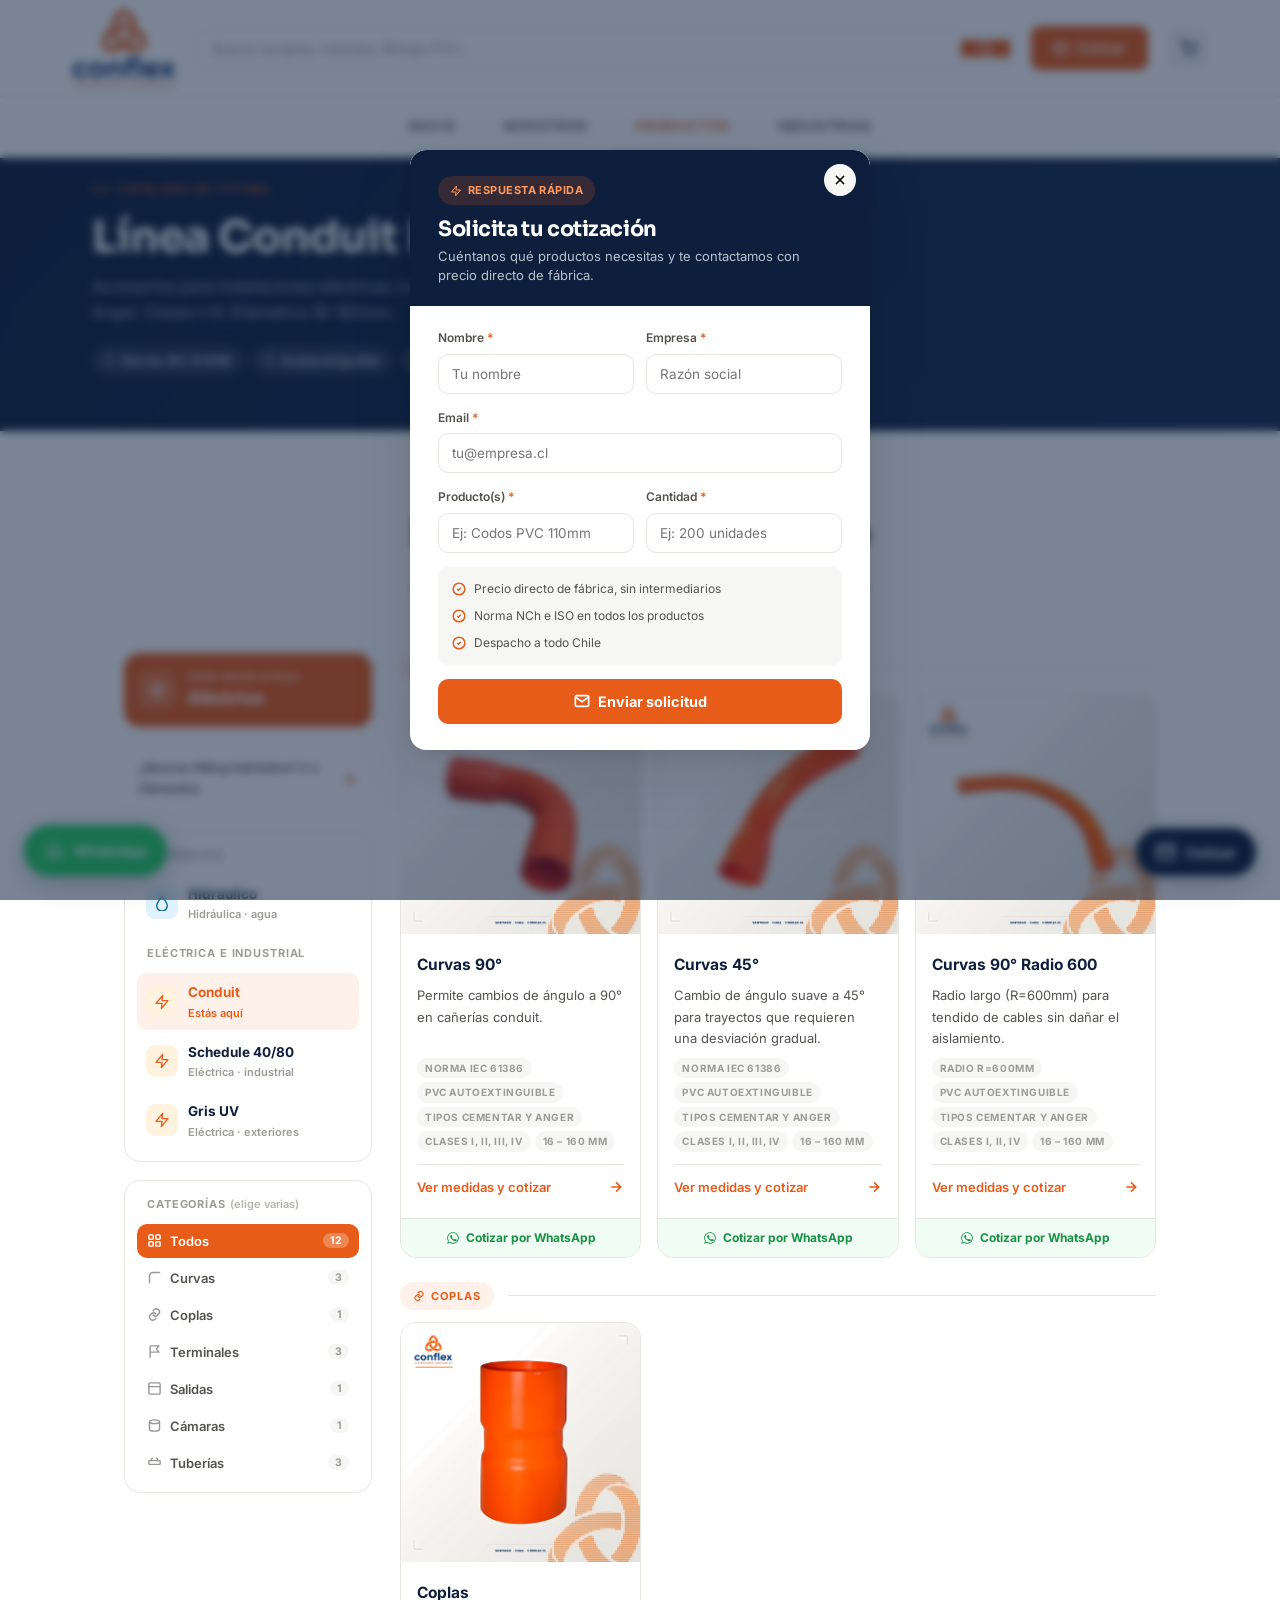
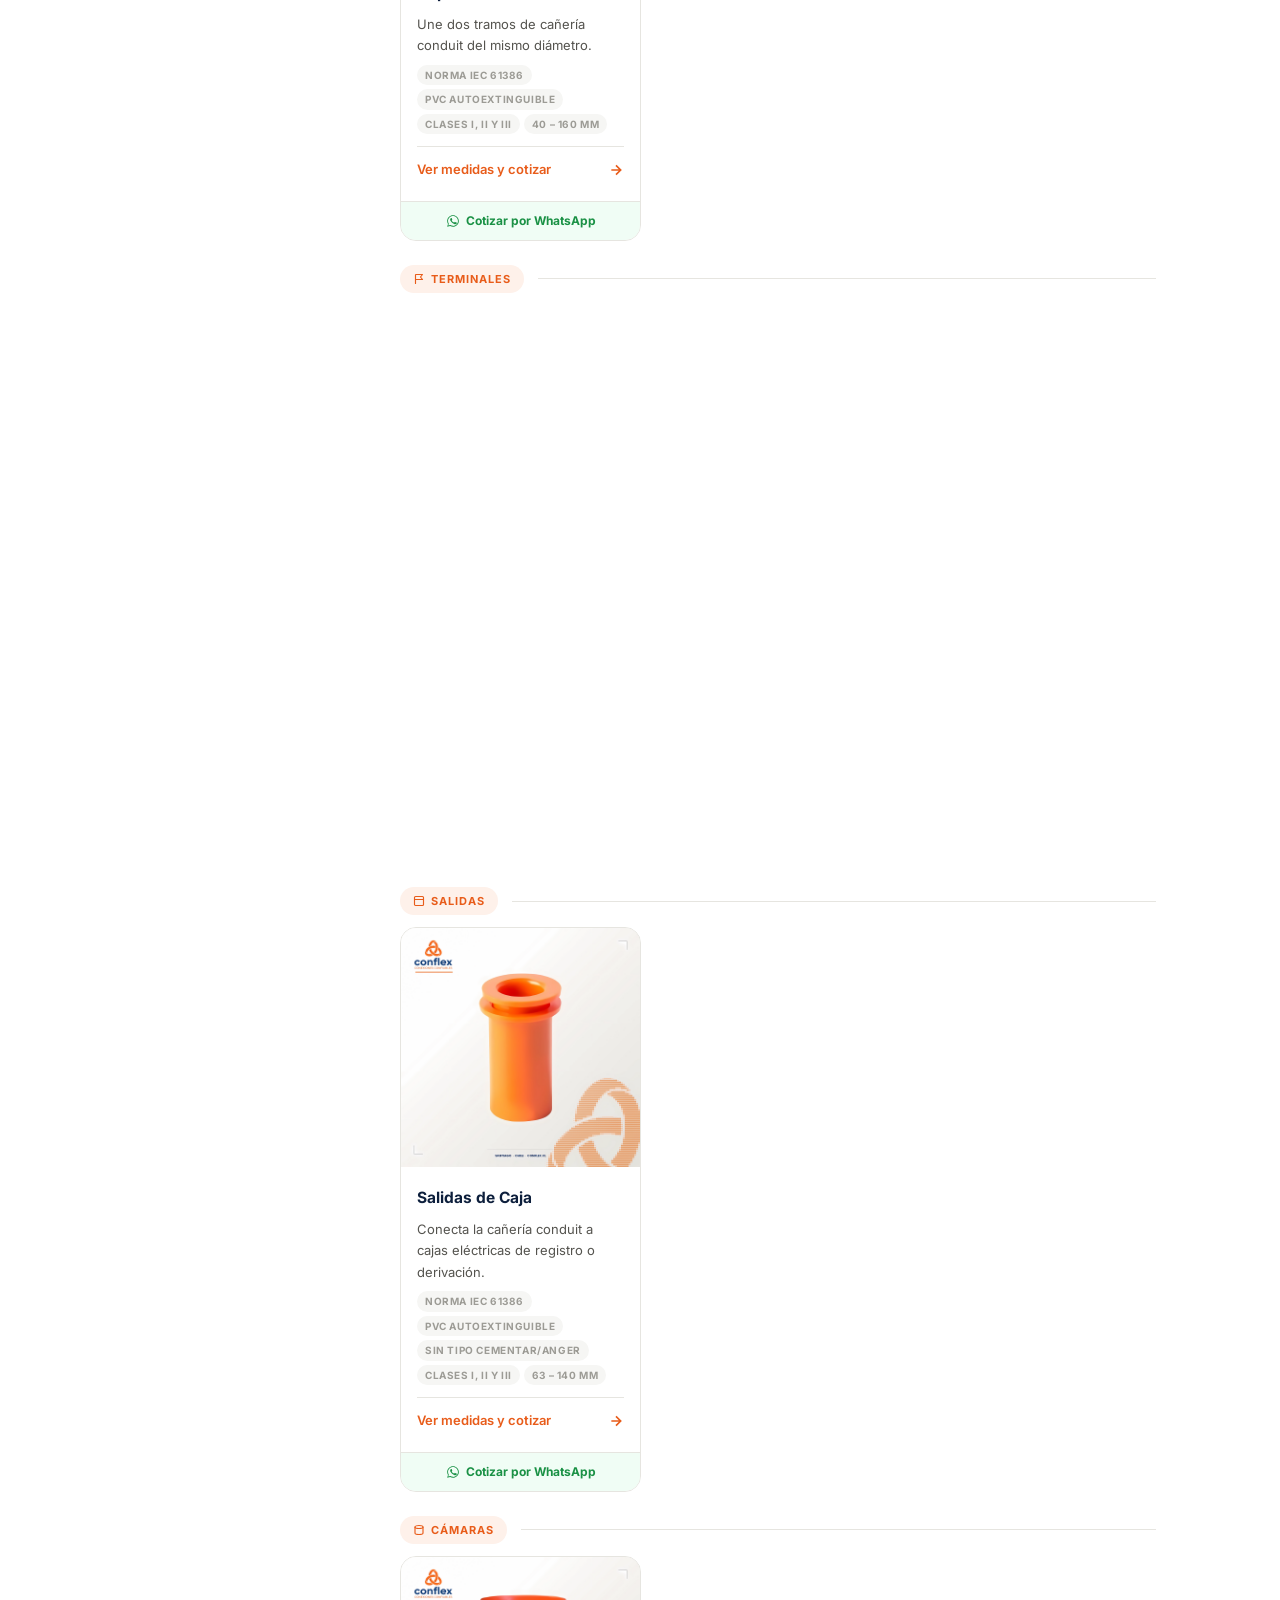
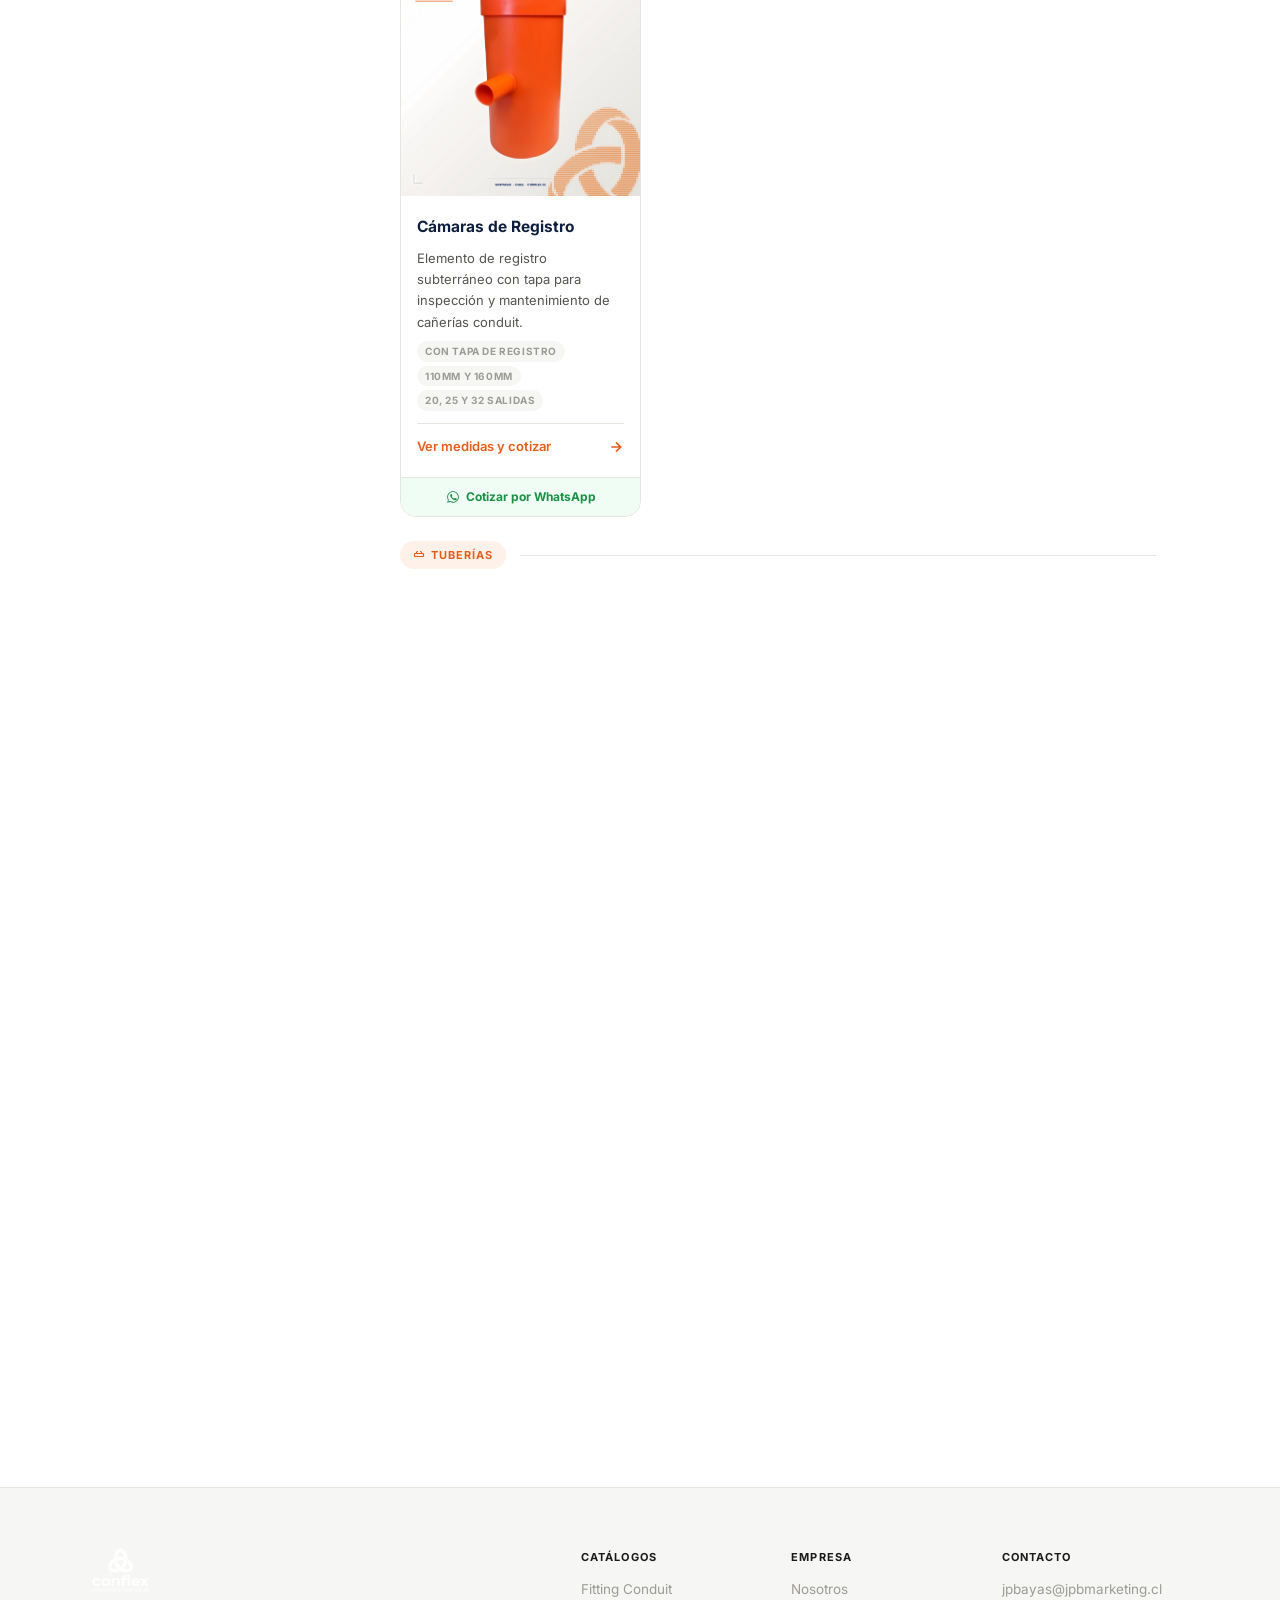
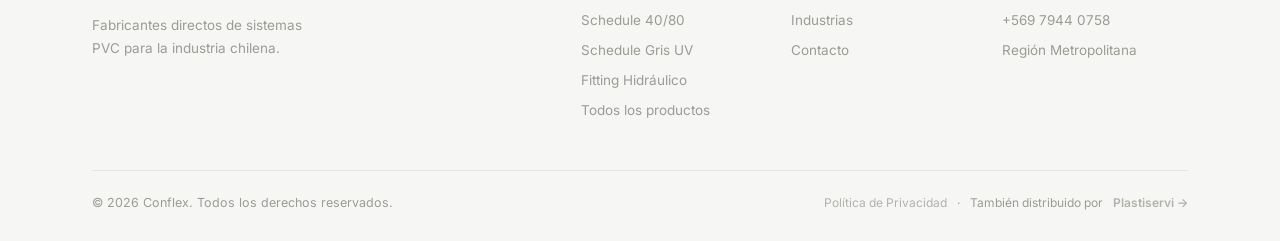
==== conduit.html @ 089de13a "Reordenar Productos: acoples primero, tuberías al final; foto real de tubos; agregar Tubería Sanitar" ====
<!DOCTYPE html>
<html lang="es">
<head>
  <meta charset="UTF-8" />
  <link rel="icon" type="image/png" sizes="32x32" href="img/favicon-32.png?v=2" />
  <link rel="icon" type="image/x-icon" href="favicon.ico?v=2" />
  <link rel="apple-touch-icon" href="img/favicon.png?v=2" />
  <meta name="viewport" content="width=device-width, initial-scale=1.0" />
  <title>Fitting PVC Conduit — Curvas, Coplas, Terminales | Conflex</title>
  <meta name="description" content="Catálogo fitting PVC Línea Conduit: curvas 90°, 45°, radio 600, coplas, salidas de caja y terminales. Clases I–IV, 16–160mm. Cotiza directo con selector de medidas." />
  <link rel="canonical" href="https://conflex.cl/conduit.html" />
  <link rel="preconnect" href="https://fonts.googleapis.com" />
  <link rel="preconnect" href="https://fonts.gstatic.com" crossorigin />
  <link href="https://fonts.googleapis.com/css2?family=Inter:wght@300;400;500;600&family=Sora:wght@400;600;700;800&display=swap" rel="stylesheet" />
  <link rel="stylesheet" href="css/style.css?v=21" />
  <!-- Google tag (Google Ads) — cuenta Conflex 135-925-0092 -->
  <script async src="https://www.googletagmanager.com/gtag/js?id=AW-18395458623"></script>
  <script>
    window.dataLayer = window.dataLayer || [];
    function gtag(){dataLayer.push(arguments);}
    gtag('js', new Date());
    gtag('config', 'AW-18395458623');
  </script>
  <style>
    .pl-grid { display: grid; grid-template-columns: repeat(auto-fill, minmax(240px,1fr)); gap: 20px; margin-top: 40px; }
    .pl-card { background: #fff; border: 1.5px solid var(--border); border-radius: var(--r-lg); overflow: hidden; text-decoration: none; display: flex; flex-direction: column; transition: border-color .2s, box-shadow .2s, transform .2s; }
    .pl-card:hover { border-color: rgba(232,92,26,.35); box-shadow: 0 8px 28px rgba(0,0,0,.09); transform: translateY(-3px); }
    .pl-photo { aspect-ratio: 1; width: 100%; position: relative; background: linear-gradient(135deg,#f4f2ee 0%,#eceae3 100%); overflow: hidden; }
    .pl-photo img { width: 100%; height: 100%; object-fit: contain; display: block; transition: transform .5s; }
    .pl-card:hover .pl-photo img { transform: scale(1.05); }
    .pl-photo-ph { position: absolute; inset: 0; display: none; flex-direction: column; align-items: center; justify-content: center; gap: 8px; }
    .pl-photo-ph svg { width: 40px; height: 40px; opacity: .18; }
    .pl-photo-ph span { font-size: 11px; color: var(--text-3); }

    .pl-body { padding: 18px 16px 20px; flex: 1; display: flex; flex-direction: column; gap: 8px; }
    .pl-name { font-size: 15.5px; font-weight: 700; color: var(--navy); }
    .pl-desc { font-size: 13px; color: var(--text-2); line-height: 1.65; flex: 1; }
    .pl-tags { display: flex; flex-wrap: wrap; gap: 4px; }
    .pl-tag { font-size: 10px; font-weight: 700; letter-spacing: .06em; text-transform: uppercase; background: var(--off); color: var(--text-3); padding: 2px 8px; border-radius: 100px; }
    .pl-cta { display: flex; align-items: center; justify-content: space-between; padding-top: 12px; border-top: 1px solid var(--border); margin-top: 4px; }
    .pl-cta span { font-size: 13px; font-weight: 600; color: var(--orange); }
    .pl-cta svg { width: 16px; height: 16px; color: var(--orange); transition: transform .2s; }
    .pl-card:hover .pl-cta svg { transform: translateX(4px); }
  </style>
</head>
<body>

  <header class="nav" id="nav">
    <div class="nav-top">
      <div class="nav-top-inner">
        <a href="index.html" class="logo"><img src="img/logo-conflex-transparent.png" alt="Conflex" class="logo-img" /></a>
        <form class="nav-search" onsubmit="handleSearch(event)">
          <input type="search" placeholder="Buscar acoples, tuberías, fittings PVC..." class="nav-search-input" />
          <button type="submit" class="nav-search-btn" aria-label="Buscar">
            <svg width="17" height="17" viewBox="0 0 24 24" fill="none" stroke="currentColor" stroke-width="2.3"><circle cx="11" cy="11" r="8"/><line x1="21" y1="21" x2="16.65" y2="16.65"/></svg>
          </button>
        </form>
        <a href="contacto.html" class="nav-cta">
          <svg width="15" height="15" viewBox="0 0 24 24" fill="none" stroke="currentColor" stroke-width="2.5"><path d="M4 4h16c1.1 0 2 .9 2 2v12c0 1.1-.9 2-2 2H4c-1.1 0-2-.9-2-2V6c0-1.1.9-2 2-2z"/><polyline points="22,6 12,13 2,6"/></svg>Cotizar
        </a>
        <a href="cotizacion.html" class="nav-cart-btn" id="nav-cart" aria-label="Ver cotización">
          <svg width="18" height="18" viewBox="0 0 24 24" fill="none" stroke="currentColor" stroke-width="2.2"><circle cx="9" cy="21" r="1"/><circle cx="20" cy="21" r="1"/><path d="M1 1h4l2.68 13.39a2 2 0 0 0 2 1.61h9.72a2 2 0 0 0 2-1.61L23 6H6"/></svg>
          <span class="nav-cart-count" id="cart-count" style="display:none">0</span>
        </a>
        <button class="burger" id="burger" aria-label="Menú"><span></span><span></span><span></span></button>
      </div>
    </div>
    <div class="nav-bottom">
      <div class="nav-bottom-inner">
        <nav class="nav-links">
          <a href="index.html" class="nav-link">Inicio</a>
          <a href="nosotros.html" class="nav-link">Nosotros</a>
          <a href="productos.html" class="nav-link active">Productos</a>
          <a href="industrias.html" class="nav-link">Industrias</a>
        </nav>
      </div>
    </div>
    <div class="nav-drawer" id="drawer">
      <a href="index.html">Inicio</a><a href="nosotros.html">Nosotros</a>
      <a href="productos.html">Productos</a><a href="industrias.html">Industrias</a>
      <a href="contacto.html">Cotizar</a>
    </div>
  </header>

  <main>
    <div class="catalog-hero">
      <div class="container">
        <p class="eyebrow">Catálogo de fitting</p>
        <h1>Línea Conduit PVC</h1>
        <p class="ch-desc">Accesorios para instalaciones eléctricas conduit. Tipos Cementar y Anger. Clases I–IV. Diámetros 16–160mm.</p>
        <div class="ch-tags">
          <span class="ch-tag"><svg viewBox="0 0 24 24" fill="none" stroke="currentColor" stroke-width="2"><path d="M9 12l2 2 4-4"/><circle cx="12" cy="12" r="10"/></svg>Norma IEC 61386</span>
          <span class="ch-tag"><svg viewBox="0 0 24 24" fill="none" stroke="currentColor" stroke-width="2"><path d="M9 12l2 2 4-4"/><circle cx="12" cy="12" r="10"/></svg>Autoextinguible</span>
          <span class="ch-tag"><svg viewBox="0 0 24 24" fill="none" stroke="currentColor" stroke-width="2"><path d="M9 12l2 2 4-4"/><circle cx="12" cy="12" r="10"/></svg>16 – 160 mm</span>
          <span class="ch-tag"><svg viewBox="0 0 24 24" fill="none" stroke="currentColor" stroke-width="2"><path d="M9 12l2 2 4-4"/><circle cx="12" cy="12" r="10"/></svg>Clases I–IV</span>
        </div>
      </div>
    </div>

    <section class="section" style="padding:48px 0 56px">
      <div class="container">
        <div class="sec-head fade-up" style="margin-bottom:0">
          <p class="eyebrow center">12 productos</p>
          <h2 class="center">Selecciona el producto</h2>
          <p style="text-align:center;color:var(--text-2);font-size:14.5px;max-width:480px;margin:10px auto 0">Haz clic en cualquier producto para ver las medidas disponibles y agregar a tu cotización.</p>
        </div>
      </div>

      <div class="container" style="margin-top:28px">
        <div class="pf-wrap">
          <div class="plf-tabbar" id="filters"></div>
          <main class="pf-main"><div id="product-grid"></div></main>
        </div>

        <div class="section-cta fade-up" style="margin-top:32px">
          <p>¿Necesitas asesoría técnica o cotización especial?</p>
          <a href="contacto.html" class="btn-primary">Hablar con un asesor</a>
        </div>
      </div>
    </section>
  </main>

  <footer class="footer">
    <div class="container">
      <div class="footer-top">
        <div>
          <a href="index.html" style="display:inline-flex;margin-bottom:14px;">
            <img src="img/logo-conflex-transparent.png" alt="Conflex" style="height:44px;filter:brightness(0) invert(1);" />
          </a>
          <p>Fabricantes directos de sistemas PVC para la industria chilena.</p>
        </div>
        <div class="footer-cols">
          <div><h4>Catálogos</h4>
            <a href="conduit.html">Fitting Conduit</a>
            <a href="schedule-40-80.html">Schedule 40/80</a>
            <a href="schedule-gris-uv.html">Schedule Gris UV</a>
            <a href="hidraulico.html">Fitting Hidráulico</a>
            <a href="productos.html">Todos los productos</a>
          </div>
          <div><h4>Empresa</h4>
            <a href="nosotros.html">Nosotros</a><a href="industrias.html">Industrias</a><a href="contacto.html">Contacto</a>
          </div>
          <div><h4>Contacto</h4>
            <a href="mailto:jpbayas@jpbmarketing.cl">jpbayas@jpbmarketing.cl</a>
            <a href="tel:+56979440758">+569 7944 0758</a>
            <span>Región Metropolitana</span>
          </div>
        </div>
      </div>
      <div class="footer-bottom">
        <p>&copy; 2026 Conflex. Todos los derechos reservados.</p>
        <div style="display:flex;align-items:center;gap:10px;font-size:12px;color:var(--text-3)">
          <a href="politica-privacidad.html" style="color:var(--text-3);text-decoration:none;opacity:.75">Política de Privacidad</a>
          <span>·</span>
          <span>También distribuido por</span>
          <a href="https://plastiservi.cl" target="_blank" rel="noopener" style="color:var(--text-3);font-weight:600;text-decoration:none;opacity:.75;transition:opacity .18s" onmouseover="this.style.opacity=1" onmouseout="this.style.opacity='.75'">Plastiservi →</a>
        </div>
      </div>
    </div>
  </footer>

  <script src="js/main.js?v=22"></script>
  <script src="js/products.js?v=18"></script>
  <script>
  document.addEventListener('DOMContentLoaded', () => {
    initCatalogFilters({
      lineSlug: 'conduit',
      accent: '#e85c1a', accentTint: '#fef1ea',
      gridEl: document.getElementById('product-grid'),
      filtersEl: document.getElementById('filters'),
      groups: [
        { id: 'curvas',      label: 'Curvas',      match: id => id.includes('curvas') },
        { id: 'coplas',      label: 'Coplas',       match: id => id === 'conduit-coplas' },
        { id: 'terminales',  label: 'Terminales',   match: id => id.includes('terminal-') },
        { id: 'salidas',     label: 'Salidas',      match: id => id.includes('salidas') },
        { id: 'camaras',     label: 'Cámaras',      match: id => id === 'conduit-camaras' },
        { id: 'tuberia',     label: 'Tuberías',    match: id => id.startsWith('conduit-tubo-') }
      ]
    });
  });
  </script>
</body>
</html>
---- css/style.css ----
/* ===========================
   CONFLEX — Corporate Clean
   =========================== */

*, *::before, *::after { box-sizing: border-box; margin: 0; padding: 0; }

:root {
  --white:    #ffffff;
  --off:      #f6f6f4;
  --border:   #e6e5e0;
  --text:     #1a1a18;
  --text-2:   #54534e;
  --text-3:   #9c9b95;
  --orange:   #e85c1a;
  --orange-2: #c44a10;
  --navy:     #0d1f3c;
  --r:        10px;
  --r-lg:     16px;
  --sh:       0 1px 3px rgba(0,0,0,.05), 0 8px 24px rgba(0,0,0,.06);
  --sh-lg:    0 4px 12px rgba(0,0,0,.07), 0 24px 64px rgba(0,0,0,.10);
  --ease:     cubic-bezier(.4,0,.2,1);
}

html { scroll-behavior: smooth; }
body {
  font-family: 'Inter', sans-serif;
  background: var(--white);
  color: var(--text);
  overflow-x: hidden;
  line-height: 1.65;
  -webkit-font-smoothing: antialiased;
}
h1, h2, h3 { font-family: 'Sora', sans-serif; line-height: 1.15; letter-spacing: -0.02em; }
a { text-decoration: none; color: inherit; }
ul { list-style: none; }

.container { max-width: 1160px; margin: 0 auto; padding: 0 32px; }
.section    { padding: 96px 0; }
.bg-off     { background: var(--off); }

/* ===========================
   REVEAL
   =========================== */
.fade-up {
  opacity: 0; transform: translateY(28px);
  transition: opacity .65s var(--ease), transform .65s var(--ease);
  transition-delay: var(--d, 0s);
}
.fade-left {
  opacity: 0; transform: translateX(-32px);
  transition: opacity .75s var(--ease), transform .75s var(--ease);
}
.fade-right {
  opacity: 0; transform: translateX(32px);
  transition: opacity .75s var(--ease), transform .75s var(--ease);
}
.fade-3d {
  opacity: 0;
  transform: perspective(700px) rotateX(14deg) translateY(24px);
  transition: opacity .6s var(--ease), transform .7s cubic-bezier(.16,1,.3,1);
  transition-delay: var(--d, 0s);
}
.in { opacity: 1 !important; transform: none !important; }

/* ===========================
   TYPOGRAPHY
   =========================== */
.eyebrow {
  font-size: 11px; font-weight: 600; letter-spacing: .14em;
  text-transform: uppercase; color: var(--orange); margin-bottom: 14px;
  display: flex; align-items: center; gap: 8px;
}
.eyebrow::before { content: ''; display: block; width: 18px; height: 1.5px; background: var(--orange); flex-shrink: 0; }
.eyebrow.center { justify-content: center; }
.eyebrow.center::before { display: none; }
.eyebrow.center::after  { content: ''; display: block; width: 18px; height: 1.5px; background: var(--orange); flex-shrink: 0; }

h2       { font-size: clamp(26px, 3.2vw, 40px); color: var(--text); margin-bottom: 20px; }
h2.center { text-align: center; }
.body    { font-size: 15.5px; color: var(--text-2); line-height: 1.75; margin-bottom: 14px; max-width: 500px; }
.sec-head { text-align: center; margin-bottom: 52px; }

/* ===========================
   BUTTONS
   =========================== */
.btn-primary, .btn-secondary {
  display: inline-flex; align-items: center; gap: 8px;
  padding: 12px 26px; border-radius: var(--r);
  font-size: 14px; font-weight: 600; cursor: pointer; border: none;
  font-family: 'Inter', sans-serif; transition: all .22s var(--ease);
  white-space: nowrap;
}
.btn-primary  { background: var(--orange); color: #fff; }
.btn-primary:hover  { background: var(--orange-2); transform: translateY(-1px); box-shadow: 0 6px 20px rgba(232,92,26,.3); }
.btn-secondary { background: transparent; color: var(--text); border: 1.5px solid var(--border); }
.btn-secondary:hover { border-color: var(--text); }
.full { width: 100%; justify-content: center; }

/* ===========================
   NAV — two-row, always white
   =========================== */
.nav {
  position: fixed; top: 0; left: 0; right: 0; z-index: 100;
  background: #fff;
  box-shadow: 0 1px 0 var(--border);
}
.nav.scrolled { box-shadow: 0 2px 12px rgba(0,0,0,.08); }

/* Row 1 */
.nav-top { border-bottom: 1px solid var(--border); }
.nav-top-inner {
  max-width: 1200px; margin: 0 auto; padding: 0 32px;
  display: flex; align-items: center; gap: 20px; height: 96px;
  width: 100%;
}
.logo { display: flex; align-items: center; flex-shrink: 0; }
.logo-img { height: 80px; width: auto; object-fit: contain; }

.nav-search {
  flex: 1;
  display: flex; align-items: center;
  border: 1.5px solid var(--border); border-radius: 9px; overflow: hidden;
  transition: border-color .2s;
}
.nav-search:focus-within { border-color: var(--orange); }
.nav-search-input {
  flex: 1; padding: 10px 16px; border: none; outline: none;
  font-size: 14px; color: var(--text); font-family: 'Inter', sans-serif;
  background: transparent;
}
.nav-search-input::placeholder { color: var(--text-3); }
.nav-search-btn {
  padding: 0 16px; height: 100%; border: none; cursor: pointer;
  background: var(--orange); color: #fff; display: flex; align-items: center;
  transition: background .2s;
}
.nav-search-btn:hover { background: var(--orange-2); }

.nav-cta {
  display: flex; align-items: center; gap: 8px;
  padding: 10px 22px; background: var(--orange); color: #fff !important;
  border-radius: 9px; font-size: 14px; font-weight: 600;
  white-space: nowrap; transition: background .2s, transform .15s;
  flex-shrink: 0;
}
.nav-cta:hover { background: var(--orange-2); transform: translateY(-1px); }

.nav-cart-btn {
  position: relative; display: flex; align-items: center; justify-content: center;
  width: 40px; height: 40px; border-radius: 10px; color: var(--navy);
  background: var(--off); border: 1.5px solid var(--border);
  text-decoration: none; flex-shrink: 0;
  transition: background .18s, border-color .18s;
}
.nav-cart-btn:hover { background: #ece9e2; border-color: var(--orange); }
.nav-cart-count {
  position: absolute; top: -6px; right: -6px;
  background: var(--orange); color: #fff;
  font-size: 10px; font-weight: 700; line-height: 1;
  padding: 2px 5px; border-radius: 100px; min-width: 18px; text-align: center;
  border: 1.5px solid #fff;
}

.burger {
  display: none; flex-direction: column; gap: 5px;
  background: none; border: none; cursor: pointer; padding: 6px; margin-left: auto; flex-shrink: 0;
}
.burger span { display: block; width: 21px; height: 1.8px; background: var(--text); border-radius: 2px; }

/* Row 2 */
.nav-bottom { background: #fff; }
.nav-bottom-inner {
  max-width: 1200px; margin: 0 auto; padding: 0 32px;
  display: flex; align-items: center; justify-content: center;
}
.nav-links { display: flex; align-items: center; }
.nav-link {
  font-size: 13.5px; font-weight: 600; color: var(--text-2);
  padding: 18px 24px; display: block;
  border-bottom: 2.5px solid transparent;
  text-transform: uppercase; letter-spacing: .07em;
  transition: color .15s, border-color .15s;
}
.nav-link:hover { color: var(--text); }
.nav-link.active { color: var(--orange); border-bottom-color: var(--orange); }

.partner-logo-img {
  max-width: 140px; height: auto; object-fit: contain;
  filter: brightness(0) invert(1); opacity: .85;
}

/* Mobile drawer */
.nav-drawer {
  display: none; flex-direction: column; gap: 2px;
  background: #fff; border-bottom: 1px solid var(--border); padding: 12px 32px 18px;
}
.nav-drawer a { padding: 10px 12px; font-size: 15px; color: var(--text-2); border-radius: 8px; transition: .2s; }
.nav-drawer a:hover { color: var(--text); background: var(--off); }
.nav-drawer.open { display: flex; }

/* ===========================
   HERO — navy + animación SVG
   =========================== */
.hero {
  background: var(--navy);
  display: flex;
  align-items: center;
  padding: 180px 0 80px;
}
.hero-inner {
  max-width: 1160px; margin: 0 auto; padding: 0 32px;
  width: 100%;
  display: grid; grid-template-columns: 1fr 1fr;
  align-items: center; gap: 60px;
}

.hero-label {
  font-size: 11px; font-weight: 600; letter-spacing: .12em; text-transform: uppercase;
  color: rgba(255,255,255,.4); margin-bottom: 24px;
  display: flex; align-items: center; gap: 8px;
}
.hero-label::before { content: ''; display: block; width: 16px; height: 1px; background: rgba(255,255,255,.25); }

.hero h1 { font-size: clamp(34px, 5vw, 62px); color: #fff; margin-bottom: 22px; font-weight: 700; }
.hero h1 span {
  background: linear-gradient(135deg, #ffb08a, #e85c1a);
  -webkit-background-clip: text; -webkit-text-fill-color: transparent; background-clip: text;
}
.hero-desc { font-size: 16px; color: rgba(255,255,255,.5); line-height: 1.8; margin-bottom: 36px; max-width: 440px; }
.hero-btns { display: flex; gap: 12px; flex-wrap: wrap; }
.hero-btns .btn-secondary { color: rgba(255,255,255,.65); border-color: rgba(255,255,255,.2); }
.hero-btns .btn-secondary:hover { color: #fff; border-color: rgba(255,255,255,.5); background: rgba(255,255,255,.05); }

/* ===========================
   HERO VISUAL — SVG animation
   =========================== */
.hero-visual {
  position: relative;
  height: 100%;
  min-height: 420px;
  align-self: stretch;
}
.hero-img-wrap {
  position: relative;
  height: 100%;
  min-height: 420px;
  border-radius: 20px;
  overflow: hidden;
  background: rgba(255,255,255,.03);
  border: 1px solid rgba(255,255,255,.06);
}
.pv-svg {
  position: absolute; inset: 0;
  width: 100%; height: 100%;
  pointer-events: none;
}
.pv-caption {
  position: absolute; bottom: 12px; left: 0; right: 0;
  text-align: center; font-size: 10px; font-family: 'Inter', sans-serif;
  color: rgba(255,255,255,.2); letter-spacing: .03em; pointer-events: none;
  padding: 0 16px;
}

/* ===========================
   HERO SLIDER
   =========================== */
.hero-slider { position: relative; width: 100%; height: 100%; }
.hero-slide {
  position: absolute; inset: 0;
  opacity: 0;
  transition: opacity .9s ease;
}
.hero-slide.hs-active { opacity: 1; z-index: 1; }
.hero-slide img { width: 100%; height: 100%; object-fit: cover; display: block; }
.hs-overlay {
  position: absolute; inset: 0;
  background: linear-gradient(160deg, rgba(8,18,44,.75) 0%, rgba(8,18,44,.45) 60%, rgba(8,18,44,.18) 100%);
}
.hs-caption {
  position: absolute; bottom: 30px; left: 24px; right: 60px; z-index: 2;
}
.hs-eyebrow {
  display: block; font-size: 10px; font-weight: 700; letter-spacing: .12em;
  text-transform: uppercase; color: var(--orange); margin-bottom: 6px;
}
.hs-title {
  font-size: 17px; font-weight: 700; color: #fff;
  font-family: 'Sora', sans-serif; line-height: 1.4; margin: 0;
}
/* Progress bar al fondo de la slide activa */
.hero-slide::after {
  content: ''; position: absolute; bottom: 0; left: 0;
  width: 0; height: 3px; background: var(--orange); z-index: 3;
}
.hero-slide.hs-active::after { animation: hs-progress 3s linear forwards; }
@keyframes hs-progress { from { width: 0; } to { width: 100%; } }

/* Dots de navegación */
.hero-dots {
  position: absolute; bottom: 16px; left: 50%; transform: translateX(-50%);
  display: flex; gap: 7px; z-index: 10;
}
.hd {
  width: 8px; height: 8px; border-radius: 50%;
  background: rgba(255,255,255,.28); border: none; cursor: pointer; padding: 0;
  transition: background .3s, transform .3s;
}
.hd.hs-active { background: var(--orange); transform: scale(1.3); }

/* Cards flotantes */
.hcard {
  position: absolute;
  display: flex; align-items: center; gap: 12px;
  background: rgba(255,255,255,.1);
  backdrop-filter: blur(16px); -webkit-backdrop-filter: blur(16px);
  border: 1px solid rgba(255,255,255,.18);
  border-radius: 12px; padding: 12px 16px;
  animation: hcard-enter .7s var(--ease) both; z-index: 3;
}
.hcard-1 { top: 24px; right: 24px; animation-delay: 1.9s; }
.hcard-2 { bottom: 24px; left: 24px; animation-delay: 2.1s; }
@keyframes hcard-enter {
  from { opacity: 0; transform: translateY(12px); }
  to   { opacity: 1; transform: translateY(0); }
}
.hcard:hover { background: rgba(255,255,255,.15); transform: translateY(-2px); transition: all .2s; }
.hcard-icon {
  width: 36px; height: 36px; flex-shrink: 0;
  background: rgba(255,255,255,.15); border-radius: 8px;
  display: flex; align-items: center; justify-content: center; color: #fff;
}
.hcard-icon svg { width: 18px; height: 18px; }
.hcard-icon-orange { background: var(--orange); }
.hcard strong { font-size: 13px; font-weight: 700; color: #fff; display: block; }
.hcard span   { font-size: 11px; color: rgba(255,255,255,.55); display: block; margin-top: 1px; }

/* ===========================
   STATS BAR
   =========================== */
.stats-bar {
  padding: 48px 0;
  border-bottom: 1px solid var(--border);
  background: var(--white);
}
.stats-row {
  display: grid;
  grid-template-columns: 1fr auto 1fr auto 1fr auto 1fr;
  align-items: center;
}
.stat { text-align: center; padding: 8px 16px; }
.stat strong { font-family: 'Sora', sans-serif; font-size: 36px; font-weight: 700; color: var(--text); }
.count-sfx   { font-family: 'Sora', sans-serif; font-size: 20px; font-weight: 600; color: var(--orange); }
.stat p      { font-size: 13px; color: var(--text-3); margin-top: 4px; }
.stat-div    { width: 1px; height: 40px; background: var(--border); }

/* ===========================
   NOSOTROS
   =========================== */
.two-col { display: grid; grid-template-columns: 1fr 1fr; gap: 72px; align-items: start; }
.check-list { display: flex; flex-direction: column; gap: 11px; margin-top: 24px; }
.check-list li { font-size: 14.5px; color: var(--text-2); display: flex; align-items: center; gap: 10px; }
.check {
  display: inline-flex; align-items: center; justify-content: center;
  width: 20px; height: 20px; background: #fdf0e8;
  border-radius: 50%; color: var(--orange); font-size: 11px; font-weight: 700; flex-shrink: 0;
}

.nos-cards { display: flex; flex-direction: column; gap: 14px; padding-top: 8px; }
.nos-card {
  background: var(--white); border: 1px solid var(--border);
  border-radius: var(--r-lg); padding: 24px 22px;
  transition: box-shadow .25s var(--ease), transform .25s var(--ease);
}
.nos-card:hover { box-shadow: var(--sh-lg); transform: translateY(-3px); border-color: transparent; }
.nos-card-alt { background: var(--off); }
.nos-num { font-size: 11px; font-weight: 700; letter-spacing: .1em; color: var(--text-3); margin-bottom: 10px; }
.nos-card h3 { font-size: 15px; font-weight: 700; margin-bottom: 6px; font-family: 'Inter', sans-serif; }
.nos-card p  { font-size: 13.5px; color: var(--text-3); line-height: 1.6; }

/* fotos en nosotros */
.nos-photos { display: flex; flex-direction: column; gap: 12px; }
.nos-photo-wrap { border-radius: var(--r-lg); overflow: hidden; flex: 1; }
.nos-photo-wrap img { width: 100%; height: 100%; object-fit: cover; display: block; }
.nos-photo-wrap:first-child { flex: 1.4; min-height: 260px; }
.nos-photo-sm { min-height: 160px; }

/* ===========================
   PRODUCTOS
   =========================== */
.prod-grid { display: grid; grid-template-columns: repeat(2, 1fr); gap: 18px; }
.prod {
  background: var(--white); border: 1px solid var(--border);
  border-radius: var(--r-lg); padding: 26px 22px;
  display: flex; flex-direction: column; gap: 12px;
  transition: box-shadow .25s var(--ease), transform .3s cubic-bezier(.16,1,.3,1), border-color .25s;
  position: relative; overflow: hidden;
  text-decoration: none; color: inherit;
  min-width: 0;
}
.prod h3, .prod p { overflow-wrap: break-word; }
.prod:hover { box-shadow: var(--sh-lg); transform: translateY(-5px); border-color: transparent; }
.prod-hl { background: var(--text); border-color: var(--text); }
.prod-hl:hover { background: #2d2d29; }

.prod-tag {
  position: absolute; top: 14px; right: 14px;
  font-size: 10px; font-weight: 700; letter-spacing: .07em; text-transform: uppercase;
  color: #fff; background: var(--orange); padding: 3px 10px; border-radius: 100px;
}
.prod-ico {
  width: 44px; height: 44px; background: var(--off); border-radius: var(--r);
  display: flex; align-items: center; justify-content: center; color: var(--orange);
}
.prod-hl .prod-ico { background: rgba(255,255,255,.08); color: #ffb08a; }
.prod-ico svg { width: 22px; height: 22px; }
.prod h3 { font-size: 16px; font-weight: 700; font-family: 'Sora', sans-serif; }
.prod-hl h3 { color: #fff; }
.prod p { font-size: 13.5px; color: var(--text-2); line-height: 1.65; }
.prod-hl p { color: rgba(255,255,255,.45); }
.prod ul { display: flex; flex-direction: column; gap: 5px; border-top: 1px solid var(--border); padding-top: 12px; margin-top: 2px; }
.prod-hl ul { border-color: rgba(255,255,255,.1); }
.prod li { font-size: 12.5px; color: var(--text-3); padding-left: 12px; position: relative; }
.prod li::before { content: ''; position: absolute; left: 0; top: 6px; width: 4px; height: 4px; border-radius: 50%; background: var(--orange); }
.prod-hl li { color: rgba(255,255,255,.35); }
.prod-hl li::before { background: #ffb08a; }
.prod > span { font-size: 13px; font-weight: 600; color: var(--orange); margin-top: auto; transition: letter-spacing .2s; }
.prod-hl > span { color: #ffb08a; }
.prod:hover > span { letter-spacing: .03em; }

/* ===========================
   INDUSTRIAS
   =========================== */
.ind-grid { display: grid; grid-template-columns: repeat(3, 1fr); gap: 18px; }
.ind {
  border: 1px solid var(--border); border-radius: var(--r-lg); padding: 28px 22px;
  transition: box-shadow .25s var(--ease), transform .3s cubic-bezier(.16,1,.3,1), border-color .25s;
  position: relative; overflow: hidden;
}
.ind::after {
  content: ''; position: absolute; left: 0; bottom: 0; right: 0; height: 2px;
  background: var(--orange); transform: scaleX(0); transform-origin: left;
  transition: transform .35s var(--ease);
}
.ind:hover { box-shadow: var(--sh); transform: translateY(-3px); border-color: transparent; }
.ind:hover::after { transform: scaleX(1); }
.ind-n  { font-size: 11px; font-weight: 600; letter-spacing: .1em; color: var(--text-3); margin-bottom: 12px; display: block; }
.ind h3 { font-size: 16px; font-weight: 700; margin-bottom: 8px; font-family: 'Sora', sans-serif; }
.ind p  { font-size: 13.5px; color: var(--text-2); line-height: 1.65; }

/* ===========================
   PARTNER
   =========================== */
.partner-section { background: var(--white); }
.partner-wrap {
  display: grid; grid-template-columns: 1fr 1fr; gap: 72px; align-items: center;
  background: var(--navy); border-radius: 24px; padding: 64px 60px;
}
.partner-left .eyebrow { color: rgba(255,255,255,.4); }
.partner-left .eyebrow::before { background: rgba(255,255,255,.25); }
.partner-left h2 { color: #fff; }
.partner-left h2 strong { color: #ffb08a; font-weight: 700; }
.partner-left .body { color: rgba(255,255,255,.5); max-width: 100%; }
.partner-items { display: flex; flex-direction: column; gap: 10px; margin: 22px 0 32px; }
.pi { display: flex; align-items: center; gap: 10px; font-size: 14.5px; color: rgba(255,255,255,.7); }
.pi-dot { width: 5px; height: 5px; border-radius: 50%; background: var(--orange); flex-shrink: 0; }
.partner-left .btn-primary { background: #fff; color: var(--text); }
.partner-left .btn-primary:hover { background: var(--off); box-shadow: 0 6px 20px rgba(0,0,0,.18); }

.partner-right { display: flex; justify-content: center; }
.partner-badge {
  position: relative; width: 200px; height: 200px;
  display: flex; align-items: center; justify-content: center;
}
.pb-ring {
  position: absolute; inset: 0; border-radius: 50%;
  border: 1px solid rgba(255,255,255,.1);
  animation: pb-spin 20s linear infinite;
}
.pb-ring::before {
  content: '';
  position: absolute; width: 10px; height: 10px; border-radius: 50%;
  background: var(--orange); top: -5px; left: 50%; margin-left: -5px;
  box-shadow: 0 0 10px rgba(232,92,26,.8);
}
@keyframes pb-spin { from { transform: rotate(0deg); } to { transform: rotate(360deg); } }
.pb-inner { text-align: center; z-index: 1; }
.pb-small { font-size: 11px; letter-spacing: .1em; text-transform: uppercase; color: rgba(255,255,255,.35); margin-bottom: 6px; }
.pb-brand { font-family: 'Sora', sans-serif; font-size: 24px; font-weight: 700; color: #fff; }
.pb-sub   { font-size: 13px; color: rgba(255,255,255,.3); margin-top: 4px; }

/* ===========================
   CONTACTO
   =========================== */
.contacto-wrap { display: grid; grid-template-columns: 1fr 1.4fr; gap: 72px; align-items: start; }
.c-info .body { margin-bottom: 28px; }
.c-links { display: flex; flex-direction: column; gap: 12px; }
.c-link {
  display: flex; align-items: center; gap: 12px;
  font-size: 14.5px; color: var(--text-2);
  padding: 12px 14px; border: 1px solid var(--border); border-radius: var(--r); transition: .2s;
}
.c-link svg { width: 18px; height: 18px; color: var(--orange); flex-shrink: 0; }
.c-link:hover { border-color: var(--text); color: var(--text); background: var(--off); }

.c-form {
  background: var(--white); border: 1px solid var(--border);
  border-radius: var(--r-lg); padding: 32px;
  box-shadow: var(--sh);
  display: flex; flex-direction: column; gap: 16px;
}
.cf-row { display: grid; grid-template-columns: 1fr 1fr; gap: 14px; }
.cf-f { display: flex; flex-direction: column; gap: 6px; }
.cf-f label { font-size: 13px; font-weight: 600; color: var(--text-2); }
.cf-f input, .cf-f textarea {
  background: var(--off); border: 1.5px solid var(--border);
  border-radius: var(--r); padding: 10px 14px;
  font-size: 14px; color: var(--text); font-family: 'Inter', sans-serif;
  transition: .2s; resize: vertical; outline: none;
}
.cf-f input::placeholder, .cf-f textarea::placeholder { color: var(--text-3); }
.cf-f input:focus, .cf-f textarea:focus {
  border-color: var(--orange);
  background: #fff;
  box-shadow: 0 0 0 3px rgba(232,92,26,.07);
}
.form-ok {
  text-align: center; padding: 13px;
  background: #edf7f2; border: 1px solid #bce0cf;
  border-radius: var(--r); font-size: 14px; color: #1a6640; font-weight: 500;
}

/* ===========================
   EQUIPO / FOTOS
   =========================== */
.team-photos {
  display: grid; grid-template-columns: 1fr 1fr; gap: 20px; margin-top: 12px;
}
.team-photo-wrap {
  border-radius: var(--r-lg); overflow: hidden; position: relative; background: var(--border);
}
.team-photo-wrap img {
  width: 100%; height: 340px; object-fit: cover; display: block;
  transition: transform .5s var(--ease);
}
.team-photo-wrap:hover img { transform: scale(1.03); }
.photo-caption {
  position: absolute; bottom: 0; left: 0; right: 0; padding: 14px 18px;
  background: linear-gradient(to top, rgba(0,0,0,.55), transparent);
  color: rgba(255,255,255,.85); font-size: 13px; font-weight: 500;
}

/* ===========================
   VIDEO
   =========================== */
.video-section { background: var(--navy); }
.video-section .eyebrow { color: rgba(255,255,255,.4); }
.video-section .eyebrow::before { background: rgba(255,255,255,.3); }
.video-section h2 { color: #fff; }
.video-section .body { color: rgba(255,255,255,.5); }

.video-wrap {
  display: grid; grid-template-columns: 1fr 1.6fr; gap: 64px; align-items: center;
}
/* video player */
.video-player {
  position: relative; border-radius: var(--r-lg); overflow: hidden;
  box-shadow: 0 24px 80px rgba(0,0,0,.45); aspect-ratio: 16/9;
}
.vp-thumb {
  position: absolute; inset: 0; cursor: pointer;
}
.vp-thumb img {
  width: 100%; height: 100%; object-fit: cover; display: block;
  transition: transform .4s var(--ease), filter .4s; filter: brightness(.82);
}
.vp-thumb:hover img { transform: scale(1.03); filter: brightness(.65); }
.vp-play {
  position: absolute; top: 50%; left: 50%;
  transform: translate(-50%, -50%);
  transition: transform .25s var(--ease);
  pointer-events: none;
}
.vp-play svg { width: 80px; height: 80px; }
.vp-thumb:hover .vp-play { transform: translate(-50%, -50%) scale(1.08); }
.vp-label {
  position: absolute; bottom: 16px; right: 16px;
  background: rgba(0,0,0,.55); color: #fff;
  font-size: 12px; font-weight: 600; padding: 5px 14px; border-radius: 100px;
  backdrop-filter: blur(4px); pointer-events: none;
}
.vp-iframe {
  position: absolute; inset: 0;
}
.vp-iframe iframe {
  width: 100%; height: 100%; border: none; display: block;
}

/* ===========================
   CLIENTES
   =========================== */
.clientes-section {
  position: relative;
  background:
    radial-gradient(circle at 16px 16px, rgba(232,92,26,.07) 1.5px, transparent 1.5px),
    linear-gradient(180deg, var(--off) 0%, #fff 100%);
  background-size: 32px 32px, 100% 100%;
}
.marquee-wrap { display: flex; flex-direction: column; gap: 14px; margin-top: 28px; }
.marquee-row { overflow: hidden; position: relative; }
.marquee-track {
  display: flex; align-items: center; gap: 16px; width: max-content;
  animation: marquee-left var(--dur, 14s) linear infinite;
  animation-play-state: paused;
  -webkit-backface-visibility: hidden; backface-visibility: hidden;
  -webkit-transform: translate3d(0,0,0); transform: translate3d(0,0,0);
}
.marquee-wrap.in .marquee-track { animation-play-state: running; }
@keyframes marquee-left {
  from { -webkit-transform: translate3d(0,0,0);    transform: translate3d(0,0,0); }
  to   { -webkit-transform: translate3d(-50%,0,0); transform: translate3d(-50%,0,0); }
}
.logo-item {
  display: flex; align-items: center; justify-content: center;
  padding: 18px 30px;
  flex: 0 0 168px;
  background: #fff;
  border: 1px solid var(--border);
  border-radius: 14px;
}
.logo-item img {
  max-height: 56px; max-width: 130px; width: auto; height: auto;
  object-fit: contain;
}

/* ===========================
   CERTIFICACIONES
   =========================== */
.certs-wrap {
  display: grid; grid-template-columns: 1fr 1fr; gap: 80px; align-items: center;
}
.certs-logos { display: flex; gap: 24px; }
.cert-item {
  flex: 1; background: var(--off); border: 1px solid var(--border);
  border-radius: var(--r-lg); padding: 32px 24px; text-align: center;
  display: flex; flex-direction: column; gap: 14px; align-items: center;
  transition: box-shadow .25s var(--ease), transform .25s var(--ease), border-color .25s;
}
.cert-item:hover { box-shadow: var(--sh-lg); transform: translateY(-4px); border-color: transparent; }
.cert-ico { width: 140px; height: 64px; display: flex; align-items: center; justify-content: center; }
.cert-ico img { max-width: 140px; max-height: 64px; width: auto; height: auto; object-fit: contain; }
.cert-item strong { font-size: 18px; font-family: 'Sora', sans-serif; font-weight: 700; color: #1e40af; }
.cert-item p { font-size: 13px; color: var(--text-3); font-weight: 500; }

/* ===========================
   FOOTER
   =========================== */
.footer { background: var(--off); border-top: 1px solid var(--border); padding: 60px 0 28px; }
.footer-top { display: grid; grid-template-columns: 1.4fr 2fr; gap: 64px; margin-bottom: 48px; }
.footer-top > div:first-child .logo { margin-bottom: 14px; pointer-events: none; }
.footer-top > div:first-child p { font-size: 13.5px; color: var(--text-3); line-height: 1.7; max-width: 240px; margin-top: 8px; }
.footer-cols { display: grid; grid-template-columns: repeat(3, 1fr); gap: 24px; }
.footer-cols > div { display: flex; flex-direction: column; gap: 8px; }
.footer-cols h4 { font-size: 11px; font-weight: 700; letter-spacing: .1em; text-transform: uppercase; color: var(--text); margin-bottom: 4px; }
.footer-cols a, .footer-cols span { font-size: 13.5px; color: var(--text-3); transition: .15s; }
.footer-cols a:hover { color: var(--text); }
.footer-bottom {
  border-top: 1px solid var(--border); padding-top: 22px;
  display: flex; align-items: center; justify-content: space-between; flex-wrap: wrap; gap: 6px;
}
.footer-bottom p { font-size: 12.5px; color: var(--text-3); }
.footer-bottom strong { color: var(--orange); font-weight: 600; }

/* ===========================
   RESPONSIVE
   =========================== */
@media (max-width: 1024px) {
  .hero-inner { grid-template-columns: 1fr; }
  .hero-visual { min-height: 280px; margin-top: 32px; }
  .hero-img-wrap { min-height: 280px; }
  .video-wrap { grid-template-columns: 1fr; gap: 36px; }
  .certs-wrap { grid-template-columns: 1fr; gap: 40px; }
  .prod-grid { grid-template-columns: repeat(2, 1fr); }
  .ind-grid { grid-template-columns: repeat(2, 1fr); }
  .partner-wrap { grid-template-columns: 1fr; padding: 44px 36px; gap: 40px; }
  .partner-right { display: none; }
  .footer-top { grid-template-columns: 1fr; gap: 36px; }
}

@media (max-width: 768px) {
  .hero { padding: 124px 0 36px; }
  .hero-label { margin-bottom: 16px; }
  .hero h1 { margin-bottom: 14px; }
  .hero-desc { margin-bottom: 22px; }
  .hero-visual { min-height: 200px; margin-top: 20px; }
  .hero-img-wrap { min-height: 200px; }
  .two-col { grid-template-columns: 1fr; gap: 48px; }
  .nos-cards { display: none; }
  .contacto-wrap { grid-template-columns: 1fr; gap: 40px; }
  .stats-row { grid-template-columns: 1fr 1fr; gap: 0; }
  .stat-div { display: none; }
  .stat { border-bottom: 1px solid var(--border); padding: 16px 8px; display: flex; flex-direction: column; align-items: center; justify-content: center; min-height: 96px; }
  .stat strong { font-size: 26px; line-height: 1.1; }
  .count-sfx { font-size: 15px; }
  .stat p { font-size: 11.5px; margin-top: 6px; }
  .nav-bottom { display: none; }
  .nav-search { display: none; }
  .nav-cta { display: none; }
  .burger { display: flex; }
}

@media (max-width: 600px) {
  .section { padding: 64px 0; }
  .team-photos { grid-template-columns: 1fr; }
  .logo-item { flex: 0 0 124px; padding: 14px 16px; border-radius: 12px; }
  .logo-item img { max-height: 42px; max-width: 96px; }
  .marquee-track { gap: 10px; }
  .marquee-wrap { gap: 10px; }
  .certs-logos { flex-direction: column; }
  .video-wrap { gap: 28px; }
  .prod-grid { grid-template-columns: repeat(2, 1fr); gap: 10px; }
  .prod { padding: 16px 14px; gap: 8px; }
  .prod-ico { width: 34px; height: 34px; }
  .prod-ico svg { width: 17px; height: 17px; }
  .prod h3 { font-size: 13.5px; }
  .prod p { font-size: 11.5px; line-height: 1.5; }
  .prod ul { display: none; }
  .prod > span { font-size: 11.5px; }
  .ind-grid { grid-template-columns: 1fr; }
  .footer-cols { grid-template-columns: 1fr 1fr; }
  .c-form { padding: 22px 16px; }
  .cf-row { grid-template-columns: 1fr; }
}

/* ===========================
   PAGE HEADER (subpáginas)
   =========================== */
.page-header {
  background: var(--navy);
  padding: 180px 0 60px;
  text-align: center;
}
.page-header .eyebrow {
  color: rgba(255,255,255,.5);
  justify-content: center;
}
.page-header .eyebrow::before { display: none; }
.page-header .eyebrow::after { content: ''; display: block; width: 18px; height: 1.5px; background: var(--orange); flex-shrink: 0; }
.page-header h1 { color: #fff; font-size: clamp(30px, 4.5vw, 52px); margin-bottom: 0; }

/* CTA section */
.section-cta { text-align: center; padding: 56px 0; border-top: 1px solid var(--border); margin-top: 48px; }
.section-cta p { font-size: 18px; color: var(--text-2); margin-bottom: 24px; }

/* ===========================
   EXPLORE GRID (home)
   =========================== */
.explore-grid {
  display: grid;
  grid-template-columns: repeat(5, 1fr);
  gap: 16px;
}
.explore-card {
  display: flex; flex-direction: column;
  padding: 28px 22px; border-radius: var(--r-lg);
  border: 1.5px solid var(--border);
  background: var(--white);
  transition: border-color .2s, box-shadow .2s, transform .2s;
  color: inherit;
}
.explore-card:hover {
  border-color: var(--orange);
  box-shadow: var(--sh-lg);
  transform: translateY(-4px);
}
.explore-card-cta { background: var(--navy); border-color: var(--navy); }
.explore-card-cta h3, .explore-card-cta p, .explore-card-cta .explore-link { color: #fff; }
.explore-card-cta .explore-ico { color: rgba(255,255,255,.7); }
.explore-card-cta:hover { border-color: var(--orange); background: var(--navy); }

.explore-ico {
  width: 44px; height: 44px; margin-bottom: 16px;
  color: var(--orange);
}
.explore-ico svg { width: 100%; height: 100%; }
.explore-card h3 { font-size: 15px; font-weight: 700; margin-bottom: 8px; font-family: 'Inter', sans-serif; }
.explore-card p  { font-size: 13px; color: var(--text-3); line-height: 1.6; flex: 1; margin-bottom: 16px; }
.explore-link { font-size: 12.5px; font-weight: 600; color: var(--orange); letter-spacing: .03em; }
.explore-card-cta .explore-link { color: rgba(255,255,255,.8); }

@media (max-width: 900px) {
  .explore-grid { grid-template-columns: repeat(3, 1fr); }
}
@media (max-width: 600px) {
  .explore-grid { grid-template-columns: repeat(2, 1fr); }
}

/* ===========================
   HOME — secciones de contenido
   =========================== */
.home-cta { text-align: center; padding: 88px 0; }
.home-cta .eyebrow { justify-content: center; }
.home-cta .eyebrow::before { display: none; }
.home-cta .eyebrow::after { content: ''; display: block; width: 18px; height: 1.5px; background: var(--orange); flex-shrink: 0; }
.home-cta h2 { color: #fff; margin-bottom: 16px; }
.home-cta p  { font-size: 17px; color: rgba(255,255,255,.55); margin-bottom: 36px; max-width: 460px; margin-left: auto; margin-right: auto; }
.btn-white { background: #fff; color: var(--navy); font-size: 15px; padding: 14px 32px; }
.btn-white:hover { background: rgba(255,255,255,.9); transform: translateY(-1px); }
.prod-cta-row { text-align: center; margin-top: 36px; }
.ind-cta-row  { text-align: center; margin-top: 36px; }
.home-fab-right { display: flex; flex-direction: column; justify-content: center; }

/* ===========================
   MODAL FICHA DE PRODUCTO
   =========================== */
.modal-overlay {
  position: fixed; inset: 0; background: rgba(10,18,40,.55);
  backdrop-filter: blur(4px); -webkit-backdrop-filter: blur(4px);
  z-index: 200; opacity: 0; pointer-events: none;
  transition: opacity .3s;
}
.modal-overlay.open { opacity: 1; pointer-events: all; }
.modal-panel {
  position: fixed; right: 0; top: 0; bottom: 0; width: min(520px, 100vw);
  background: #fff; z-index: 201;
  transform: translateX(100%);
  transition: transform .38s cubic-bezier(.16,1,.3,1);
  display: flex; flex-direction: column;
  box-shadow: -12px 0 48px rgba(0,0,0,.18);
}
.modal-overlay.open .modal-panel { transform: translateX(0); }
.modal-head {
  padding: 28px 32px 22px; border-bottom: 1px solid var(--border);
  display: flex; align-items: flex-start; justify-content: space-between; gap: 16px;
  flex-shrink: 0;
}
.modal-head h2 { font-size: 22px; margin-bottom: 0; }
.modal-close {
  width: 36px; height: 36px; border-radius: 50%; background: var(--off);
  border: none; cursor: pointer; display: flex; align-items: center; justify-content: center;
  flex-shrink: 0; transition: background .2s; margin-top: 2px;
}
.modal-close:hover { background: var(--border); }
.modal-close svg { width: 16px; height: 16px; }
.modal-body { flex: 1; overflow-y: auto; padding: 28px 32px; }
.modal-badge {
  display: inline-block; font-size: 10.5px; font-weight: 700; letter-spacing: .1em;
  text-transform: uppercase; padding: 4px 14px; border-radius: 100px; margin-bottom: 20px;
}
.modal-section { margin-bottom: 26px; }
.modal-section h4 {
  font-size: 11px; font-weight: 700; letter-spacing: .12em; text-transform: uppercase;
  color: var(--text-3); margin-bottom: 10px; font-family: 'Inter', sans-serif;
}
.modal-section p { font-size: 14.5px; color: var(--text-2); line-height: 1.75; }
.modal-section ul { display: flex; flex-direction: column; gap: 8px; }
.modal-section li {
  font-size: 14px; color: var(--text-2); padding-left: 18px;
  position: relative; line-height: 1.6;
}
.modal-section li::before {
  content: ''; position: absolute; left: 0; top: 7px;
  width: 5px; height: 5px; border-radius: 50%; background: var(--orange);
}
.modal-foot { padding: 20px 32px; border-top: 1px solid var(--border); flex-shrink: 0; }

/* Imagen en tarjeta de producto */
.prod-img {
  margin: -26px -22px 4px -22px;
  height: 185px;
  overflow: hidden;
  border-radius: var(--r-lg) var(--r-lg) 0 0;
  flex-shrink: 0;
  position: relative;
}
.prod-img img {
  width: 100%; height: 100%;
  object-fit: cover;
  transition: transform .55s cubic-bezier(.16,1,.3,1);
  display: block;
}
.prod:hover .prod-img img { transform: scale(1.07); }
.prod-img::after {
  content: '';
  position: absolute; bottom: 0; left: 0; right: 0;
  height: 4px;
  background: var(--sc, transparent);
}
.prod-hl .prod-img::before {
  content: '';
  position: absolute; inset: 0;
  background: rgba(10,10,5,.38);
}

/* Color strip en tarjeta de producto (legacy) */
.prod-strip { height: 3px; border-radius: 2px; margin-bottom: 16px; margin-left: -22px; margin-right: -22px; margin-top: -26px; border-radius: var(--r-lg) var(--r-lg) 0 0; }
.prod-detail-btn {
  display: inline-flex; align-items: center; gap: 6px;
  font-size: 13px; font-weight: 600; color: var(--orange);
  background: none; border: none; cursor: pointer; padding: 0; margin-top: auto;
  font-family: 'Inter', sans-serif; transition: gap .2s;
}
.prod-detail-btn:hover { gap: 10px; }

/* ===========================
   CATALOG — Selector de medidas
   =========================== */
.catalog-hero {
  background: linear-gradient(135deg, var(--navy) 0%, #162d52 100%);
  padding: 180px 0 56px;
}
.catalog-hero .eyebrow { color: var(--orange); }
.catalog-hero h1 { color: #fff; margin-bottom: 10px; font-size: clamp(28px,4vw,44px); }
.catalog-hero .ch-desc { color: rgba(255,255,255,.6); max-width: 540px; font-size: 16px; margin-top: 0; }
.catalog-hero .ch-tags { display: flex; flex-wrap: wrap; gap: 8px; margin-top: 20px; }
.ch-tag {
  display: inline-flex; align-items: center; gap: 6px;
  font-size: 12px; font-weight: 600; letter-spacing: .05em;
  background: rgba(255,255,255,.1); color: rgba(255,255,255,.8);
  padding: 5px 12px; border-radius: 100px;
}
.ch-tag svg { width: 12px; height: 12px; opacity: .8; }

.catalog-wrap {
  display: grid;
  grid-template-columns: 210px 1fr;
  align-items: start;
  max-width: 1200px;
  margin: 0 auto;
  padding: 0 24px;
}
.catalog-sidebar {
  position: sticky;
  top: 72px;
  padding: 36px 20px 36px 0;
  border-right: 1px solid var(--border);
}
.catalog-sidebar h4 {
  font-size: 10px; font-weight: 700; letter-spacing: .12em;
  text-transform: uppercase; color: var(--text-3); margin-bottom: 10px;
}
.cat-nav-link {
  display: block; padding: 8px 16px 8px 0;
  font-size: 13px; color: var(--text-2);
  text-decoration: none; border-right: 2px solid transparent;
  margin-right: -1px; transition: color .18s, border-color .18s;
}
.cat-nav-link:hover { color: var(--navy); }
.cat-nav-link.cat-active { color: var(--orange); border-right-color: var(--orange); font-weight: 600; }
.catalog-main { padding: 40px 0 80px 44px; min-width: 0; }
.cat-section { margin-bottom: 60px; scroll-margin-top: 88px; }
.cat-section-head { margin-bottom: 24px; padding-bottom: 20px; border-bottom: 1px solid var(--border); }
.cat-section-head h2 { font-size: 22px; margin-bottom: 6px; }
.cat-section-head p  { font-size: 14px; color: var(--text-2); max-width: 580px; line-height: 1.7; }
.cat-cards { display: grid; grid-template-columns: repeat(auto-fill, minmax(268px,1fr)); gap: 18px; }

/* Product card */
.cp-card {
  background: #fff; border: 1.5px solid var(--border);
  border-radius: var(--r-lg); padding: 22px;
  display: flex; flex-direction: column; gap: 18px;
  transition: border-color .2s, box-shadow .2s;
}
.cp-card:hover { border-color: rgba(232,92,26,.25); box-shadow: 0 4px 24px rgba(0,0,0,.07); }
.cp-card-name {
  font-size: 13.5px; font-weight: 700; color: var(--navy);
  display: flex; align-items: center; gap: 8px;
}
.cp-card-badge {
  font-size: 9.5px; font-weight: 700; letter-spacing: .08em;
  text-transform: uppercase; background: var(--off);
  color: var(--text-3); padding: 2px 8px; border-radius: 100px;
}

/* Steps inside card */
.cp-step { display: flex; flex-direction: column; gap: 8px; }
.cp-step-lbl {
  font-size: 9.5px; font-weight: 700; letter-spacing: .1em;
  text-transform: uppercase; color: var(--text-3);
}

/* Type tabs */
.cp-type-tabs { display: flex; border: 1.5px solid var(--border); border-radius: var(--r); overflow: hidden; }
.cp-type-btn {
  flex: 1; padding: 8px 4px; font-size: 12.5px; font-weight: 600;
  background: #fff; border: none; cursor: pointer; color: var(--text-2);
  transition: background .18s, color .18s; font-family: 'Inter', sans-serif;
  border-right: 1.5px solid var(--border);
}
.cp-type-btn:last-child { border-right: none; }
.cp-type-btn:hover { background: var(--off); }
.cp-type-btn.active { background: var(--navy); color: #fff; }

/* Class pills */
.cp-class-pills { display: flex; flex-wrap: wrap; gap: 6px; }
.cp-class-pill {
  padding: 5px 13px; font-size: 12px; font-weight: 700;
  border: 1.5px solid var(--border); border-radius: 100px;
  background: #fff; color: var(--text-2); cursor: pointer;
  transition: all .15s; font-family: 'Inter', sans-serif;
}
.cp-class-pill:hover { border-color: var(--orange); color: var(--orange); }
.cp-class-pill.active { background: var(--orange); border-color: var(--orange); color: #fff; }
.cp-class-pill.hidden { display: none; }

/* Size chips */
.cp-sizes { display: flex; flex-wrap: wrap; gap: 6px; min-height: 30px; }
.cp-size {
  padding: 5px 12px; font-size: 12.5px; font-weight: 500;
  border: 1.5px solid var(--border); border-radius: var(--r);
  background: #fff; color: var(--text-1); cursor: pointer;
  transition: all .15s; font-family: 'Inter', sans-serif;
}
.cp-size:hover { border-color: var(--navy); background: var(--off); color: var(--navy); }
.cp-size.sel { background: var(--navy); border-color: var(--navy); color: #fff; }
.cp-no-sizes { font-size: 12px; color: var(--text-3); font-style: italic; padding: 4px 0; }

/* Summary + action */
.cp-action { margin-top: auto; display: flex; flex-direction: column; gap: 8px; }
.cp-summary {
  font-size: 11.5px; background: var(--off); padding: 8px 11px;
  border-radius: var(--r); color: var(--text-2); display: none;
  line-height: 1.5; border-left: 3px solid var(--orange);
}
.cp-summary.show { display: block; }
.cp-summary strong { color: var(--navy); }
.cp-add-btn {
  width: 100%; padding: 10px; font-size: 13px; font-weight: 600;
  background: var(--orange); color: #fff; border: none; border-radius: var(--r);
  cursor: pointer; transition: background .18s, opacity .18s;
  font-family: 'Inter', sans-serif;
}
.cp-add-btn:disabled { background: var(--border); color: var(--text-3); cursor: not-allowed; }
.cp-add-btn:not(:disabled):hover { background: var(--orange-2); }
.cp-added-msg { font-size: 12px; font-weight: 600; color: #1a9145; text-align: center; display: none; }
.cp-added-msg.show { display: block; }

/* Floating quote bar */
.quote-float {
  position: fixed; bottom: 24px; right: 24px; z-index: 120; display: none;
  animation: qf-in .3s var(--ease) forwards;
}
@keyframes qf-in { from { opacity:0; transform: scale(.8) translateY(10px); } to { opacity:1; transform: none; } }
.quote-float.show { display: block; }
.quote-float-btn {
  display: flex; align-items: center; gap: 10px;
  background: var(--navy); color: #fff; border: none;
  border-radius: 100px; padding: 13px 22px;
  font-size: 14px; font-weight: 600; cursor: pointer;
  font-family: 'Inter', sans-serif;
  box-shadow: 0 6px 28px rgba(13,31,60,.4);
  transition: background .2s, transform .2s;
}
.quote-float-btn:hover { background: var(--orange); transform: translateY(-2px); }
.quote-float-btn svg { width: 17px; height: 17px; }
.qf-count {
  background: var(--orange); border-radius: 100px;
  padding: 2px 8px; font-size: 11.5px; min-width: 22px; text-align: center;
}

/* Quote panel */
.quote-overlay {
  position: fixed; inset: 0; background: rgba(13,31,60,.4);
  backdrop-filter: blur(3px); -webkit-backdrop-filter: blur(3px);
  z-index: 130; opacity: 0; pointer-events: none; transition: opacity .3s;
}
.quote-overlay.open { opacity: 1; pointer-events: all; }
.quote-panel {
  position: fixed; right: 0; top: 0; bottom: 0; width: min(460px,100vw);
  background: #fff; z-index: 131; overflow: hidden;
  transform: translateX(100%); transition: transform .38s cubic-bezier(.16,1,.3,1);
  display: flex; flex-direction: column;
  box-shadow: -12px 0 48px rgba(0,0,0,.18);
}
.quote-overlay.open .quote-panel { transform: translateX(0); }
.qp-head {
  padding: 22px 26px 18px; border-bottom: 1px solid var(--border);
  display: flex; align-items: center; justify-content: space-between; flex-shrink: 0;
}
.qp-head h3 { font-size: 17px; margin: 0; }
.qp-head-meta { font-size: 12px; color: var(--text-3); margin-top: 2px; }
.qp-close {
  width: 32px; height: 32px; border-radius: 50%;
  background: var(--off); border: none; cursor: pointer;
  display: flex; align-items: center; justify-content: center;
  transition: background .2s; flex-shrink: 0;
}
.qp-close:hover { background: var(--border); }
.qp-body { flex: 1; overflow-y: auto; padding: 16px 26px; display: flex; flex-direction: column; gap: 10px; }
.quote-empty { text-align: center; padding: 48px 0; color: var(--text-3); font-size: 13px; line-height: 1.8; }
.qi {
  border: 1px solid var(--border); border-radius: var(--r); padding: 13px 14px;
  display: flex; align-items: center; gap: 10px;
  animation: qi-in .25s var(--ease) forwards;
}
@keyframes qi-in { from { opacity:0; transform: translateX(12px); } to { opacity:1; transform: none; } }
.qi-info { flex: 1; min-width: 0; }
.qi-name { font-size: 12.5px; font-weight: 700; color: var(--navy); margin-bottom: 2px; }
.qi-meta { font-size: 11px; color: var(--text-3); white-space: nowrap; overflow: hidden; text-overflow: ellipsis; }
.qi-controls { display: flex; align-items: center; gap: 5px; flex-shrink: 0; }
.qi-qty-btn {
  width: 25px; height: 25px; border: 1.5px solid var(--border); border-radius: 6px;
  background: #fff; cursor: pointer; font-size: 14px; line-height: 1;
  display: flex; align-items: center; justify-content: center;
  transition: border-color .15s; font-family: 'Inter', sans-serif;
}
.qi-qty-btn:hover { border-color: var(--navy); }
.qi-qty-num { font-size: 13px; font-weight: 700; min-width: 20px; text-align: center; }
.qi-remove { background: none; border: none; cursor: pointer; color: var(--text-3); padding: 2px; margin-left: 2px; transition: color .15s; }
.qi-remove:hover { color: #cc0000; }
.qp-foot {
  padding: 16px 26px 20px; border-top: 1px solid var(--border); flex-shrink: 0;
  display: flex; flex-direction: column; gap: 10px;
}
.qp-total-row { display: flex; justify-content: space-between; align-items: center; font-size: 12.5px; color: var(--text-2); }
.qp-total-row strong { color: var(--navy); font-size: 14px; }
.qp-send-btn {
  width: 100%; padding: 13px; background: var(--orange); color: #fff; border: none;
  border-radius: var(--r); font-size: 14.5px; font-weight: 600; cursor: pointer;
  font-family: 'Inter', sans-serif; transition: background .18s;
  display: flex; align-items: center; justify-content: center; gap: 8px;
}
.qp-send-btn svg { width: 16px; height: 16px; }
.qp-send-btn:hover { background: var(--orange-2); }
.qp-clear-btn {
  background: none; border: none; font-size: 12px; color: var(--text-3);
  cursor: pointer; font-family: 'Inter', sans-serif; text-decoration: underline;
  text-align: center;
}
.qp-clear-btn:hover { color: var(--text-2); }

/* Mobile catalog */
@media (max-width: 900px) {
  .catalog-wrap { grid-template-columns: 1fr; padding: 0 16px; }
  .catalog-sidebar { position: static; border-right: none; padding: 16px 0; display: flex; flex-wrap: wrap; gap: 8px; align-items: center; border-bottom: 1px solid var(--border); }
  .catalog-sidebar h4 { width: 100%; margin-bottom: 2px; }
  .cat-nav-link { padding: 5px 12px; border: 1.5px solid var(--border); border-radius: 100px; font-size: 12px; border-right: 1.5px solid var(--border); margin-right: 0; }
  .cat-nav-link.cat-active { background: var(--navy); color: #fff; border-color: var(--navy); border-right-color: var(--navy); }
  .catalog-main { padding: 24px 0 60px; }
  .cp-card { padding: 18px; }
  .quote-float { bottom: 16px; right: 16px; }
  .quote-float-btn { padding: 12px 18px; font-size: 13px; }
}
@media (max-width: 480px) {
  .cat-cards { grid-template-columns: 1fr; }
}

/* ===========================
   CATALOG FILTER TABS (conduit / schedule / hidraulico)
   barra de pestañas fija + franja de contexto (línea › categoría)
   =========================== */
:root { --plf-accent: var(--orange); --plf-accent-tint: #fef1ea; }
.pf-wrap {
  max-width: 1160px; margin: 0 auto; padding: 0 32px;
  display: grid; grid-template-columns: 248px 1fr; gap: 28px; align-items: start;
}
.pf-main { min-width: 0; }

.pf-side {
  position: sticky; top: 157px; z-index: 20;
  display: flex; flex-direction: column; gap: 18px;
}

.plf-side-title {
  font-size: 11px; font-weight: 700; letter-spacing: .08em; text-transform: uppercase;
  color: var(--text-3); padding: 2px 10px 8px;
}
.plf-side-hint { text-transform: none; font-weight: 600; letter-spacing: normal; color: var(--text-3); opacity: .75; }

.plf-current {
  display: flex; align-items: center; gap: 12px;
  border-radius: var(--r-lg); padding: 14px;
}
.plf-current--hidraulica { background: #0369a1; }
.plf-current--electrica { background: #e85c1a; }
.plf-current-icon {
  width: 38px; height: 38px; border-radius: 10px; flex-shrink: 0; color: #fff;
  background: rgba(255,255,255,.18); display: flex; align-items: center; justify-content: center;
}
.plf-current-icon svg { width: 19px; height: 19px; }
.plf-current-text { display: flex; flex-direction: column; color: #fff; }
.plf-current-label { font-size: 11px; opacity: .85; font-weight: 600; }
.plf-current-name { font-family: 'Sora', sans-serif; font-size: 17px; font-weight: 700; }

.plf-switch {
  display: flex; align-items: center; justify-content: space-between; gap: 10px;
  background: #fff; border: 1.5px dashed var(--border); border-radius: var(--r-lg);
  padding: 12px 14px; text-decoration: none;
  font-size: 12.5px; font-weight: 600; color: var(--text-2);
  transition: background .15s, border-color .15s;
}
.plf-switch:hover { background: var(--off); border-color: var(--plf-accent); }
.plf-switch svg { width: 15px; height: 15px; flex-shrink: 0; color: var(--plf-accent); }

.plf-lineswitch, .plf-tabbar {
  display: flex; flex-direction: column; gap: 3px;
  background: #fff; border: 1.5px solid var(--border); border-radius: var(--r-lg);
  padding: 12px;
}

.plf-line-btn {
  display: flex; align-items: center; gap: 10px;
  padding: 8px 9px; border-radius: 10px; text-decoration: none;
  transition: background .15s;
}
.plf-line-btn:hover { background: var(--off); }
.plf-line-btn.active { background: var(--plf-accent-tint); }
.plf-line-icon {
  width: 32px; height: 32px; border-radius: 9px; flex-shrink: 0;
  display: flex; align-items: center; justify-content: center;
}
.plf-line-icon svg { width: 16px; height: 16px; }
.plf-line-btn--hidraulica .plf-line-icon { background: #e0f2fe; color: #0369a1; }
.plf-line-btn--electrica .plf-line-icon { background: #fff3e0; color: #e85c1a; }
.plf-line-text { display: flex; flex-direction: column; min-width: 0; }
.plf-line-name {
  font-family: 'Inter', sans-serif; font-size: 13.5px; font-weight: 700; color: var(--navy);
  white-space: nowrap; overflow: hidden; text-overflow: ellipsis;
}
.plf-line-type { font-size: 11px; font-weight: 600; color: var(--text-3); }
.plf-line-btn.active .plf-line-name { color: var(--plf-accent); }
.plf-line-btn.active .plf-line-type { color: var(--plf-accent); }

.plf-tab {
  display: flex; align-items: center; gap: 8px; width: 100%;
  font-family: 'Inter', sans-serif; font-size: 13px; font-weight: 600; color: var(--text-2);
  background: none; border: none; border-radius: 10px; cursor: pointer;
  padding: 9px 10px; white-space: nowrap; text-align: left; transition: background .15s, color .15s;
}
.plf-tab:hover { background: var(--off); }
.plf-tab svg { width: 15px; height: 15px; opacity: .6; flex-shrink: 0; }
.plf-tab .plf-tab-count {
  margin-left: auto;
  font-size: 10.5px; font-weight: 700; color: var(--text-3); background: var(--off);
  padding: 1px 7px; border-radius: 100px;
}
.plf-tab.active { background: var(--plf-accent); color: #fff; }
.plf-tab.active svg { opacity: 1; filter: brightness(0) invert(1); }
.plf-tab.active .plf-tab-count { background: rgba(255,255,255,.25); color: #fff; }

.plf-context {
  display: flex; align-items: center; gap: 10px; flex-wrap: wrap;
  background: var(--plf-accent-tint); border-radius: var(--r-lg);
  padding: 14px 20px; margin-bottom: 24px;
}
.plf-context-icon {
  display: inline-flex; align-items: center; justify-content: center;
  width: 30px; height: 30px; border-radius: 50%; background: #fff; color: var(--plf-accent);
  flex-shrink: 0;
}
.plf-context-icon svg { width: 16px; height: 16px; }
.plf-context-text { font-size: 14px; color: var(--text-2); }
.plf-context-text strong { color: var(--navy); font-weight: 700; }
.plf-context-sep { color: var(--plf-accent); font-weight: 700; }
.plf-context-count {
  margin-left: auto; font-size: 12px; font-weight: 700; color: var(--plf-accent);
  background: #fff; padding: 4px 12px; border-radius: 100px; flex-shrink: 0;
}

.plf-group-head { display: flex; align-items: center; gap: 14px; margin-top: 24px; margin-bottom: 12px; }
.plf-group-head:first-child { margin-top: 0; }
.plf-group-tag {
  display: inline-flex; align-items: center; gap: 6px; flex-shrink: 0;
  font-size: 11px; font-weight: 700; letter-spacing: .09em; text-transform: uppercase;
  color: var(--plf-accent); background: var(--plf-accent-tint);
  padding: 5px 13px; border-radius: 100px; white-space: nowrap;
}
.plf-group-line { flex: 1; height: 1px; background: var(--border); }
.plf-group-grid { display: grid; grid-template-columns: repeat(auto-fill, minmax(190px,1fr)); gap: 16px; }

@media (max-width: 900px) {
  .pf-wrap { display: block; padding: 0 16px; }
  .pf-side {
    position: static;
    display: flex; flex-direction: column; gap: 10px;
    margin-bottom: 20px;
  }
  .plf-side-title { display: none; }
  .plf-current { padding: 12px; }
  .plf-switch { font-size: 12px; }
  .plf-lineswitch, .plf-tabbar {
    position: sticky; top: 97px; z-index: 20;
    flex-direction: row; align-items: center; border-radius: 100px;
    overflow-x: auto; -webkit-overflow-scrolling: touch; scrollbar-width: none;
  }
  .plf-lineswitch::-webkit-scrollbar, .plf-tabbar::-webkit-scrollbar { display: none; }
  .plf-line-btn, .plf-tab { flex-shrink: 0; width: auto; }
  .plf-line-type { display: none; }
  .plf-side-hint { display: none; }
  .plf-context { padding: 12px 16px; }
  .plf-context-count { margin-left: 0; }
  .plf-group-grid { grid-template-columns: repeat(auto-fill, minmax(150px,1fr)); gap: 12px; }
}

/* ===========================
   Botones flotantes sitewide (WhatsApp + Cotizar)
   =========================== */
.cfx-fab {
  position: fixed; bottom: 24px; z-index: 118;
  display: flex; align-items: center; gap: 10px;
  border: none; border-radius: 100px; cursor: pointer;
  font-family: 'Inter', sans-serif; font-size: 14px; font-weight: 700;
  padding: 14px 20px; color: #fff;
  box-shadow: 0 8px 28px rgba(0,0,0,.22);
  transition: transform .2s, box-shadow .2s;
  animation: cfx-fab-in .4s var(--ease) forwards;
  text-decoration: none;
}
.cfx-fab:hover { transform: translateY(-3px); box-shadow: 0 12px 32px rgba(0,0,0,.28); }
@keyframes cfx-fab-in { from { opacity: 0; transform: translateY(16px) scale(.9); } to { opacity: 1; transform: none; } }
.cfx-fab svg { width: 20px; height: 20px; flex-shrink: 0; }
.cfx-fab-wa { left: 24px; background: #25d366; }
.cfx-fab-wa-pulse {
  position: absolute; inset: 0; border-radius: 100px; background: #25d366;
  animation: cfx-pulse 2.2s ease-out infinite; z-index: -1;
}
@keyframes cfx-pulse { 0% { opacity: .55; transform: scale(1); } 100% { opacity: 0; transform: scale(1.5); } }
.cfx-fab-wa { position: fixed; }
.cfx-fab-quote { right: 24px; background: var(--navy); }
.cfx-fab-quote:hover { background: var(--orange); }
.cfx-fab-label-full { display: inline; }
.cfx-fab-label-short { display: none; }
@media (max-width: 640px) {
  .cfx-fab { padding: 13px 16px; font-size: 0; gap: 0; }
  .cfx-fab svg { width: 22px; height: 22px; }
  .cfx-fab-label-full, .cfx-fab-label-short { display: none; }
  .cfx-fab-wa, .cfx-fab-quote { bottom: 16px; }
  .cfx-fab-wa { left: 16px; }
  .cfx-fab-quote { right: 16px; }
}

/* Popup de captura de cotización */
.cfx-popup-overlay {
  position: fixed; inset: 0; background: rgba(13,31,60,.55);
  backdrop-filter: blur(4px); -webkit-backdrop-filter: blur(4px);
  z-index: 200; display: flex; align-items: center; justify-content: center;
  padding: 20px; opacity: 0; pointer-events: none; transition: opacity .3s;
}
.cfx-popup-overlay.open { opacity: 1; pointer-events: all; }
.cfx-popup {
  background: #fff; border-radius: var(--r-lg); width: 100%; max-width: 460px;
  max-height: 92vh; overflow-y: auto; position: relative;
  box-shadow: var(--sh-lg);
  transform: scale(.92) translateY(10px); transition: transform .35s var(--ease);
}
.cfx-popup-overlay.open .cfx-popup { transform: none; }
.cfx-popup-close {
  position: absolute; top: 14px; right: 14px; width: 32px; height: 32px;
  border-radius: 50%; background: var(--off); border: none; cursor: pointer;
  display: flex; align-items: center; justify-content: center; z-index: 2;
  transition: background .2s;
}
.cfx-popup-close:hover { background: var(--border); }
.cfx-popup-head {
  background: var(--navy); color: #fff; padding: 26px 28px 20px; border-radius: var(--r-lg) var(--r-lg) 0 0;
}
.cfx-popup-badge {
  display: inline-flex; align-items: center; gap: 6px; background: rgba(232,92,26,.18);
  color: #ff9a5c; font-size: 11px; font-weight: 700; letter-spacing: .04em; text-transform: uppercase;
  padding: 5px 12px; border-radius: 100px; margin-bottom: 12px;
}
.cfx-popup-badge svg { width: 12px; height: 12px; }
.cfx-popup-head h3 { font-size: 21px; margin-bottom: 6px; }
.cfx-popup-head p { font-size: 13px; color: rgba(255,255,255,.72); line-height: 1.5; }
.cfx-popup-body { padding: 22px 28px 26px; display: flex; flex-direction: column; gap: 14px; }
.cfx-popup-row { display: grid; grid-template-columns: 1fr 1fr; gap: 12px; }
.cfx-f { display: flex; flex-direction: column; gap: 6px; }
.cfx-f label { font-size: 12px; font-weight: 600; color: var(--text-2); }
.cfx-f label .req { color: var(--orange); }
.cfx-f input, .cfx-f textarea {
  border: 1.5px solid var(--border); border-radius: var(--r); padding: 11px 13px;
  font-size: 13.5px; font-family: 'Inter', sans-serif; color: var(--text); outline: none;
  transition: border-color .18s; width: 100%;
}
.cfx-f input:focus, .cfx-f textarea:focus { border-color: var(--orange); }
.cfx-trust-mini { display: flex; flex-direction: column; gap: 7px; padding: 12px 14px; background: var(--off); border-radius: var(--r); }
.cfx-trust-mini-item { display: flex; align-items: center; gap: 8px; font-size: 12px; color: var(--text-2); }
.cfx-trust-mini-item svg { width: 14px; height: 14px; color: var(--orange); flex-shrink: 0; }
.cfx-popup-submit {
  width: 100%; padding: 14px; background: var(--orange); color: #fff; border: none;
  border-radius: var(--r); font-size: 14.5px; font-weight: 700; cursor: pointer;
  font-family: 'Inter', sans-serif; transition: background .18s;
  display: flex; align-items: center; justify-content: center; gap: 8px;
}
.cfx-popup-submit svg { width: 16px; height: 16px; flex-shrink: 0; }
.cfx-popup-submit:hover { background: var(--orange-2); }
.cfx-popup-submit:disabled { background: var(--text-3); cursor: not-allowed; }
.cfx-popup-error { font-size: 12px; color: #cc0000; display: none; }
.cfx-popup-error.show { display: block; }
.cfx-popup-ok { padding: 44px 28px 40px; text-align: center; display: none; }
.cfx-popup-ok.show { display: block; }
.cfx-popup-ok-icon {
  width: 56px; height: 56px; border-radius: 50%; background: #e6f7ec; color: #1a9145;
  display: flex; align-items: center; justify-content: center; margin: 0 auto 18px;
}
.cfx-popup-ok-icon svg { width: 26px; height: 26px; }
.cfx-popup-ok h3 { font-size: 18px; color: var(--navy); margin-bottom: 8px; }
.cfx-popup-ok p { font-size: 13px; color: var(--text-2); line-height: 1.6; }
@media (max-width: 480px) {
  .cfx-popup-row { grid-template-columns: 1fr; }
  .cfx-popup-head { padding: 22px 20px 18px; }
  .cfx-popup-body { padding: 20px 20px 22px; }
}

/* Botón rápido WhatsApp en ficha de producto */
.cfx-wa-quick {
  display: flex; align-items: center; justify-content: center; gap: 9px;
  width: 100%; padding: 13px; background: #25d366; color: #fff;
  border-radius: var(--r); font-size: 14px; font-weight: 700;
  text-decoration: none; transition: background .18s, transform .18s;
  font-family: 'Inter', sans-serif;
}
.cfx-wa-quick:hover { background: #1eb955; transform: translateY(-1px); }
.cfx-wa-quick svg { width: 18px; height: 18px; }
.cfx-wa-quick-note { font-size: 11.5px; color: var(--text-3); text-align: center; margin-top: 8px; }

/* Botón rápido WhatsApp en cards de catálogo */
.pl-wa-quick {
  display: flex; align-items: center; justify-content: center; gap: 6px;
  padding: 9px; background: #f0fdf5; color: #1a9145; border-top: 1px solid var(--border);
  font-size: 12px; font-weight: 700; text-decoration: none; transition: background .15s;
}
.pl-wa-quick:hover { background: #dcfce7; }
.pl-wa-quick svg { width: 14px; height: 14px; }
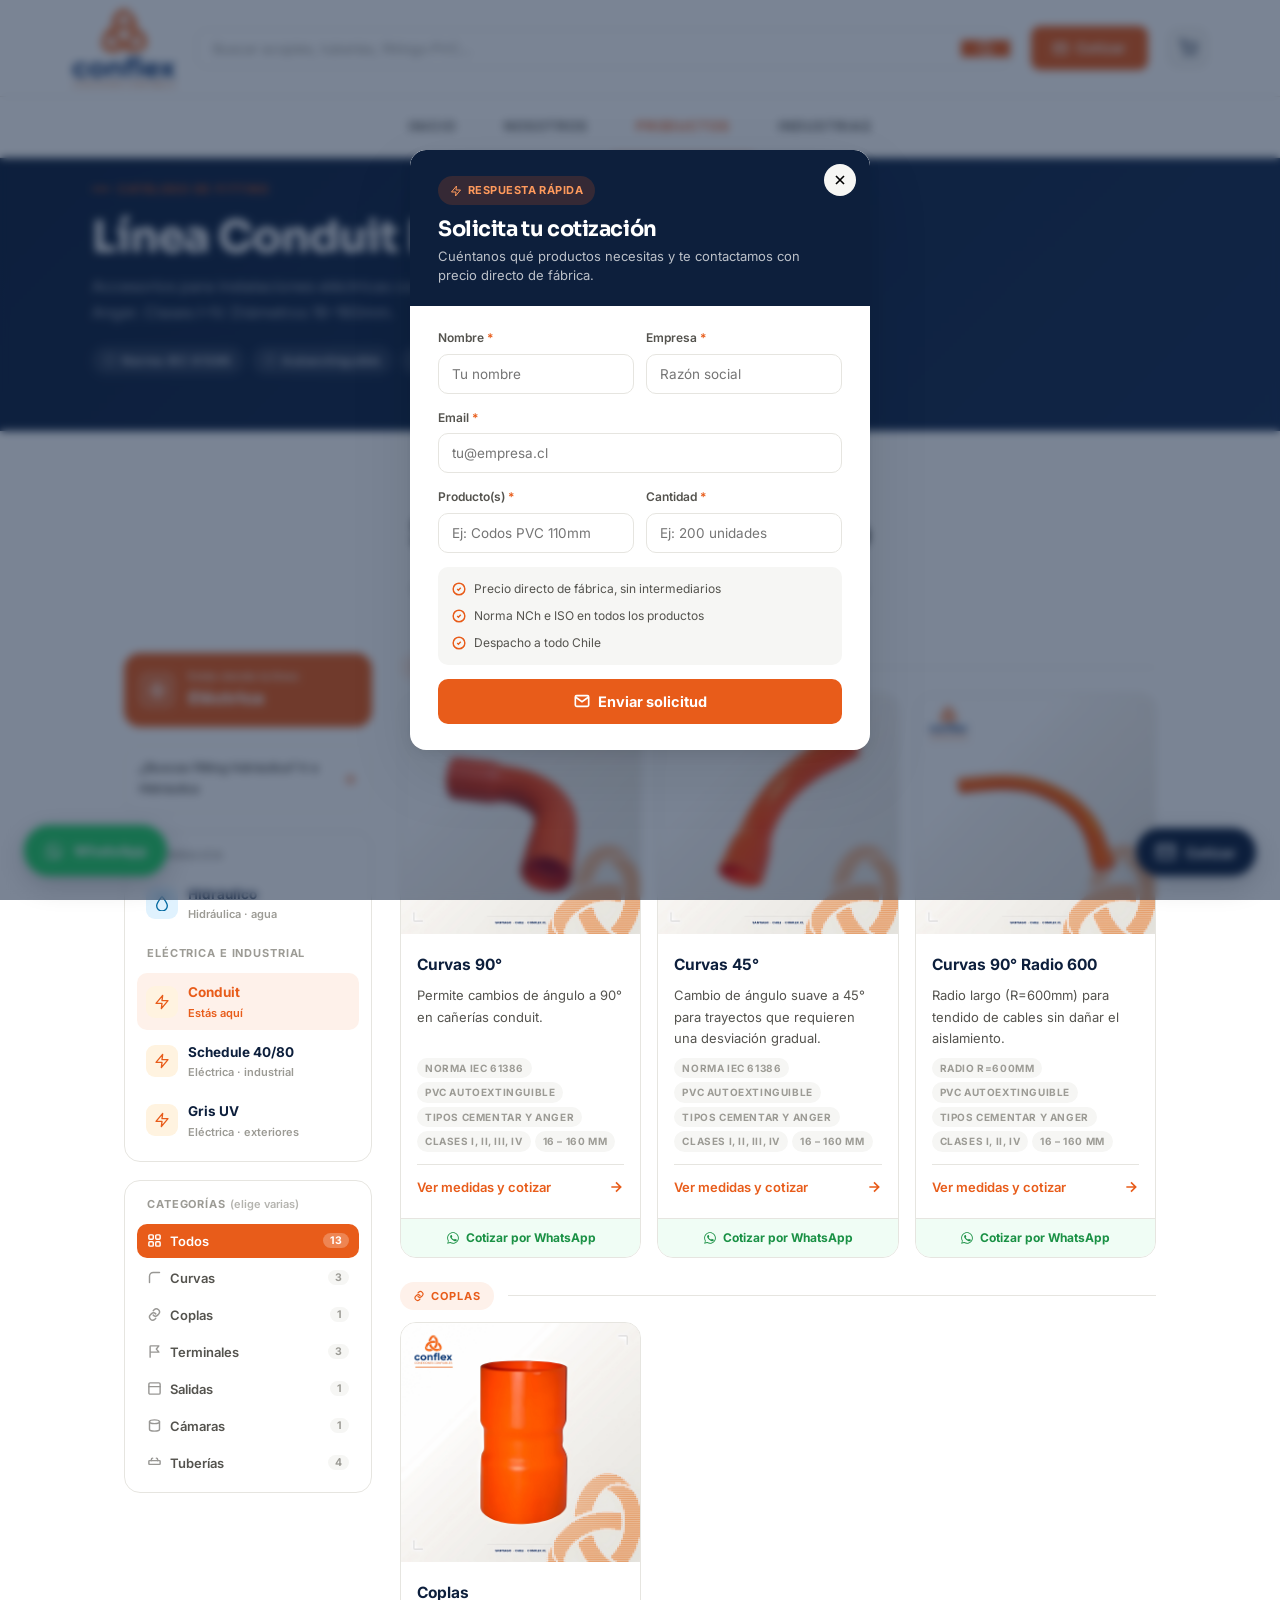
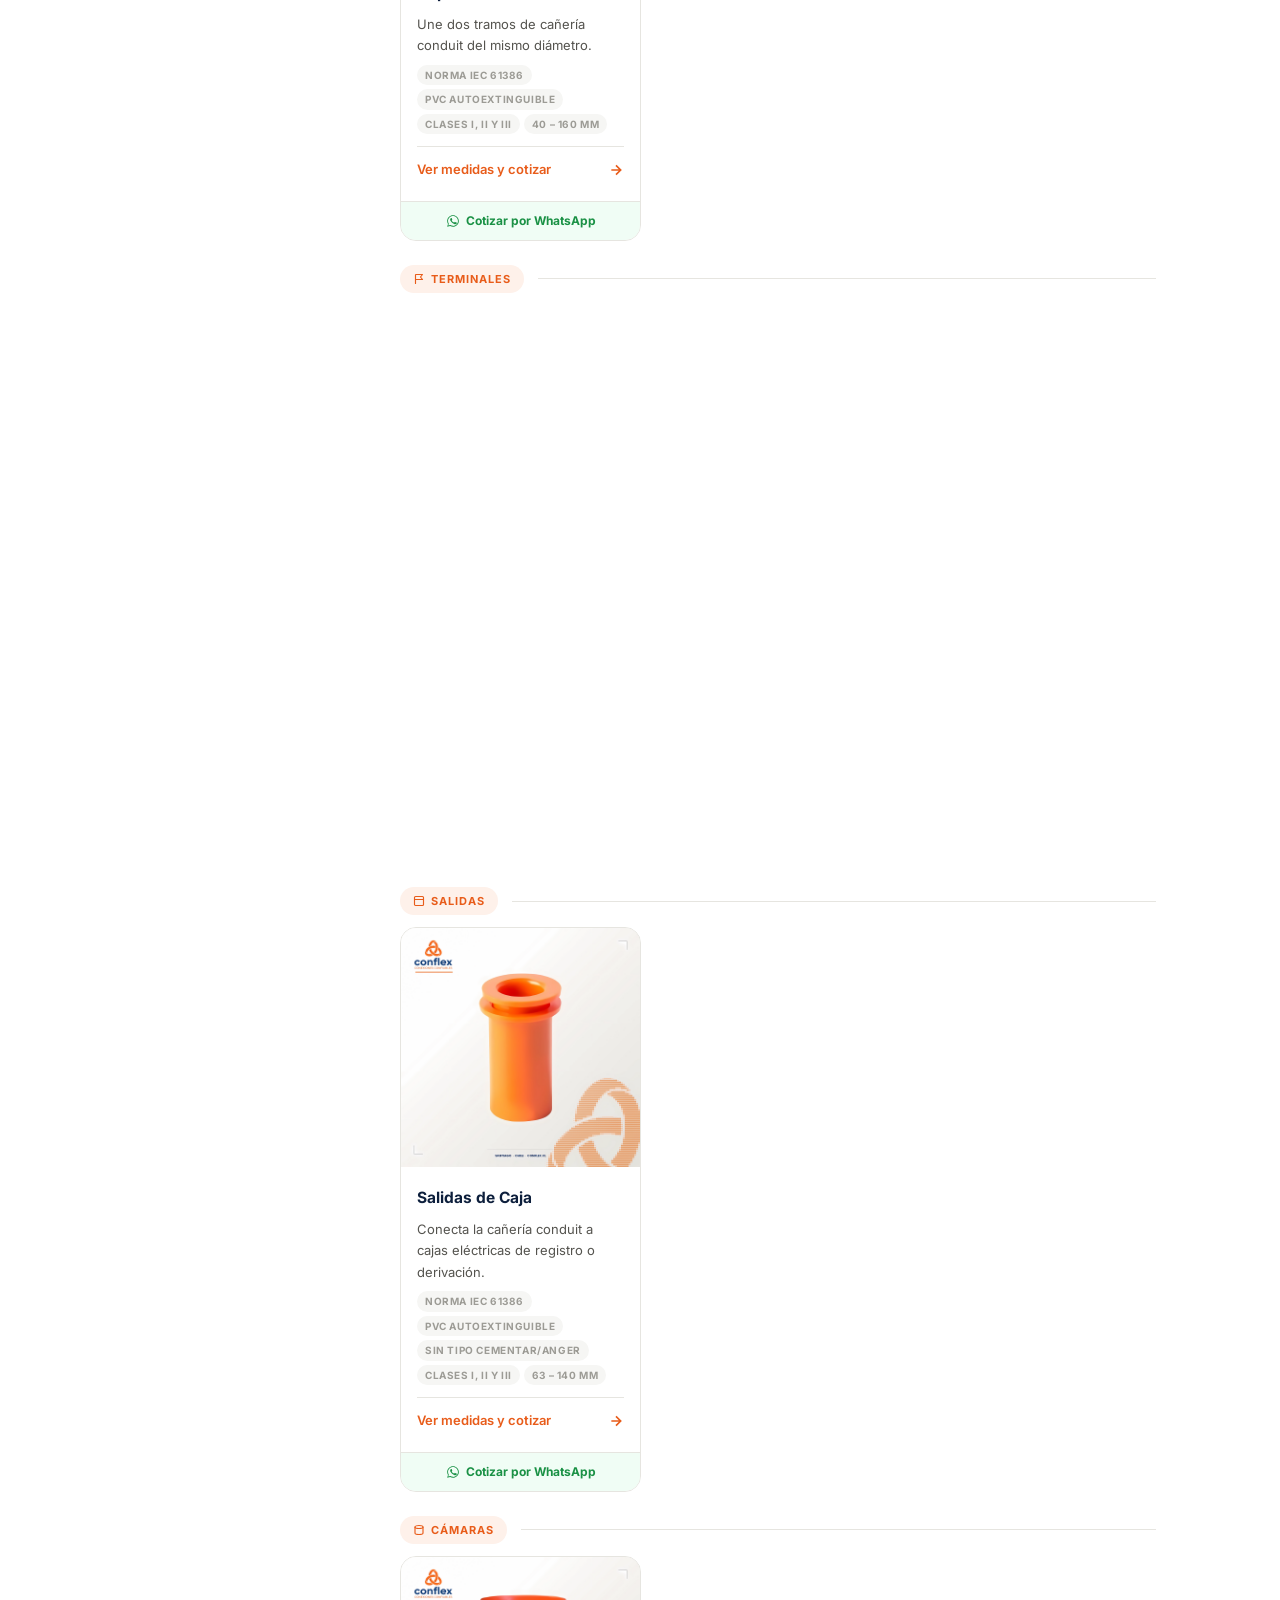
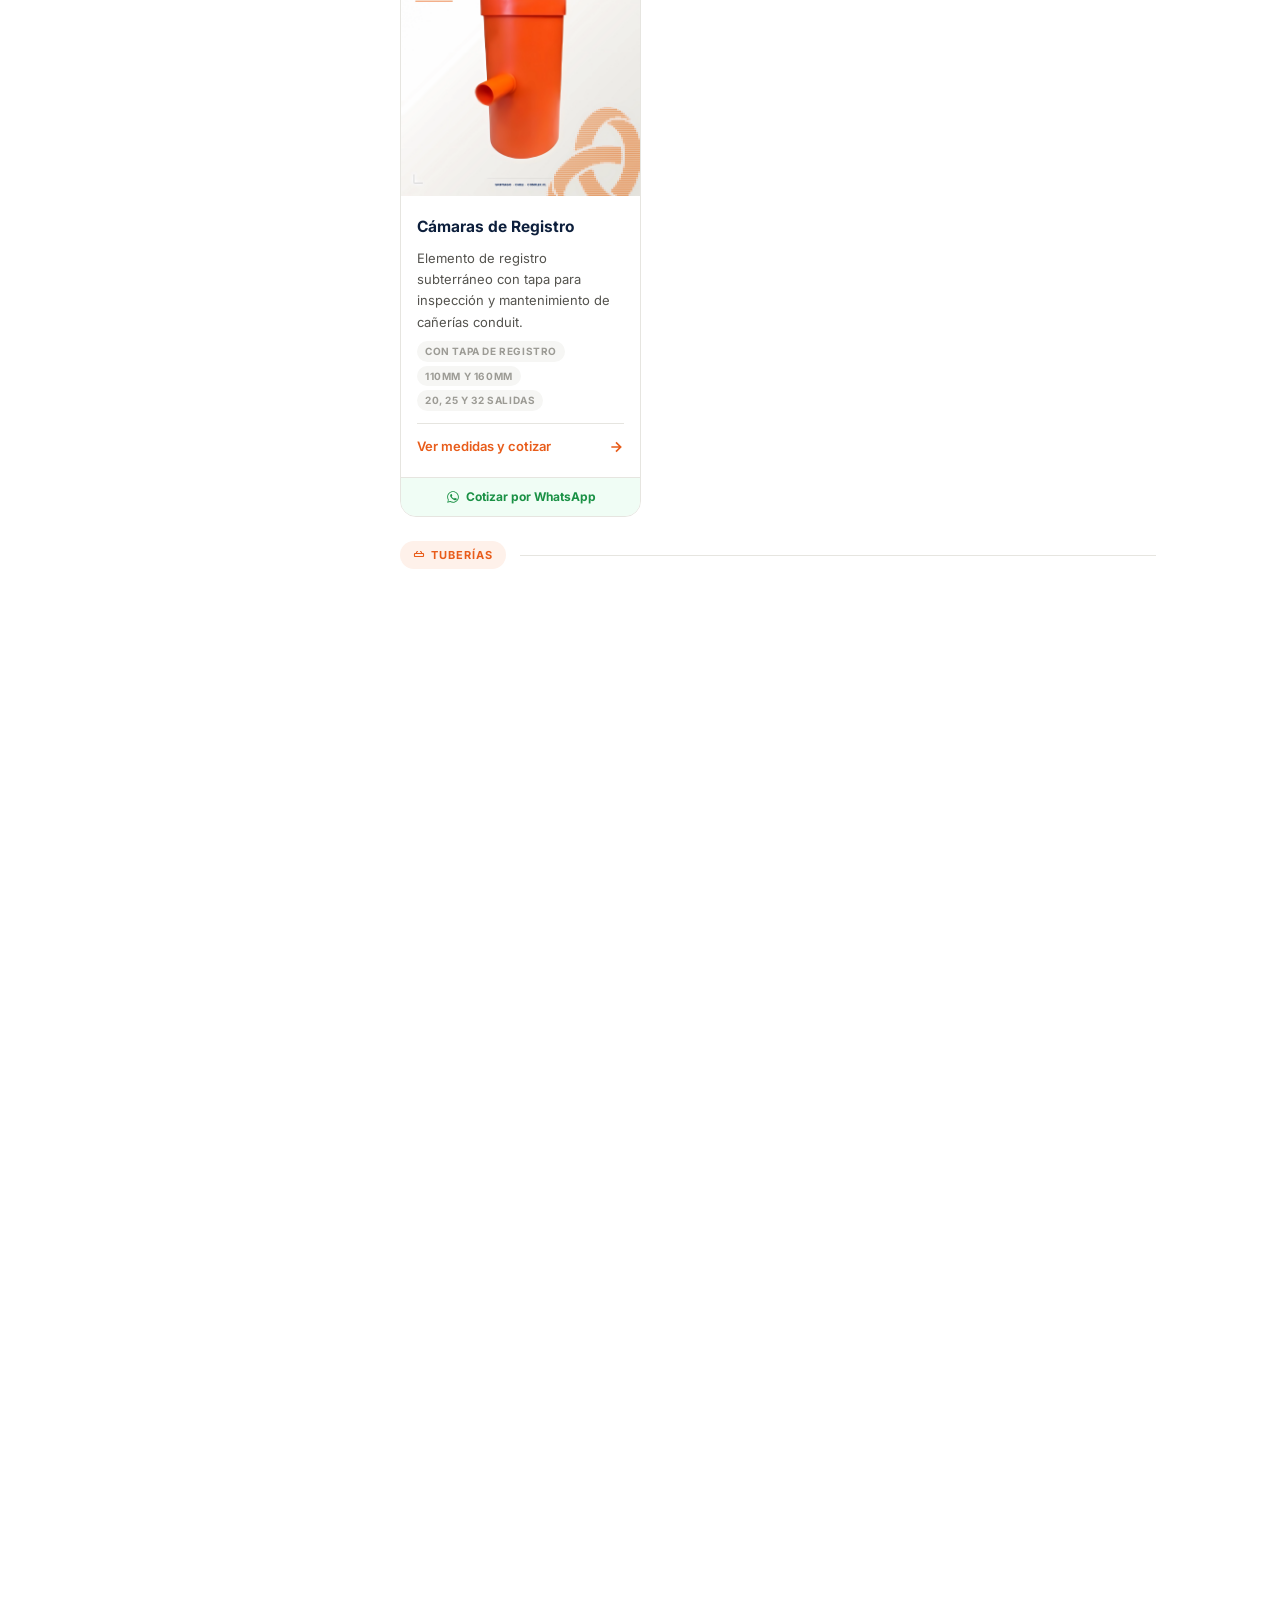
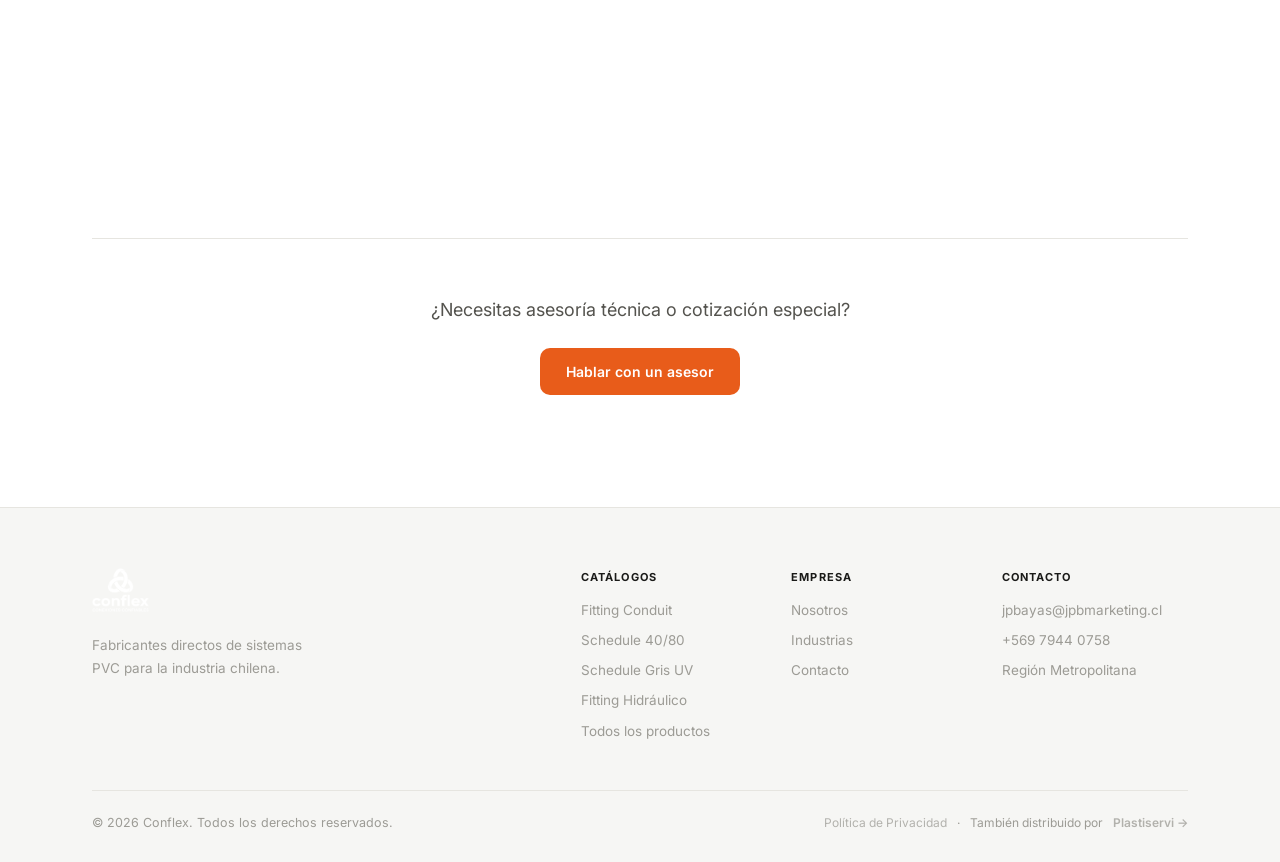
==== commit c66b4f8c: "Agregar tubería Conduit Clase IV y diámetros chicos faltantes (16-50mm) El Excel actualizado (Precio" ====
--- a/conduit.html
+++ b/conduit.html
@@ -100,7 +100,7 @@
     <section class="section" style="padding:48px 0 56px">
       <div class="container">
         <div class="sec-head fade-up" style="margin-bottom:0">
-          <p class="eyebrow center">12 productos</p>
+          <p class="eyebrow center">13 productos</p>
           <h2 class="center">Selecciona el producto</h2>
           <p style="text-align:center;color:var(--text-2);font-size:14.5px;max-width:480px;margin:10px auto 0">Haz clic en cualquier producto para ver las medidas disponibles y agregar a tu cotización.</p>
         </div>
@@ -160,7 +160,7 @@
   </footer>
 
   <script src="js/main.js?v=22"></script>
-  <script src="js/products.js?v=18"></script>
+  <script src="js/products.js?v=19"></script>
   <script>
   document.addEventListener('DOMContentLoaded', () => {
     initCatalogFilters({
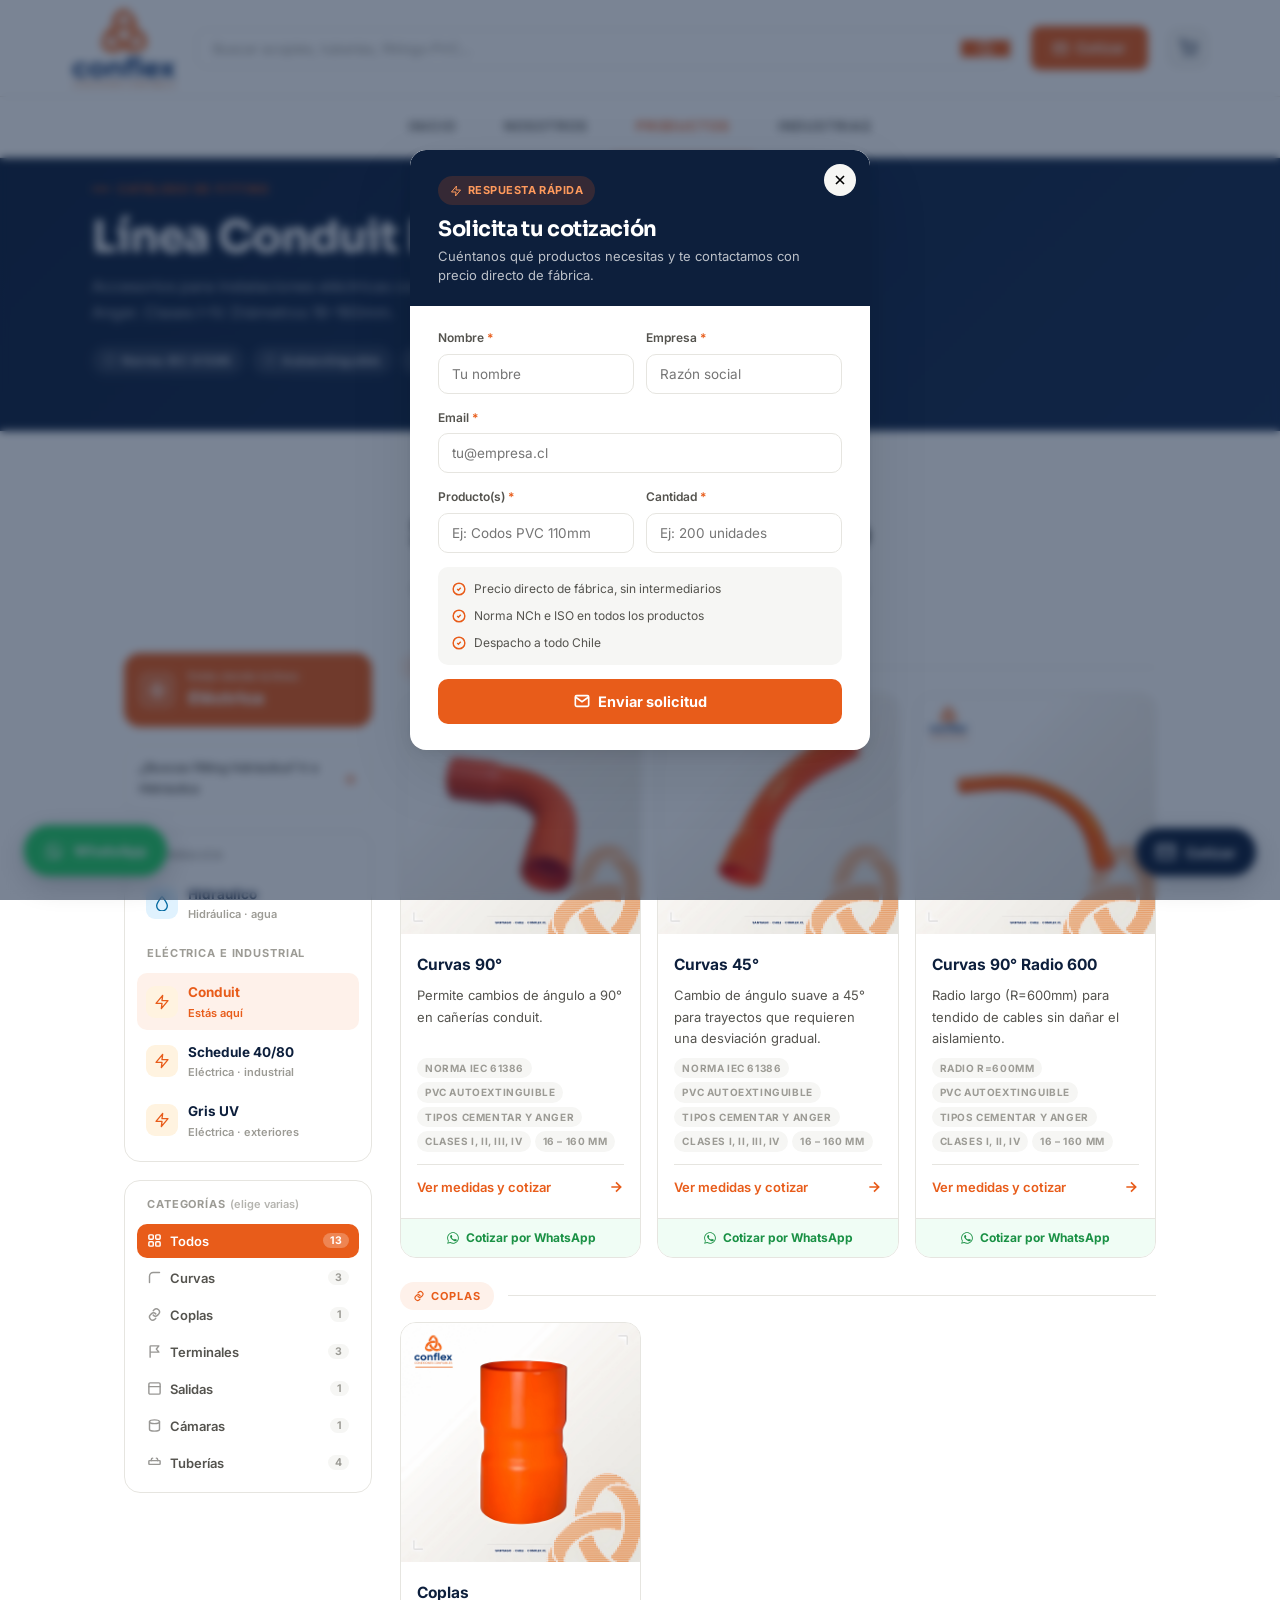
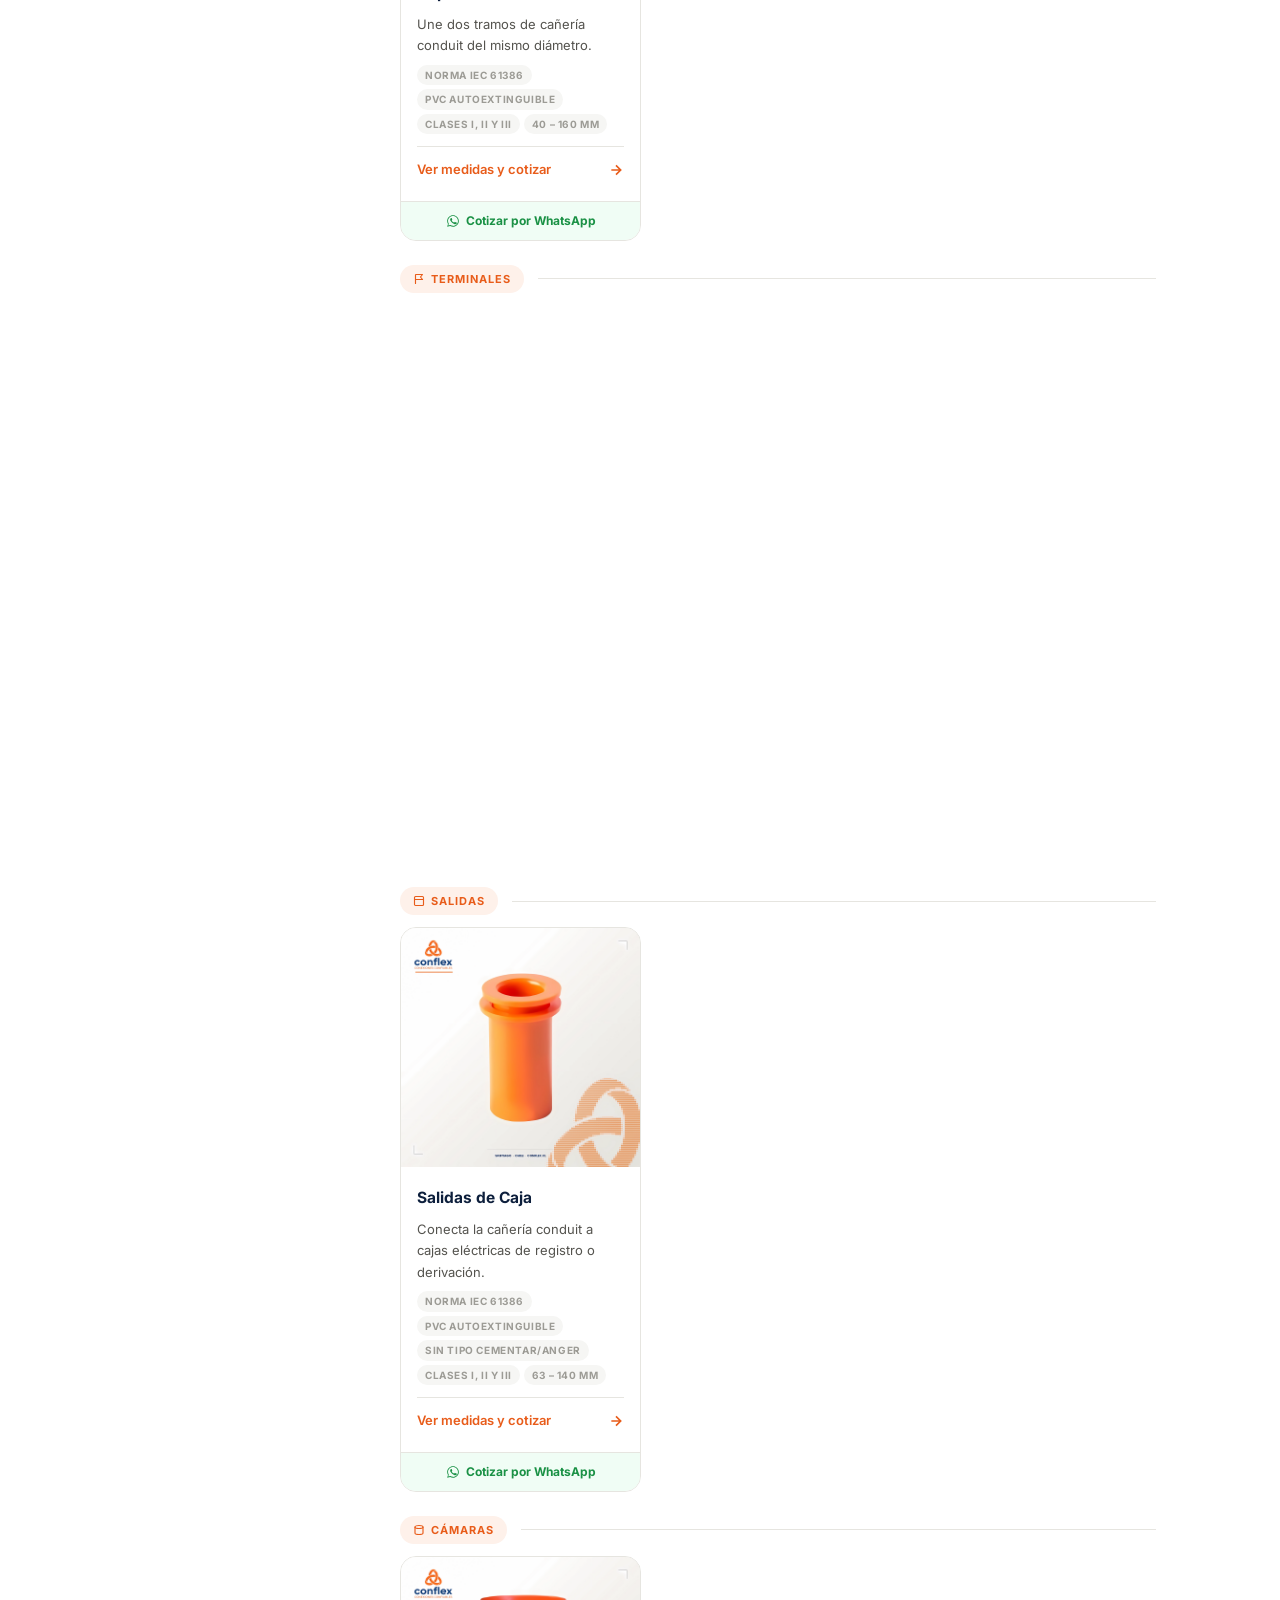
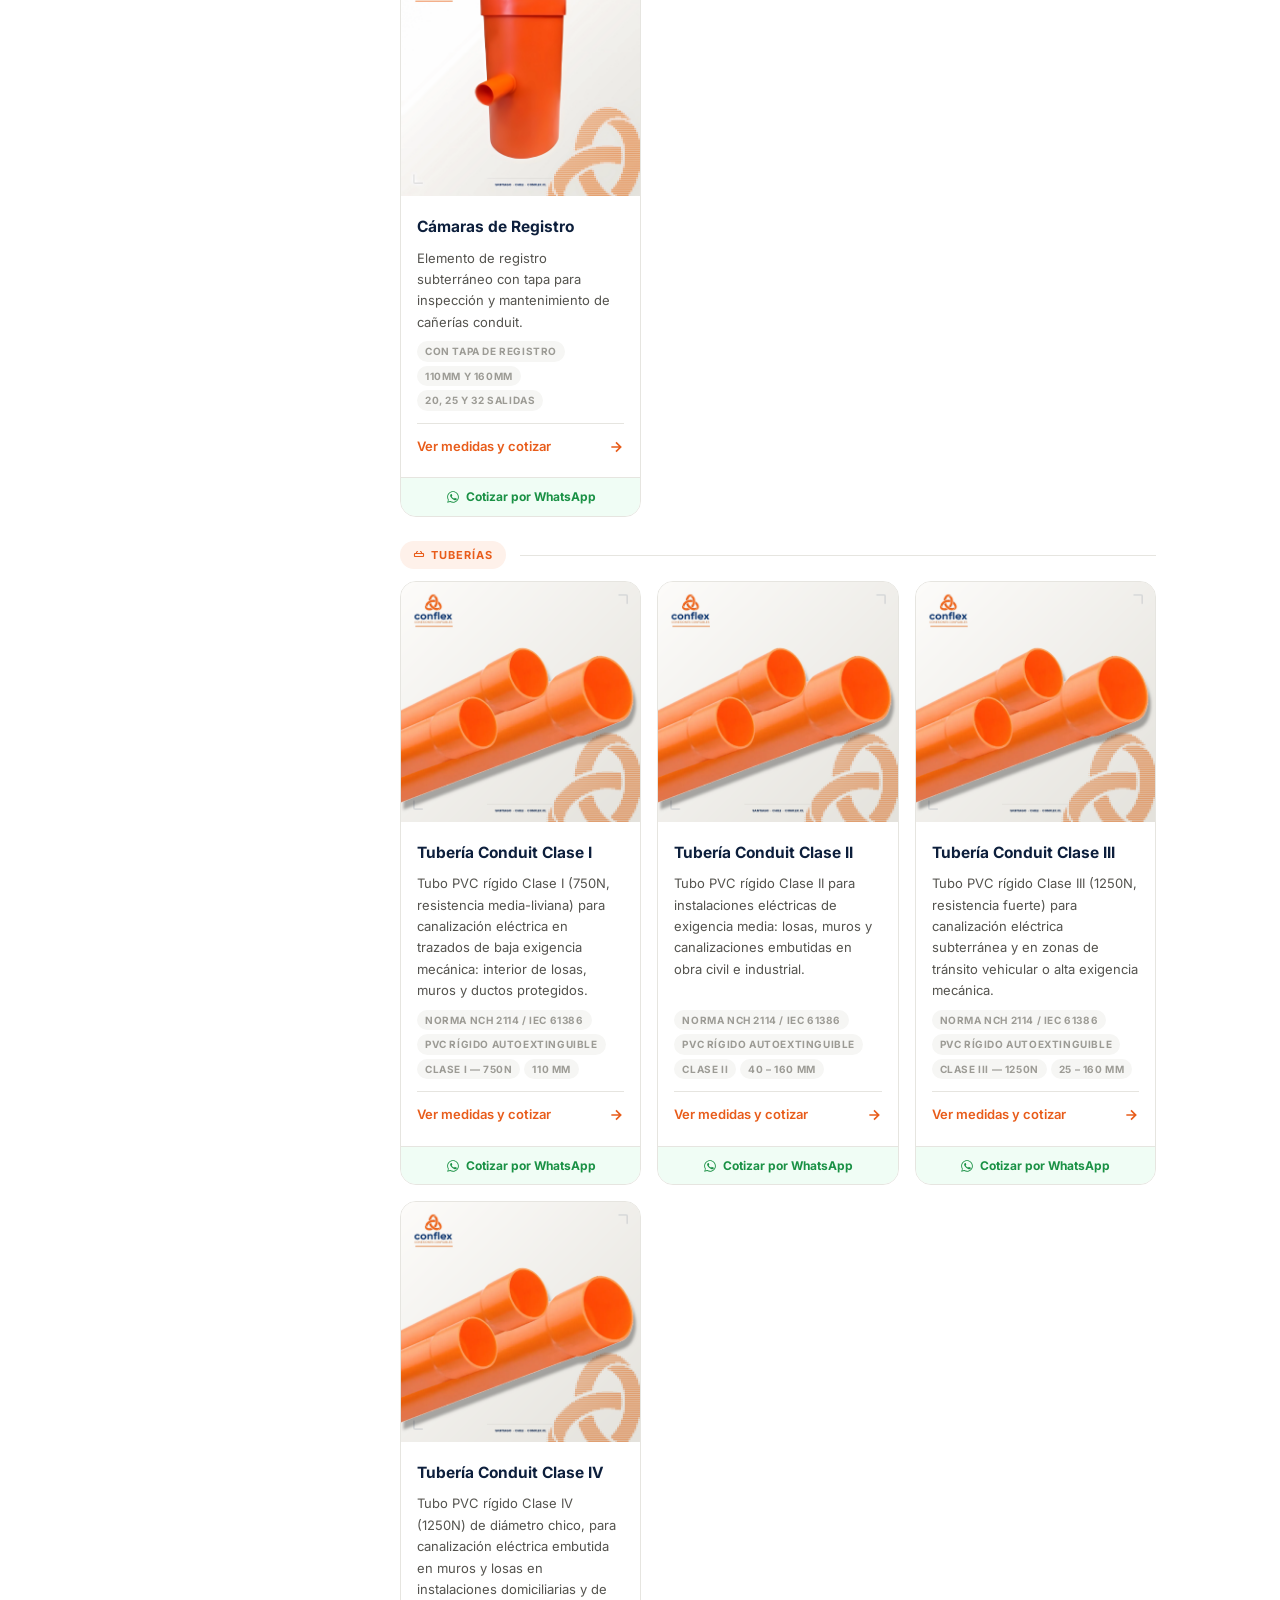
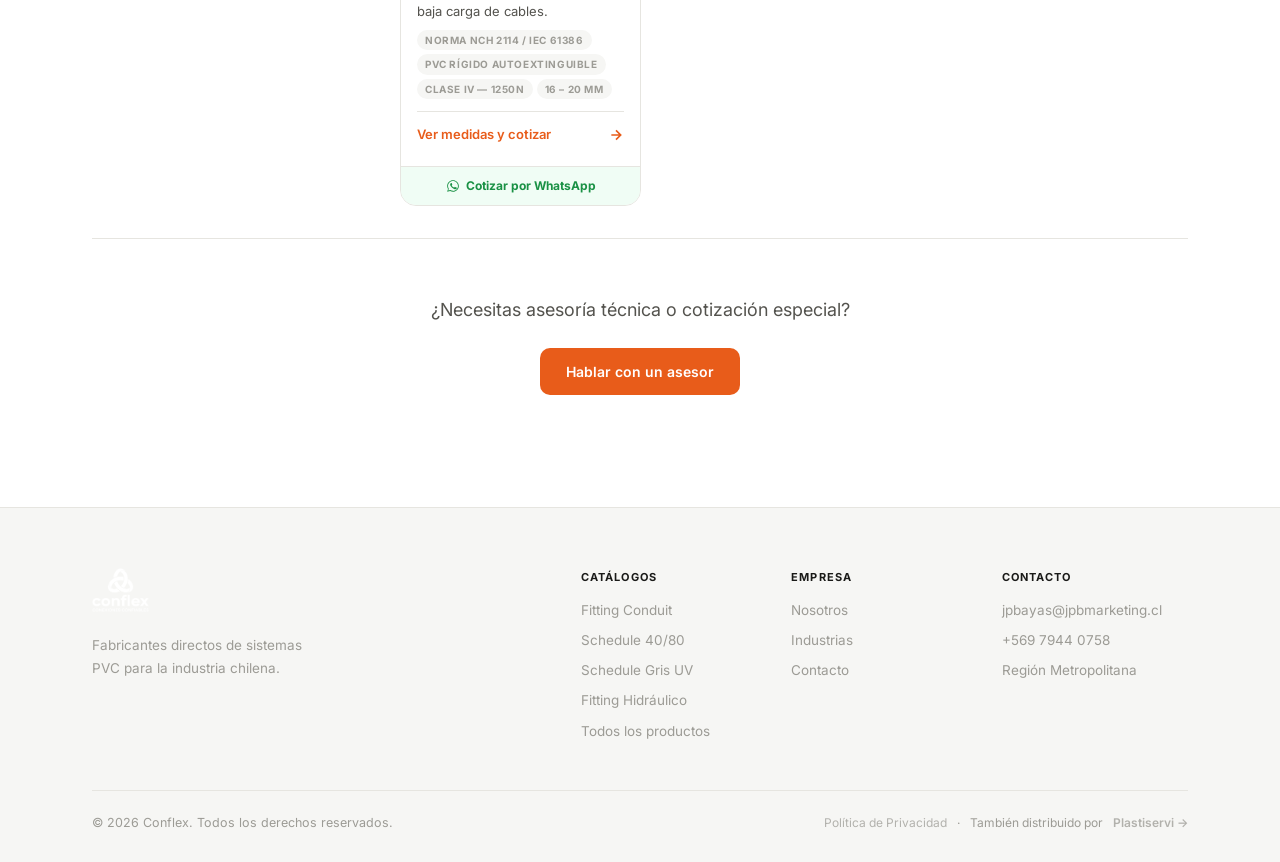
==== commit 4a0294e9: "Trackear clics a WhatsApp como conversión de Google Ads Los leads reales estaban llegando por WhatsA" ====
--- a/conduit.html
+++ b/conduit.html
@@ -142,7 +142,7 @@
           </div>
           <div><h4>Contacto</h4>
             <a href="mailto:jpbayas@jpbmarketing.cl">jpbayas@jpbmarketing.cl</a>
-            <a href="tel:+56979440758">+569 7944 0758</a>
+            <a href="https://wa.me/56979440758?text=Hola%2C%20quiero%20cotizar%20productos%20Conflex">+569 7944 0758</a>
             <span>Región Metropolitana</span>
           </div>
         </div>
@@ -179,5 +179,16 @@
     });
   });
   </script>
+<!-- Google Ads: conversion clic WhatsApp -->
+<script>
+(function(){
+  document.addEventListener('click', function(e){
+    var a = e.target.closest ? e.target.closest('a[href*="wa.me"]') : null;
+    if(a && typeof gtag==='function'){
+      gtag('event','conversion',{'send_to':'AW-18395458623/YHScCMe8muccEL_Y0cNE'});
+    }
+  }, true);
+})();
+</script>
 </body>
 </html>
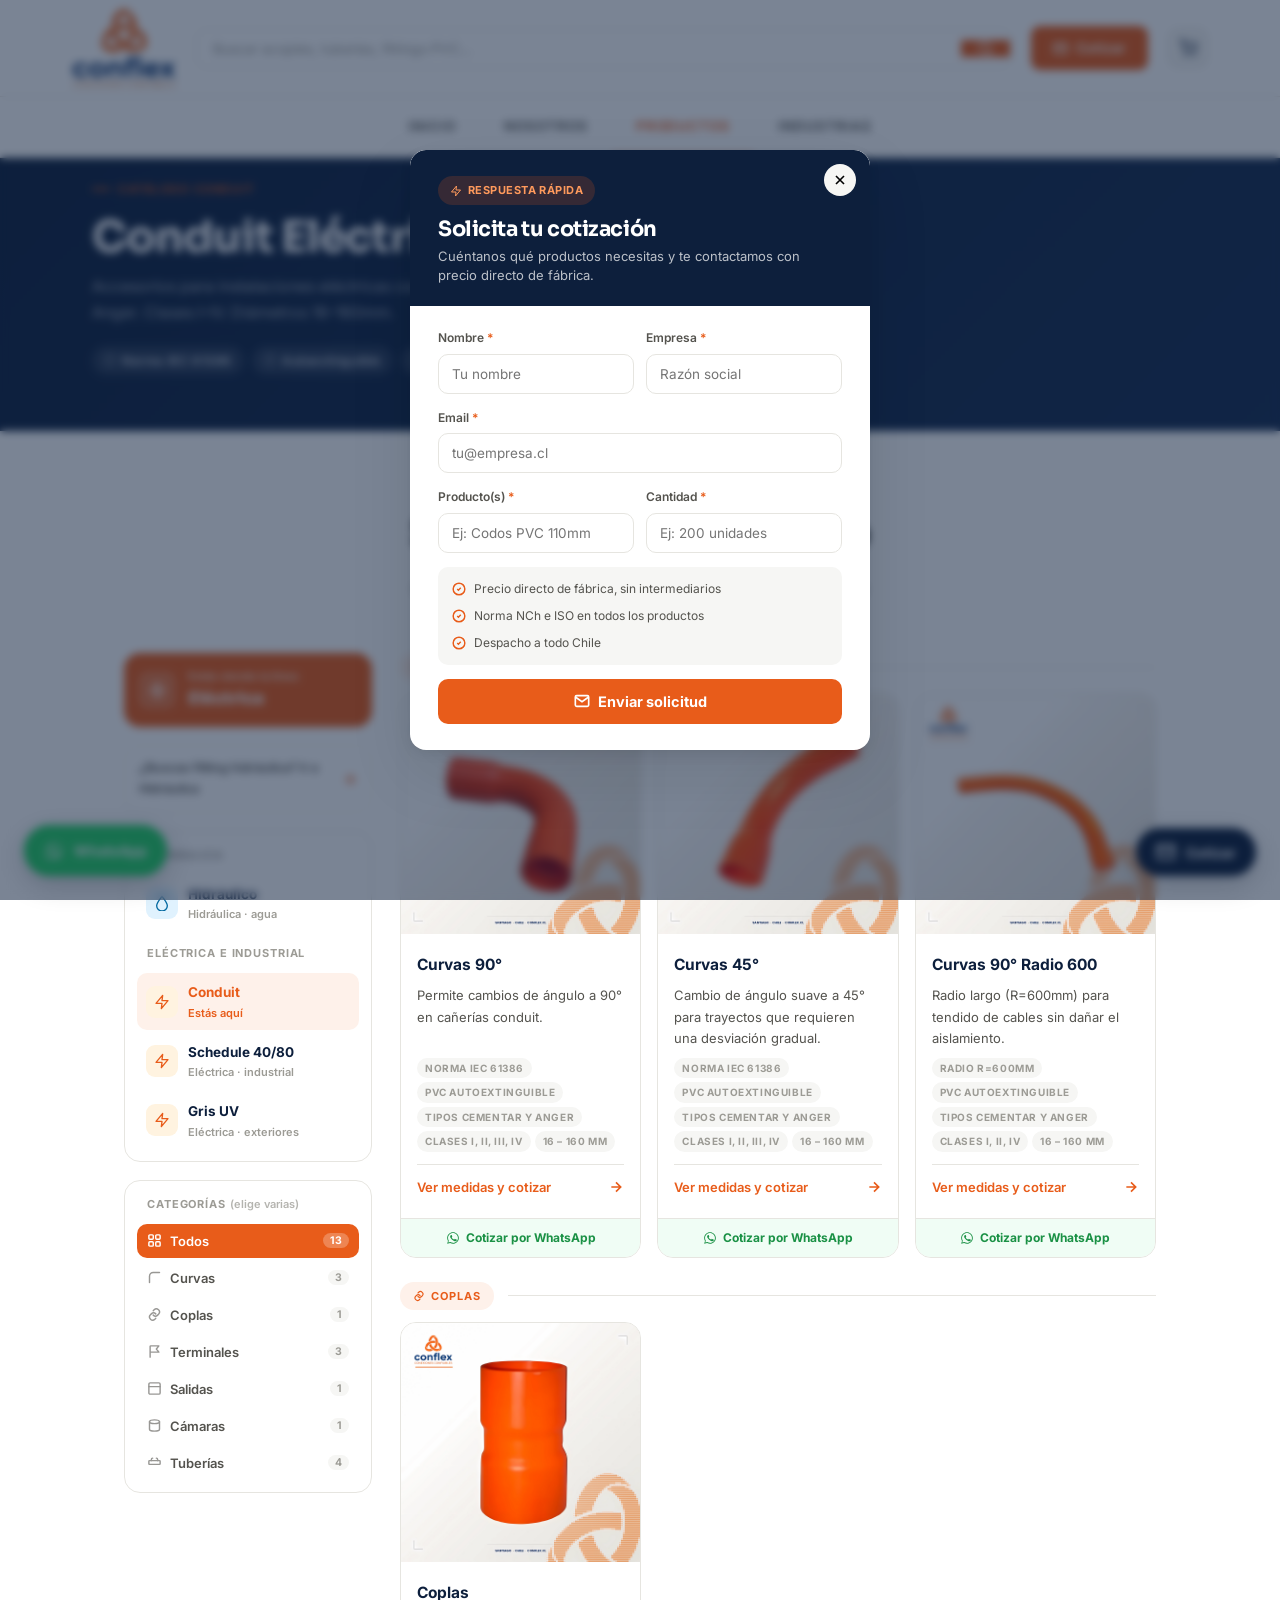
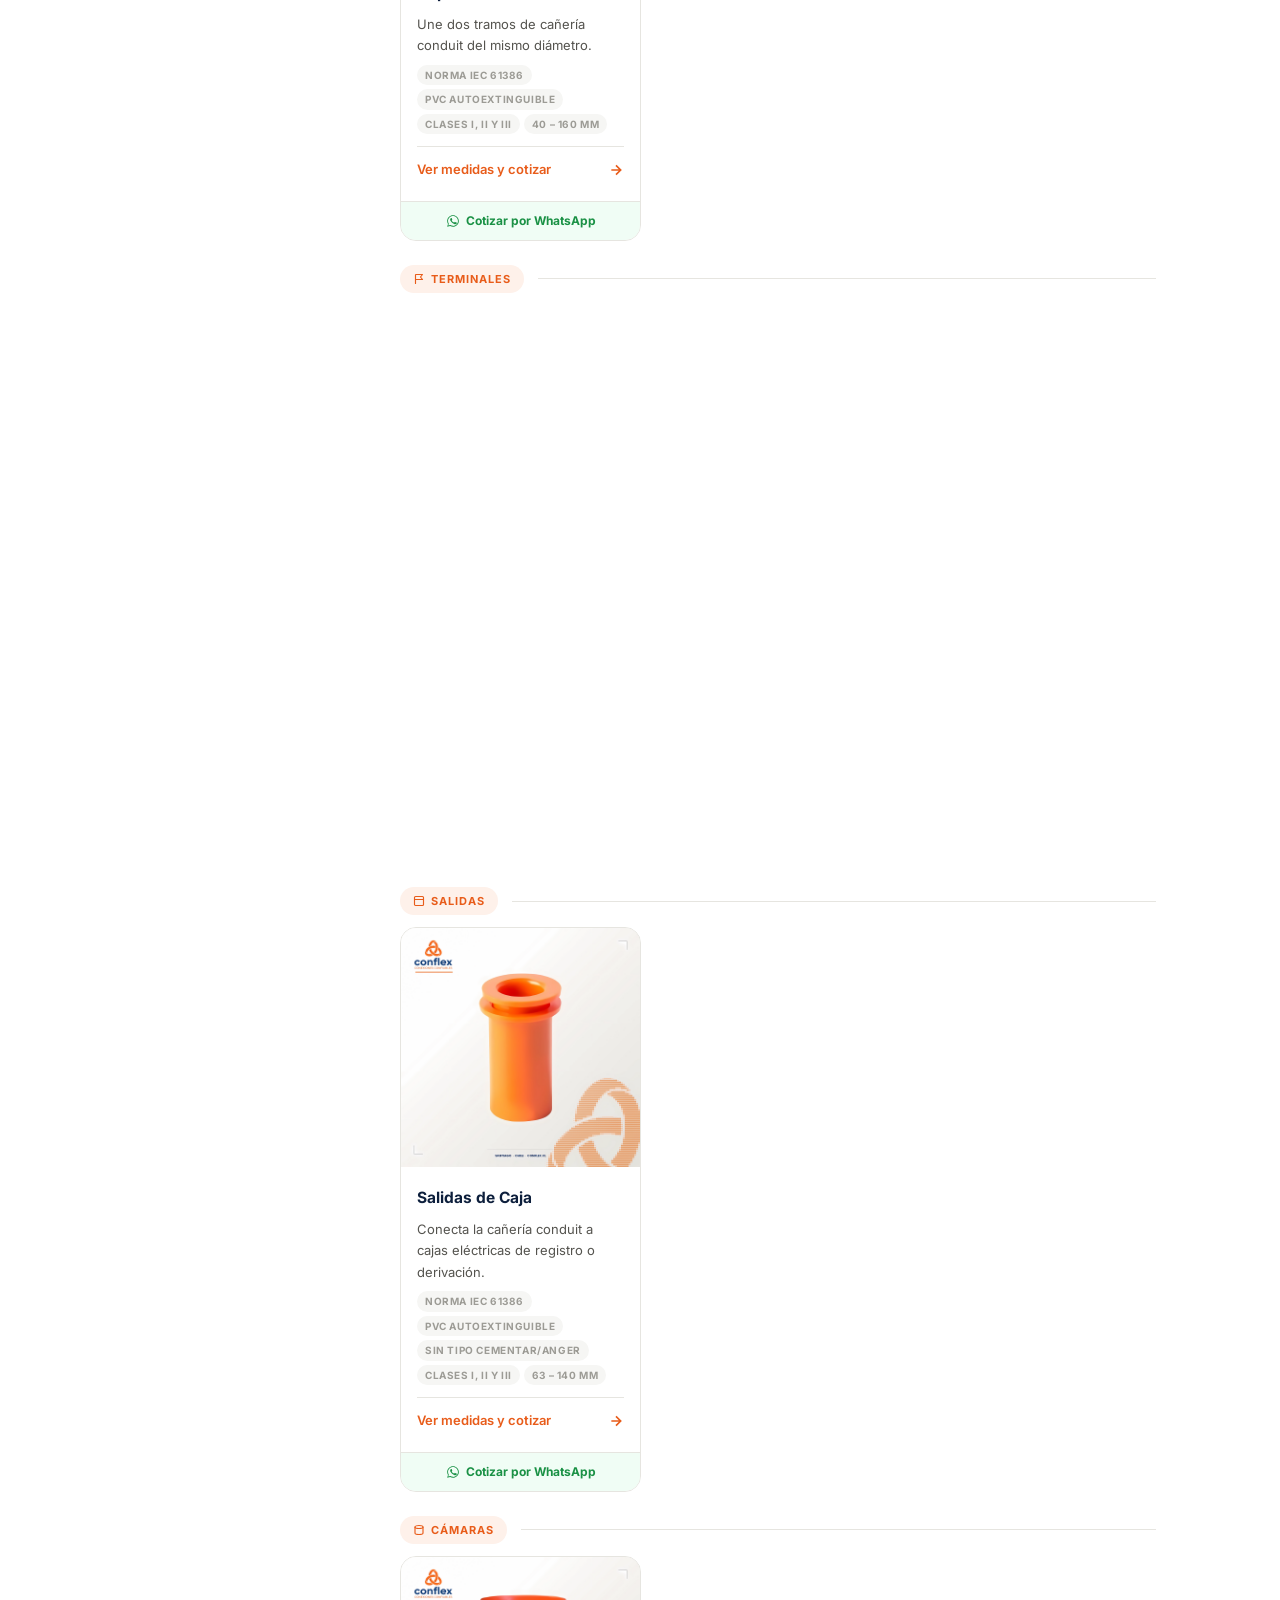
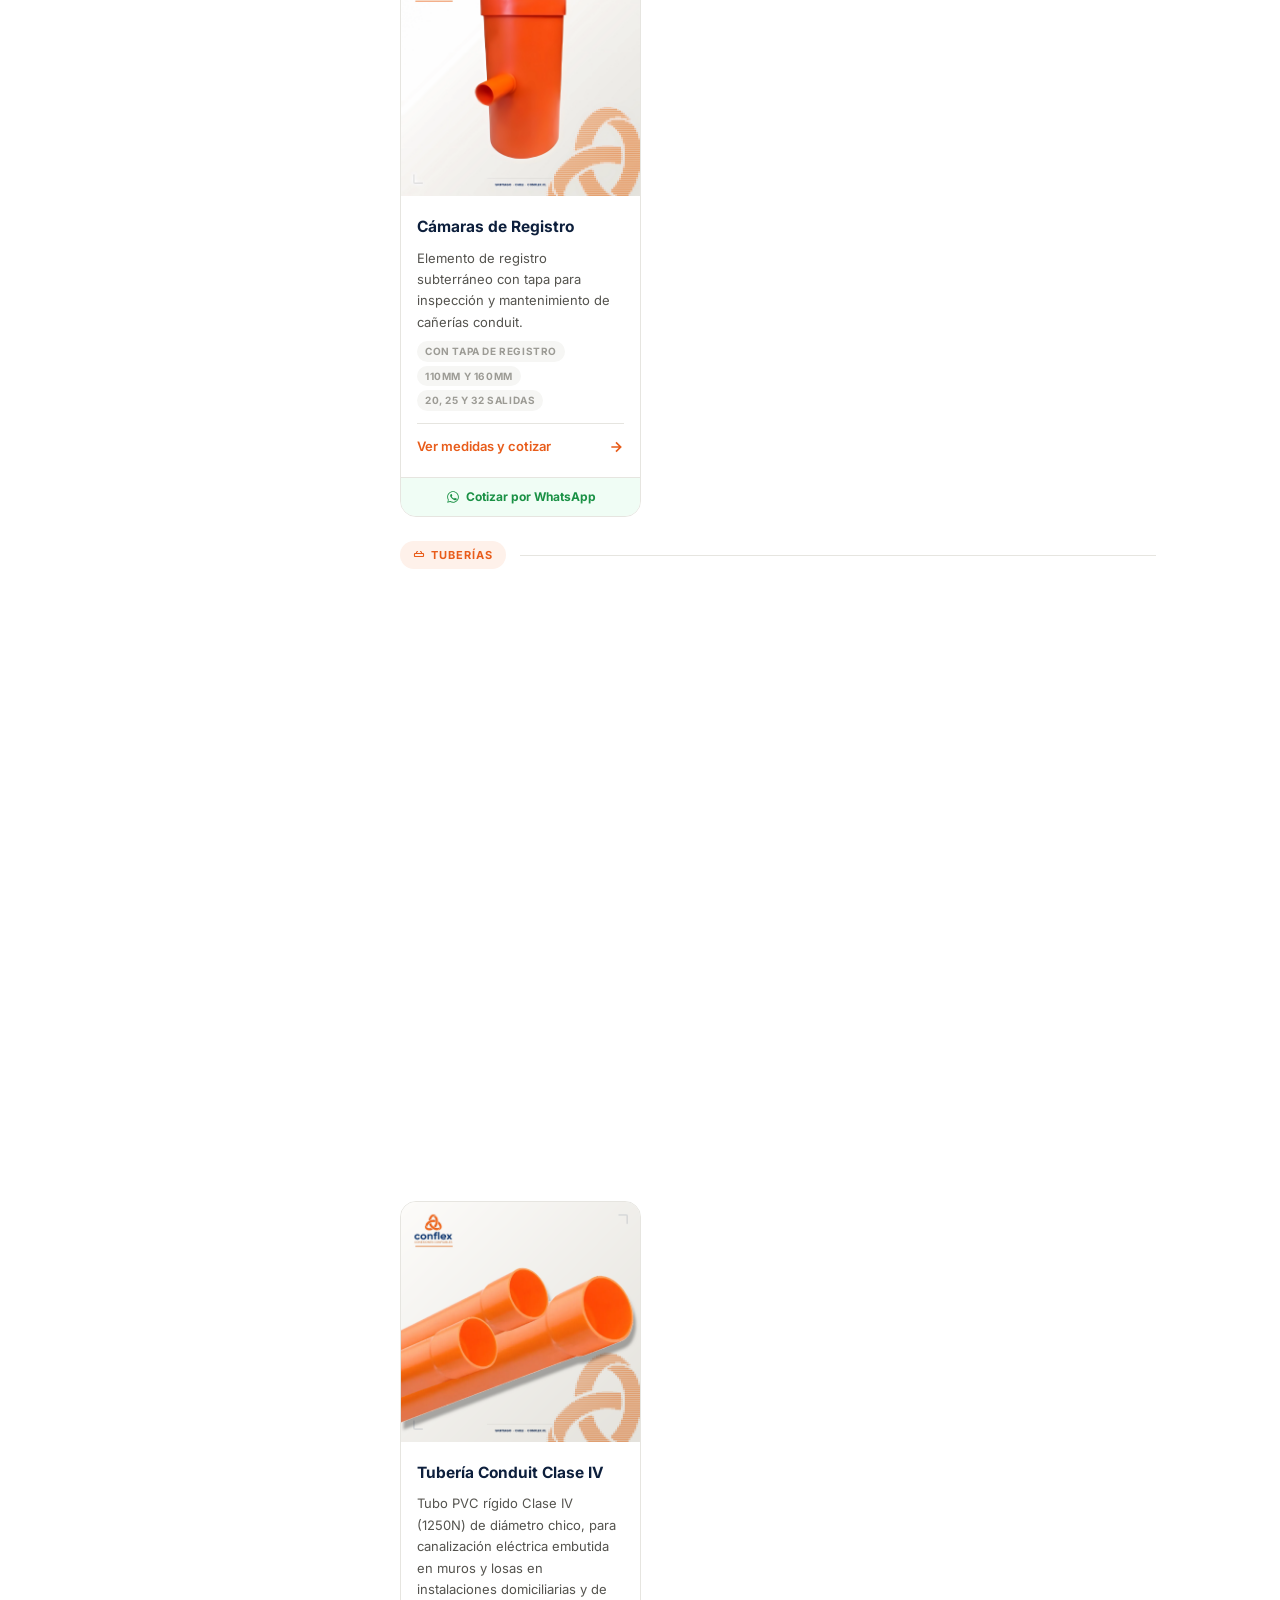
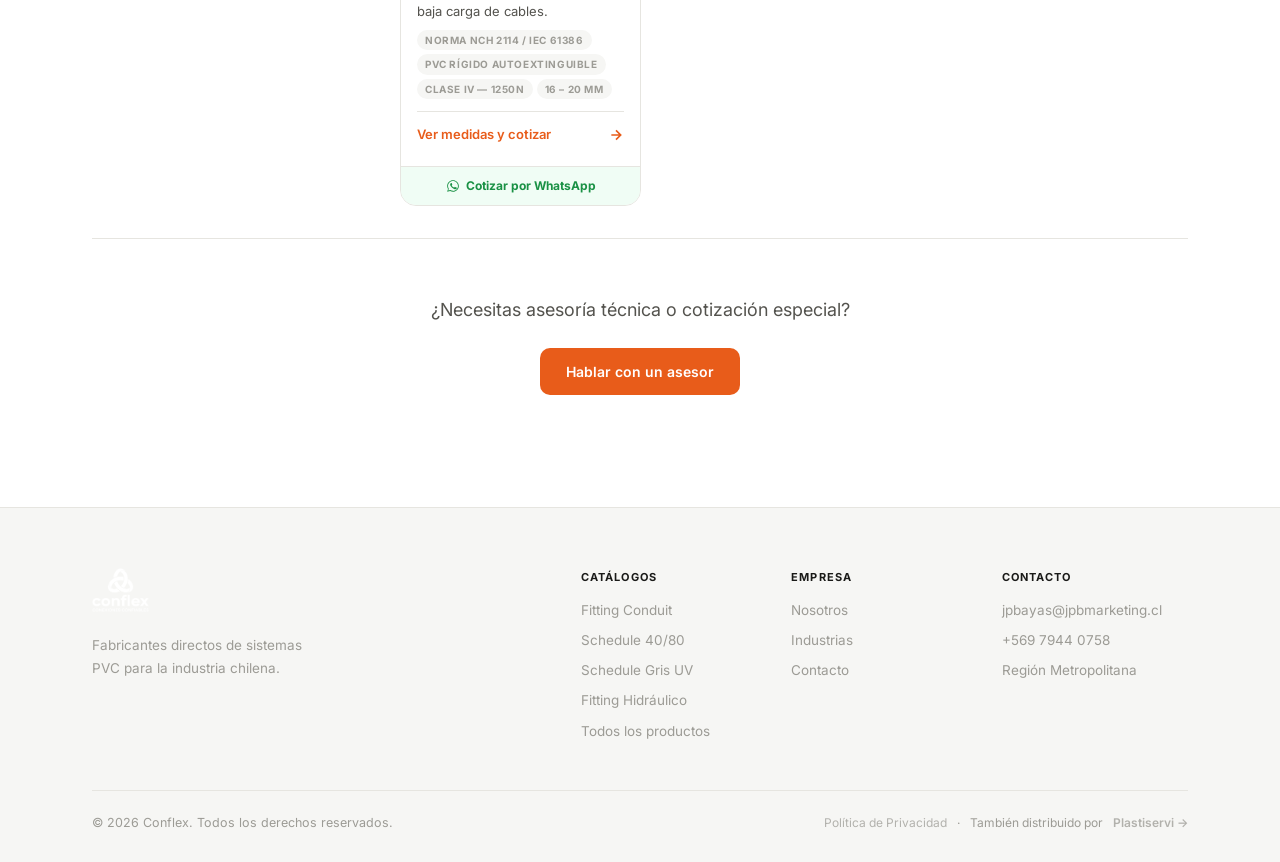
==== commit 321b1d3b: "Alinear H1 de landing pages con los titulares de los anuncios (Quality Score) Hidráulico tenía el me" ====
--- a/conduit.html
+++ b/conduit.html
@@ -85,8 +85,8 @@
   <main>
     <div class="catalog-hero">
       <div class="container">
-        <p class="eyebrow">Catálogo de fitting</p>
-        <h1>Línea Conduit PVC</h1>
+        <p class="eyebrow">Catálogo Conduit</p>
+        <h1>Conduit Eléctrico PVC</h1>
         <p class="ch-desc">Accesorios para instalaciones eléctricas conduit. Tipos Cementar y Anger. Clases I–IV. Diámetros 16–160mm.</p>
         <div class="ch-tags">
           <span class="ch-tag"><svg viewBox="0 0 24 24" fill="none" stroke="currentColor" stroke-width="2"><path d="M9 12l2 2 4-4"/><circle cx="12" cy="12" r="10"/></svg>Norma IEC 61386</span>
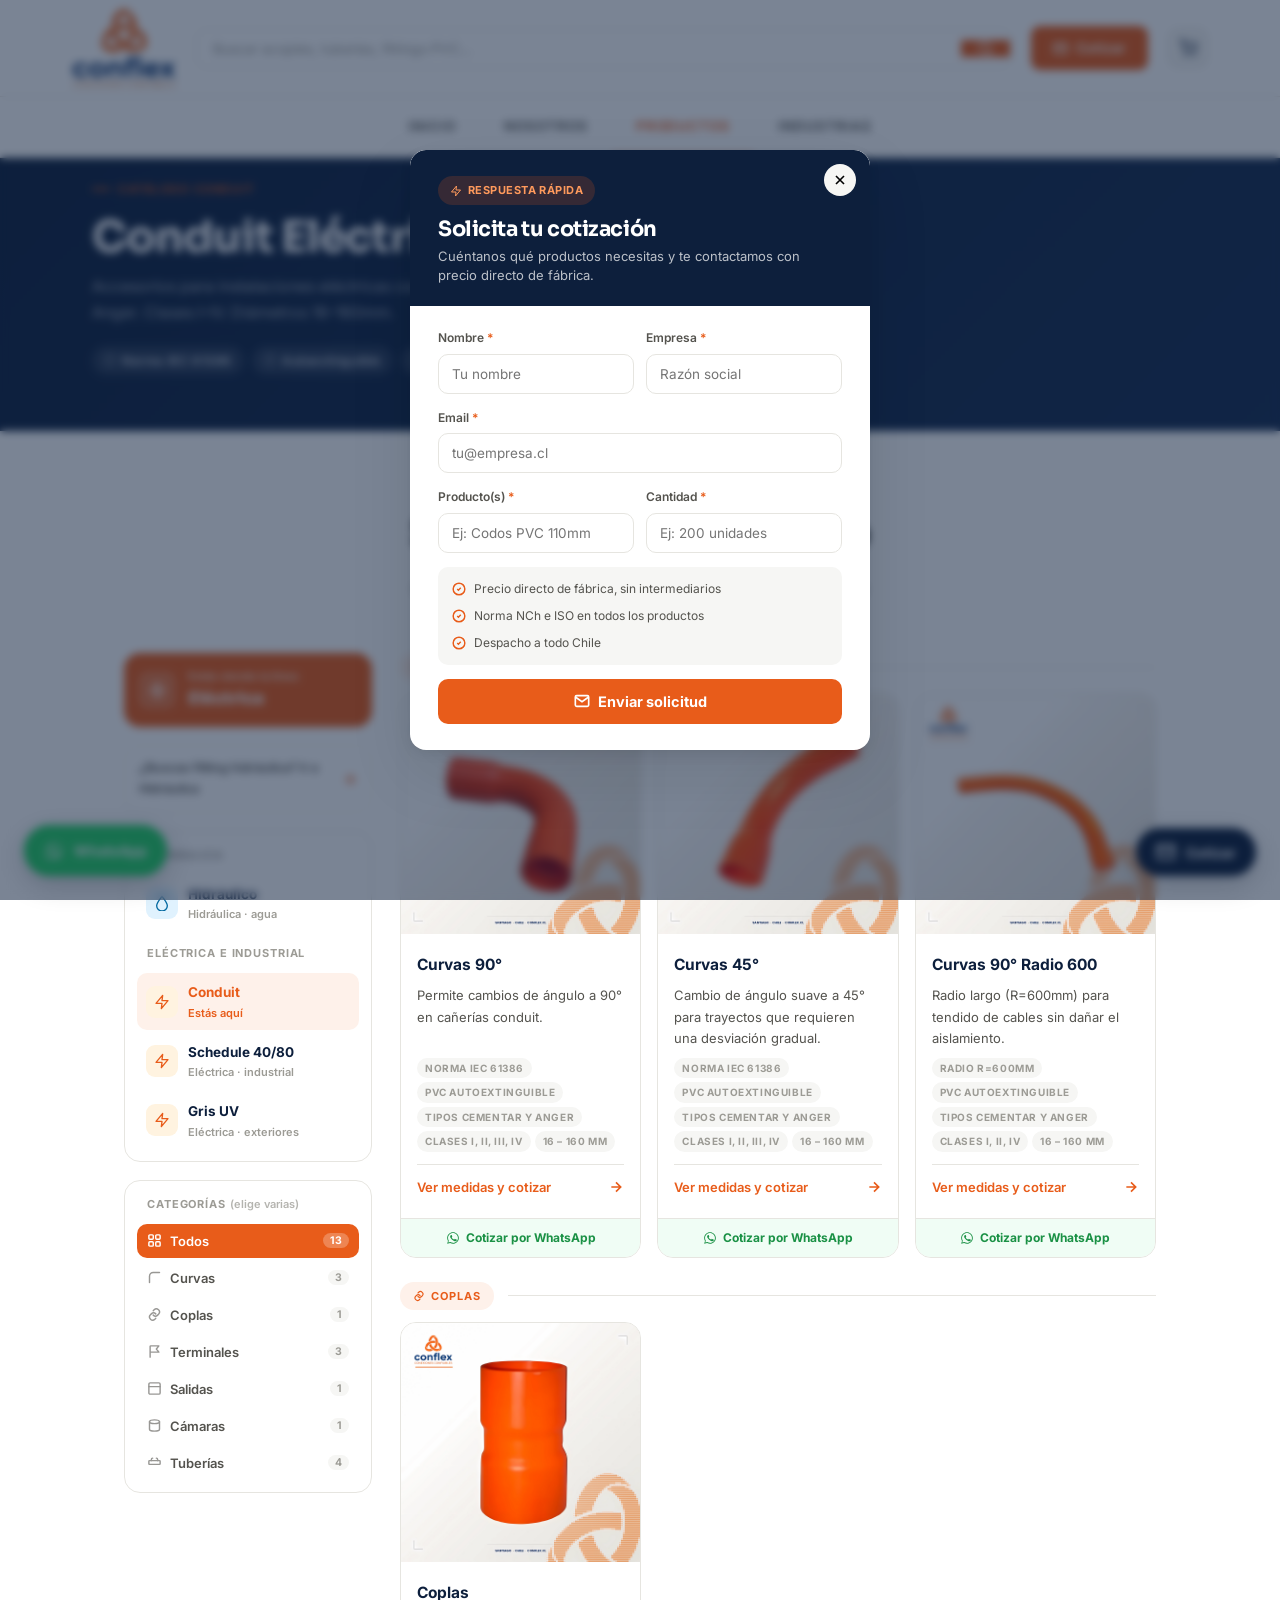
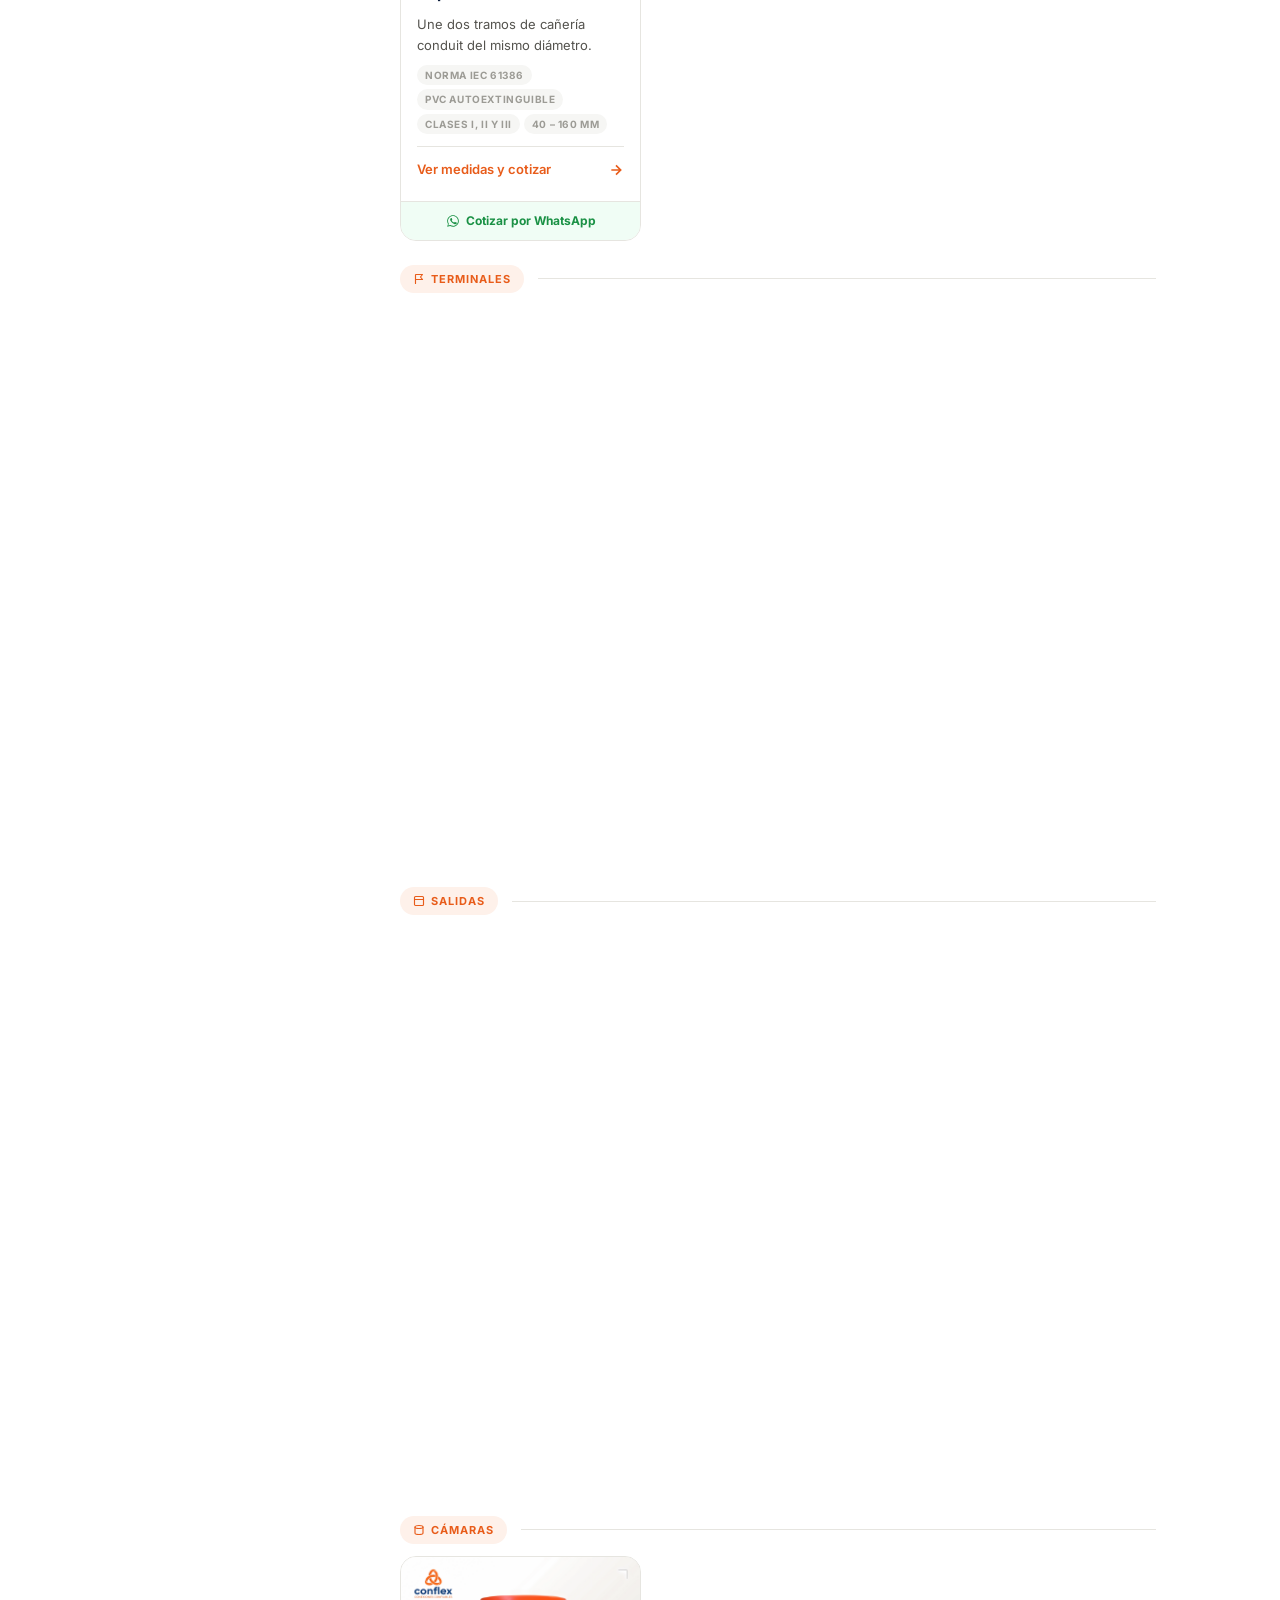
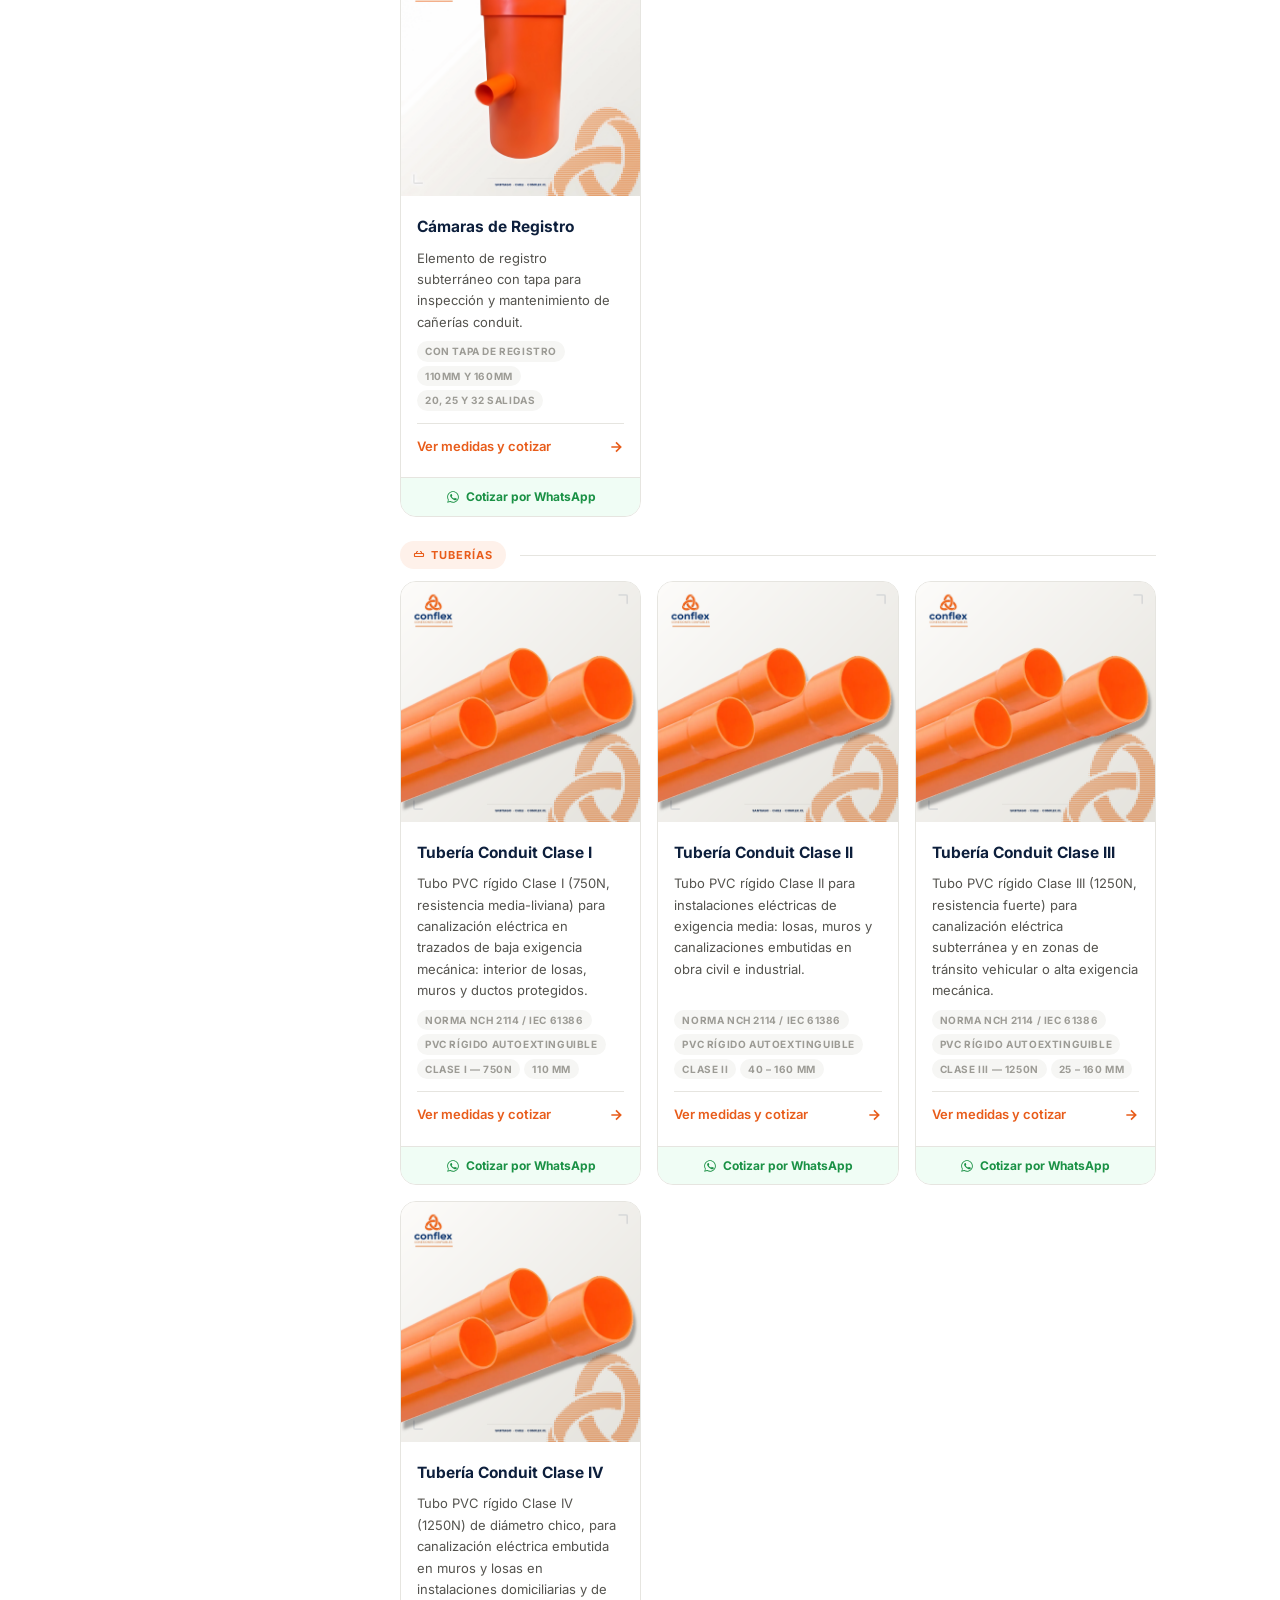
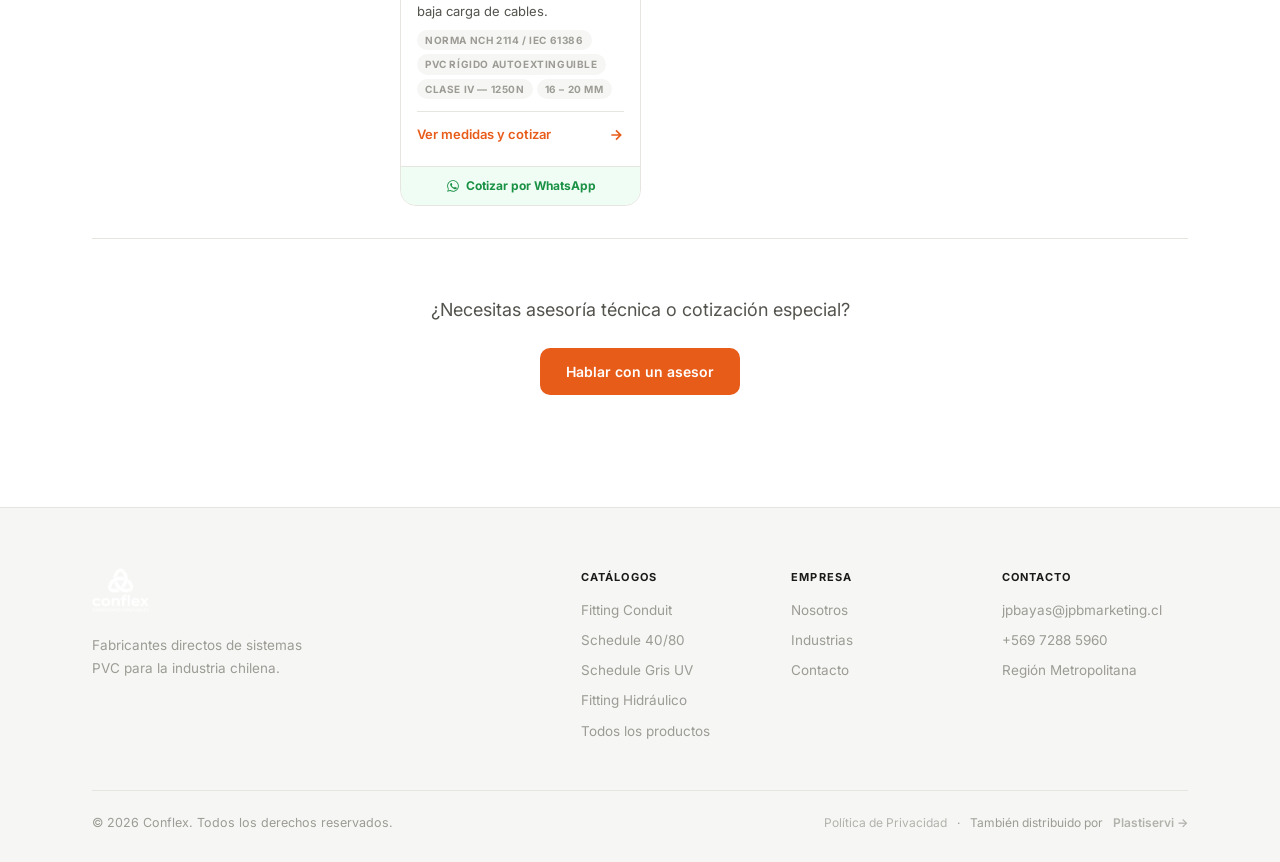
==== commit 53177a3b: "Actualiza número de WhatsApp al nuevo bot cotizador de Conflex Reemplaza +569 7944 0758 por +569 728" ====
--- a/conduit.html
+++ b/conduit.html
@@ -142,7 +142,7 @@
           </div>
           <div><h4>Contacto</h4>
             <a href="mailto:jpbayas@jpbmarketing.cl">jpbayas@jpbmarketing.cl</a>
-            <a href="https://wa.me/56979440758?text=Hola%2C%20quiero%20cotizar%20productos%20Conflex">+569 7944 0758</a>
+            <a href="https://wa.me/56972885960?text=Hola%2C%20quiero%20cotizar%20productos%20Conflex">+569 7288 5960</a>
             <span>Región Metropolitana</span>
           </div>
         </div>
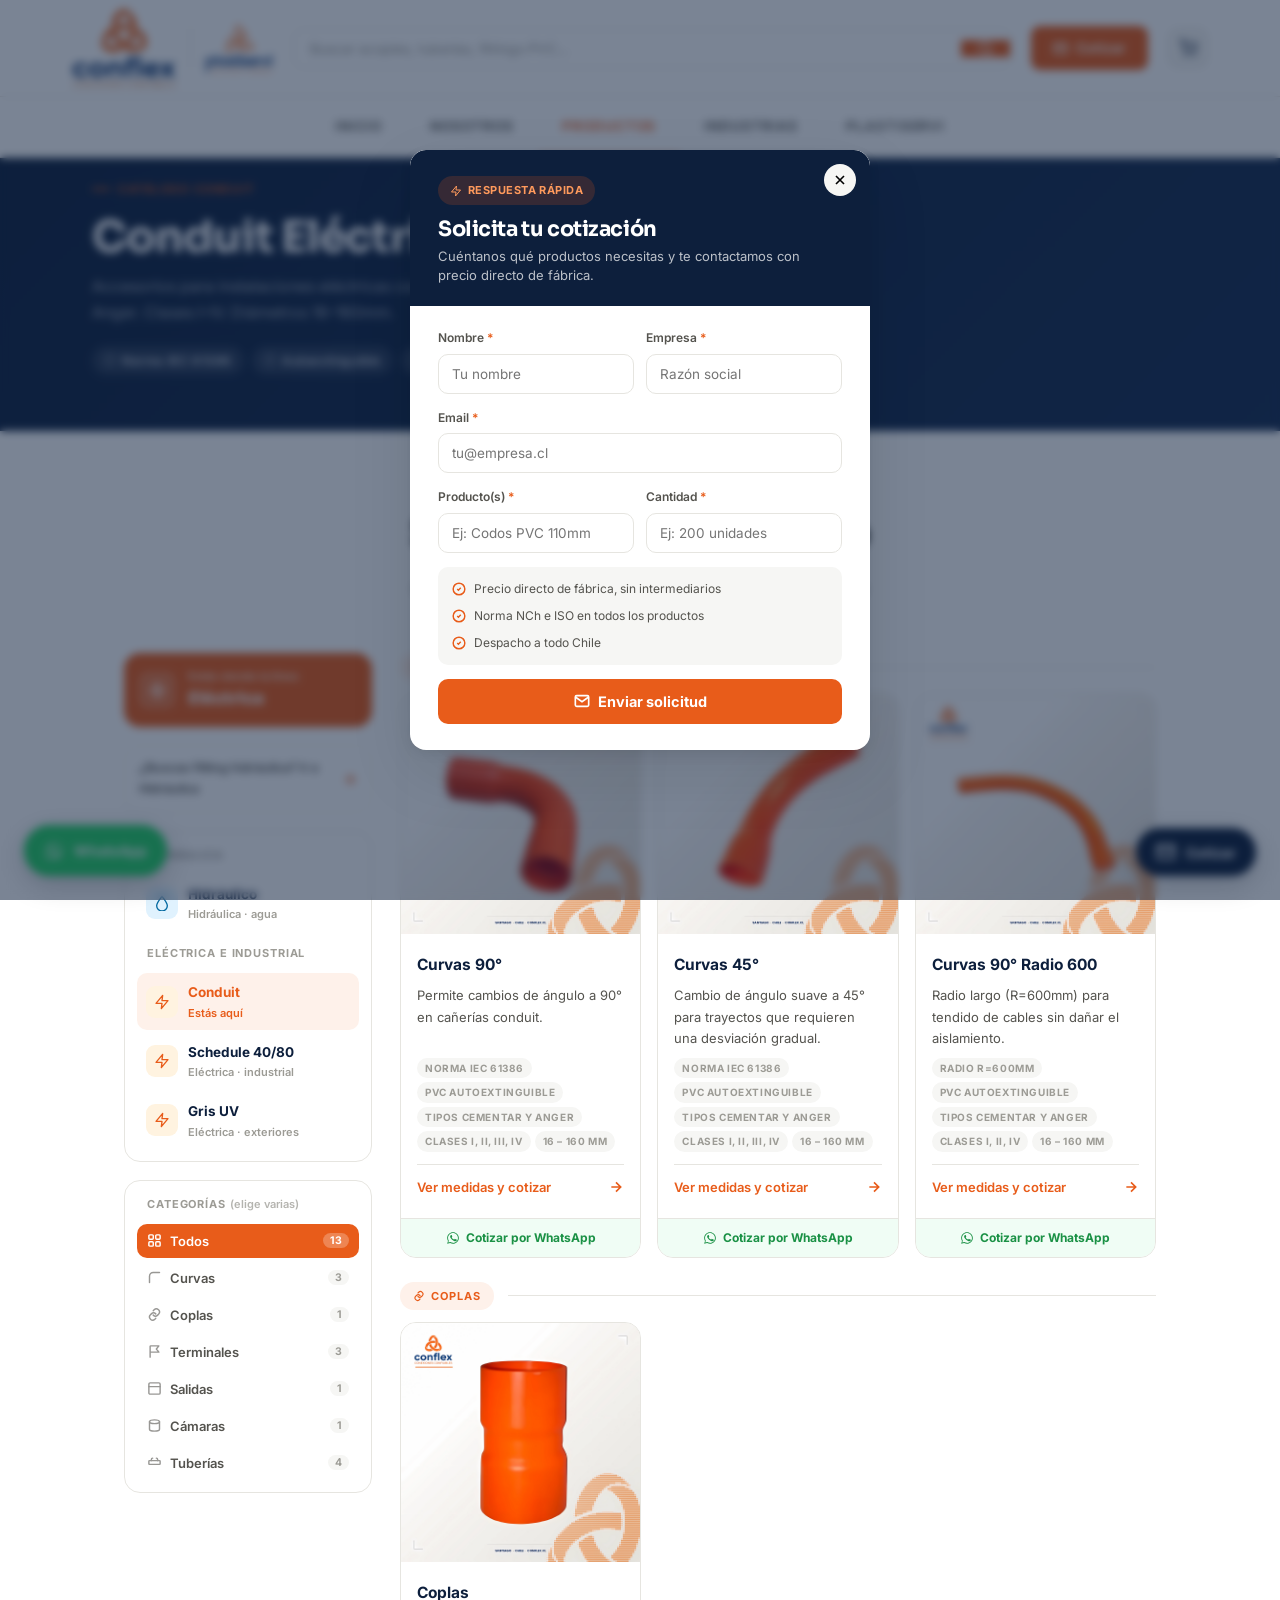
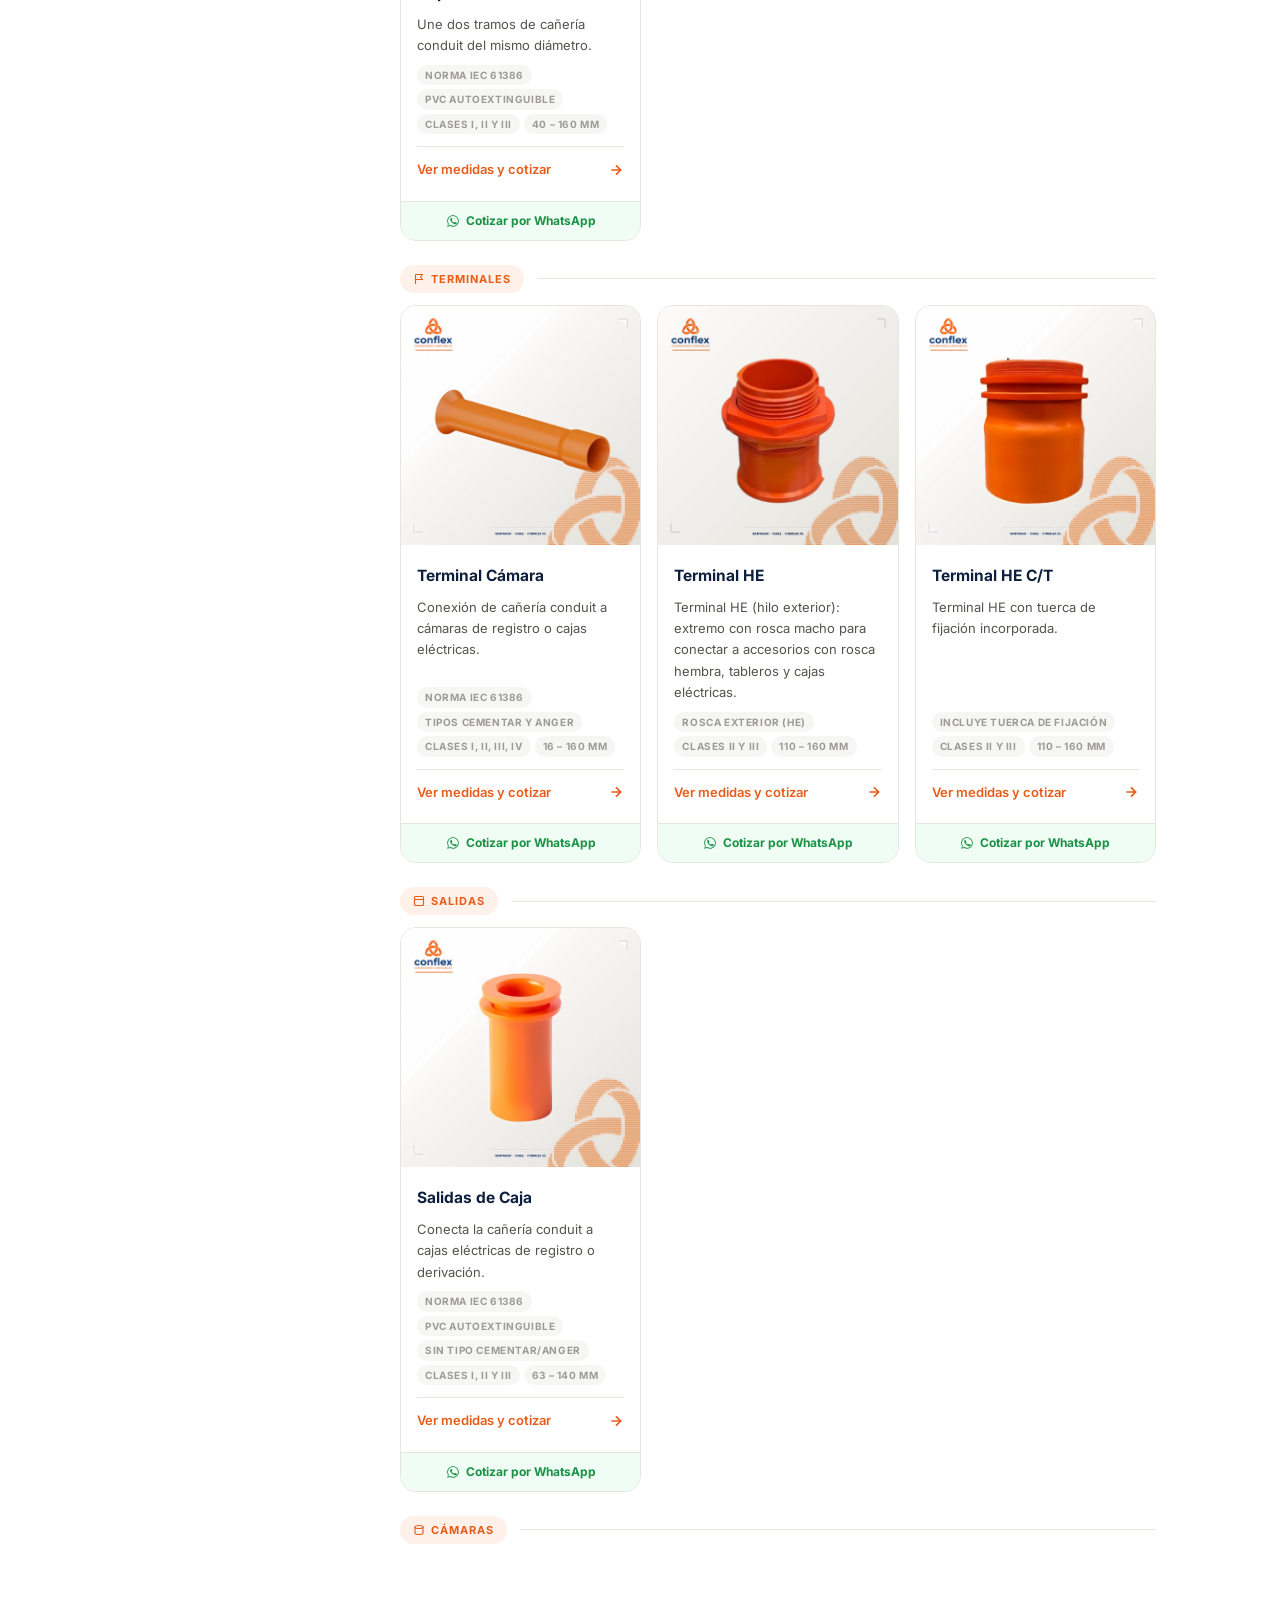
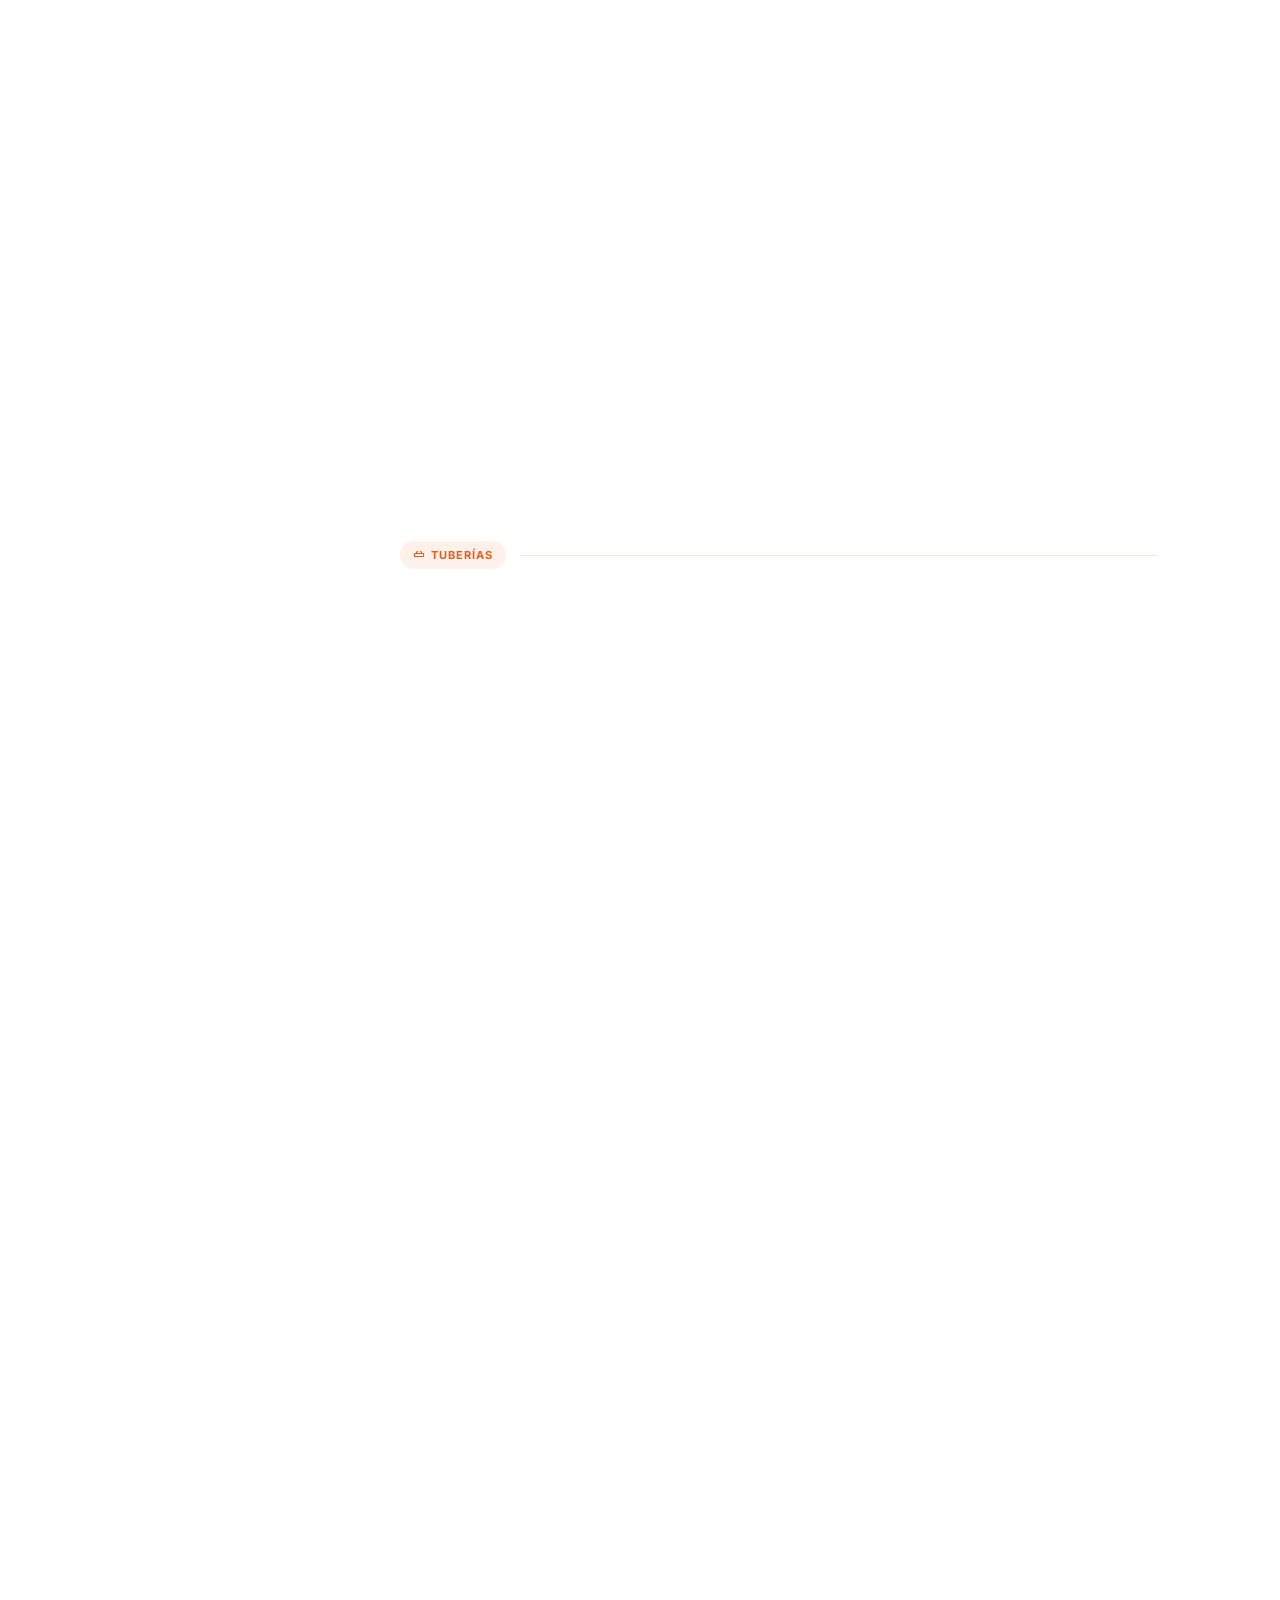
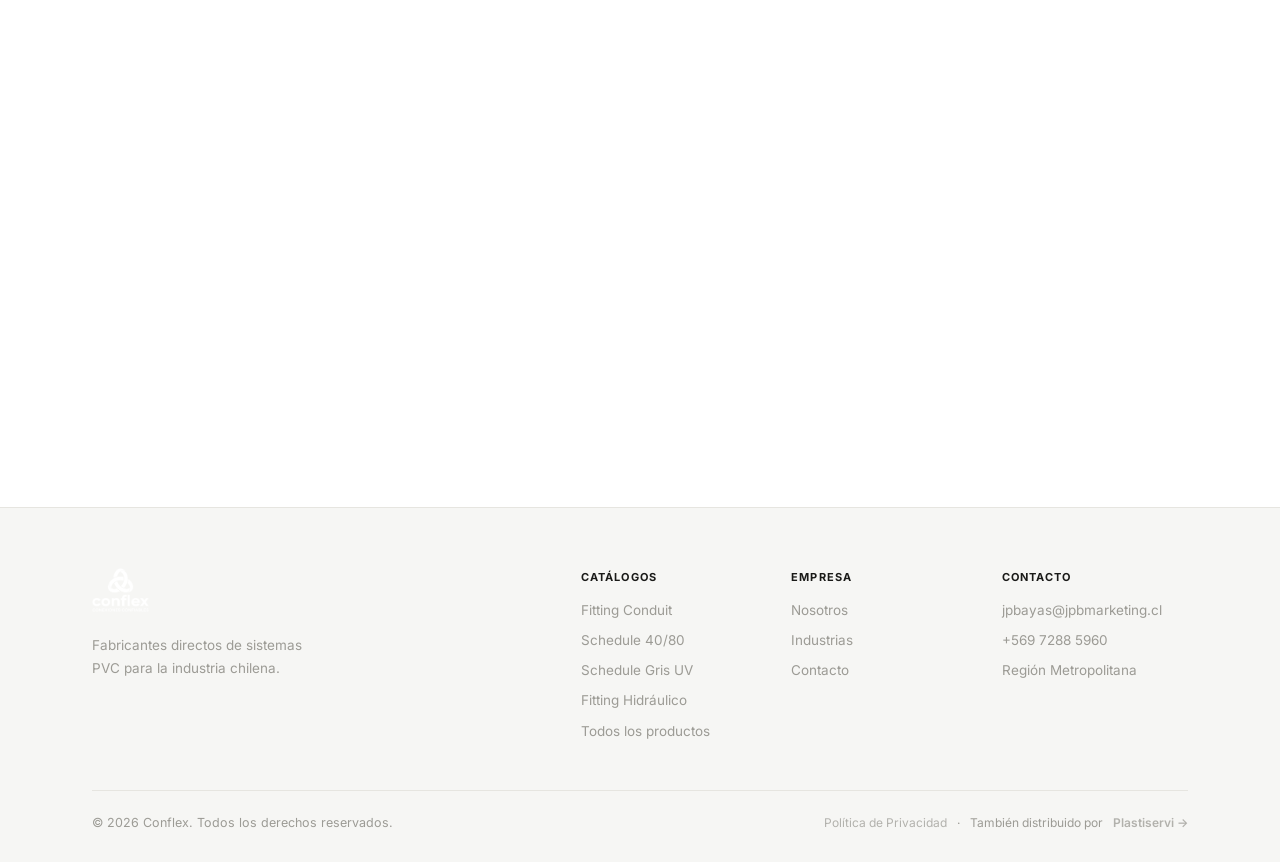
==== commit f7167b9a: "Agrega logo de Plastiservi junto al de Conflex y link Plastiservi al menú - Header: logo de Plastise" ====
--- a/conduit.html
+++ b/conduit.html
@@ -12,7 +12,7 @@
   <link rel="preconnect" href="https://fonts.googleapis.com" />
   <link rel="preconnect" href="https://fonts.gstatic.com" crossorigin />
   <link href="https://fonts.googleapis.com/css2?family=Inter:wght@300;400;500;600&family=Sora:wght@400;600;700;800&display=swap" rel="stylesheet" />
-  <link rel="stylesheet" href="css/style.css?v=21" />
+  <link rel="stylesheet" href="css/style.css?v=22" />
   <!-- Google tag (Google Ads) — cuenta Conflex 135-925-0092 -->
   <script async src="https://www.googletagmanager.com/gtag/js?id=AW-18395458623"></script>
   <script>
@@ -48,7 +48,7 @@
   <header class="nav" id="nav">
     <div class="nav-top">
       <div class="nav-top-inner">
-        <a href="index.html" class="logo"><img src="img/logo-conflex-transparent.png" alt="Conflex" class="logo-img" /></a>
+        <div class="logo-group"><a href="index.html" class="logo"><img src="img/logo-conflex-transparent.png" alt="Conflex" class="logo-img" /></a><span class="logo-divider"></span><a href="https://plastiservi.cl" target="_blank" rel="noopener" class="logo-partner" aria-label="Plastiservi"><img src="img/logo-plastiservi.webp" alt="Plastiservi" class="logo-partner-img" /></a></div>
         <form class="nav-search" onsubmit="handleSearch(event)">
           <input type="search" placeholder="Buscar acoples, tuberías, fittings PVC..." class="nav-search-input" />
           <button type="submit" class="nav-search-btn" aria-label="Buscar">
@@ -72,12 +72,14 @@
           <a href="nosotros.html" class="nav-link">Nosotros</a>
           <a href="productos.html" class="nav-link active">Productos</a>
           <a href="industrias.html" class="nav-link">Industrias</a>
+        <a href="partner.html" class="nav-link">Plastiservi</a>
         </nav>
       </div>
     </div>
     <div class="nav-drawer" id="drawer">
       <a href="index.html">Inicio</a><a href="nosotros.html">Nosotros</a>
       <a href="productos.html">Productos</a><a href="industrias.html">Industrias</a>
+      <a href="partner.html">Plastiservi</a>
       <a href="contacto.html">Cotizar</a>
     </div>
   </header>
--- a/css/style.css
+++ b/css/style.css
@@ -115,6 +115,16 @@
 }
 .logo { display: flex; align-items: center; flex-shrink: 0; }
 .logo-img { height: 80px; width: auto; object-fit: contain; }
+
+.logo-group { display: flex; align-items: center; gap: 14px; flex-shrink: 0; }
+.logo-divider { width: 1px; height: 44px; background: var(--border); flex-shrink: 0; }
+.logo-partner { display: flex; align-items: center; flex-shrink: 0; opacity: .9; transition: opacity .18s; }
+.logo-partner:hover { opacity: 1; }
+.logo-partner-img { height: 52px; width: auto; object-fit: contain; }
+@media (max-width: 640px) {
+  .logo-divider { height: 32px; }
+  .logo-partner-img { height: 36px; }
+}
 
 .nav-search {
   flex: 1;
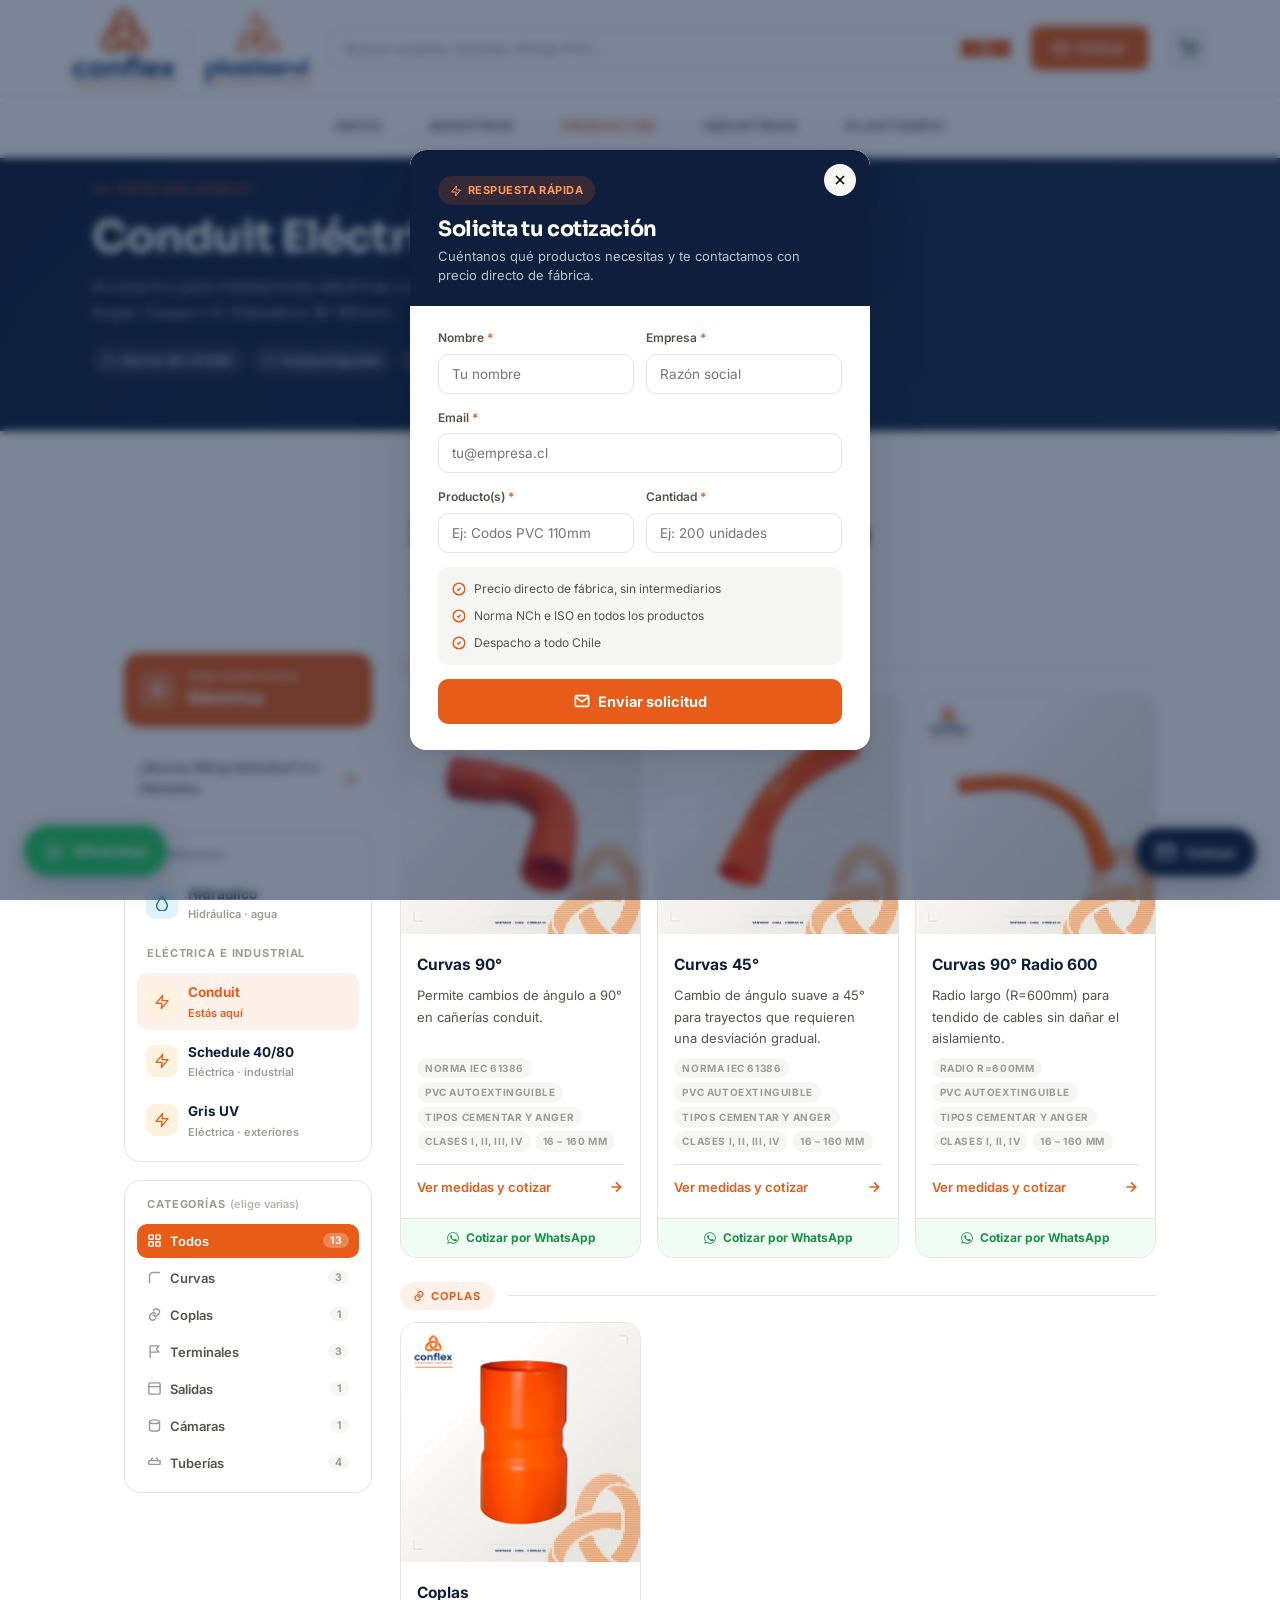
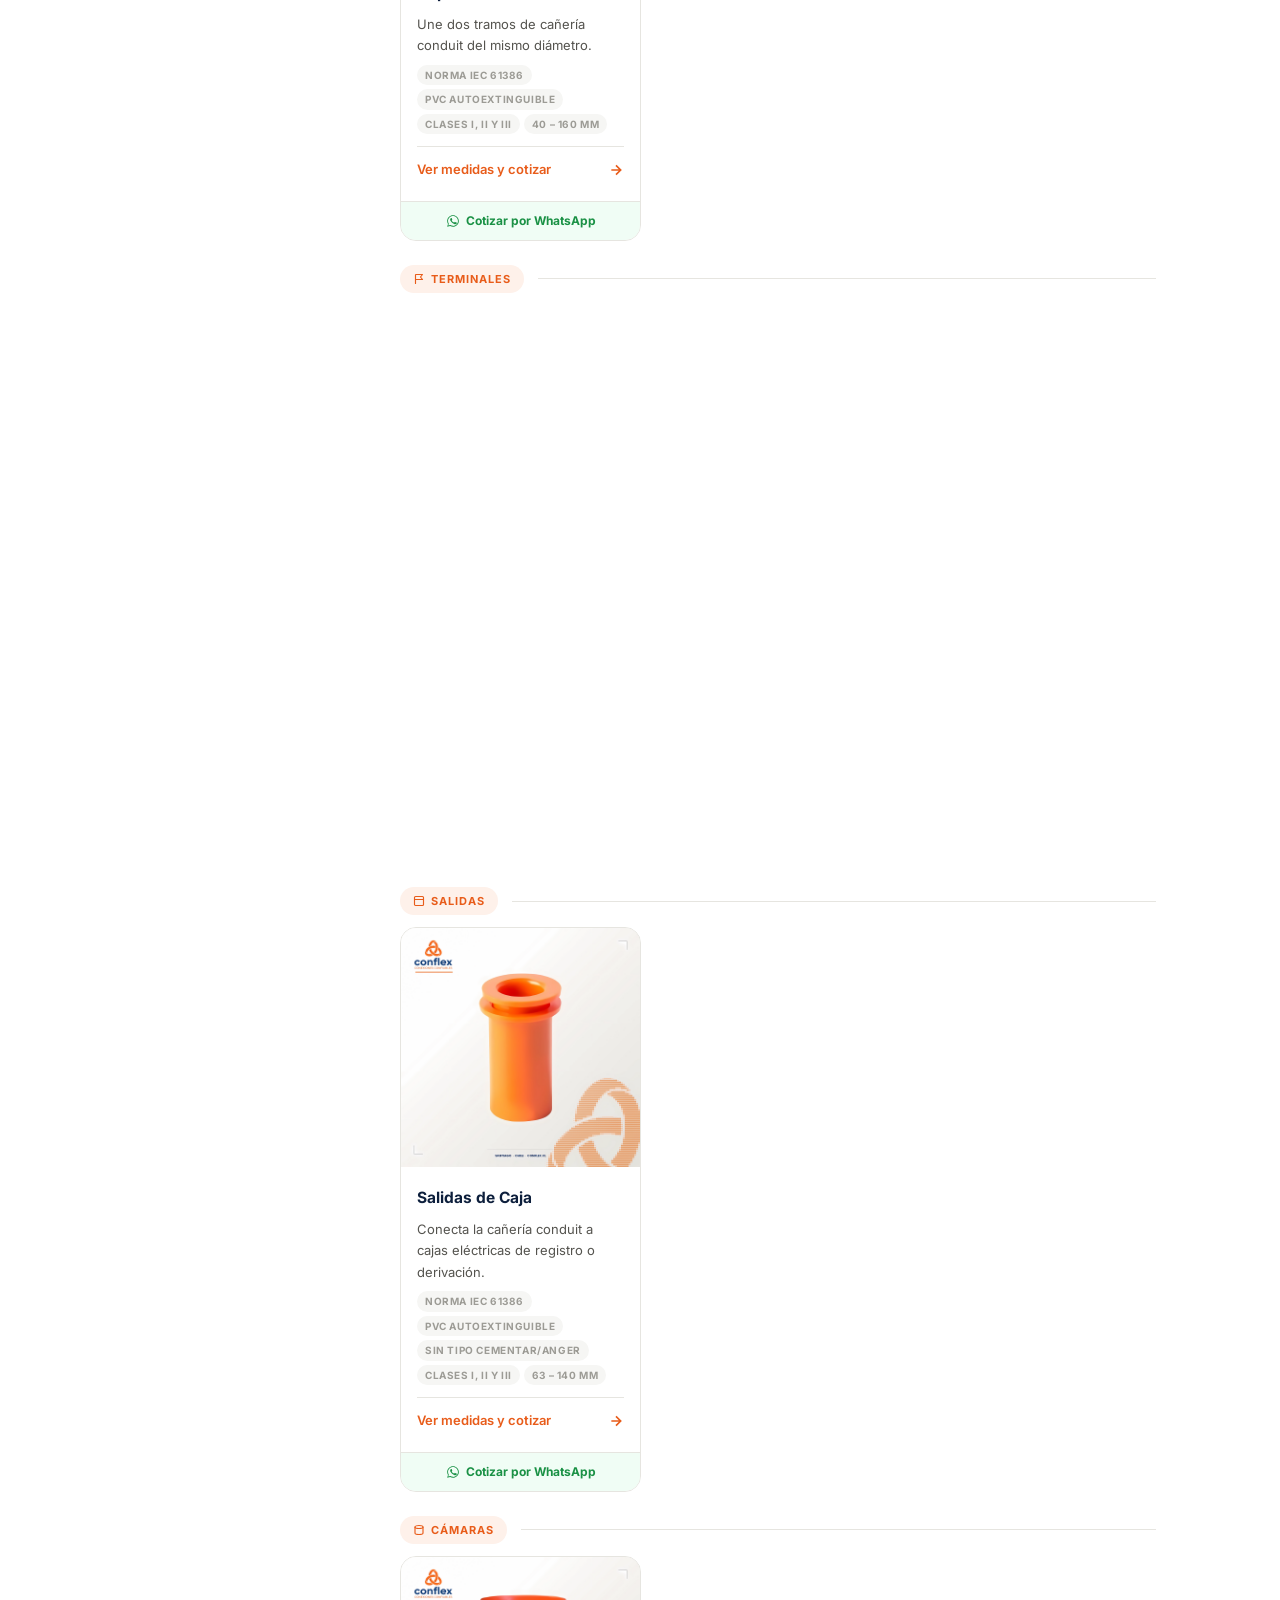
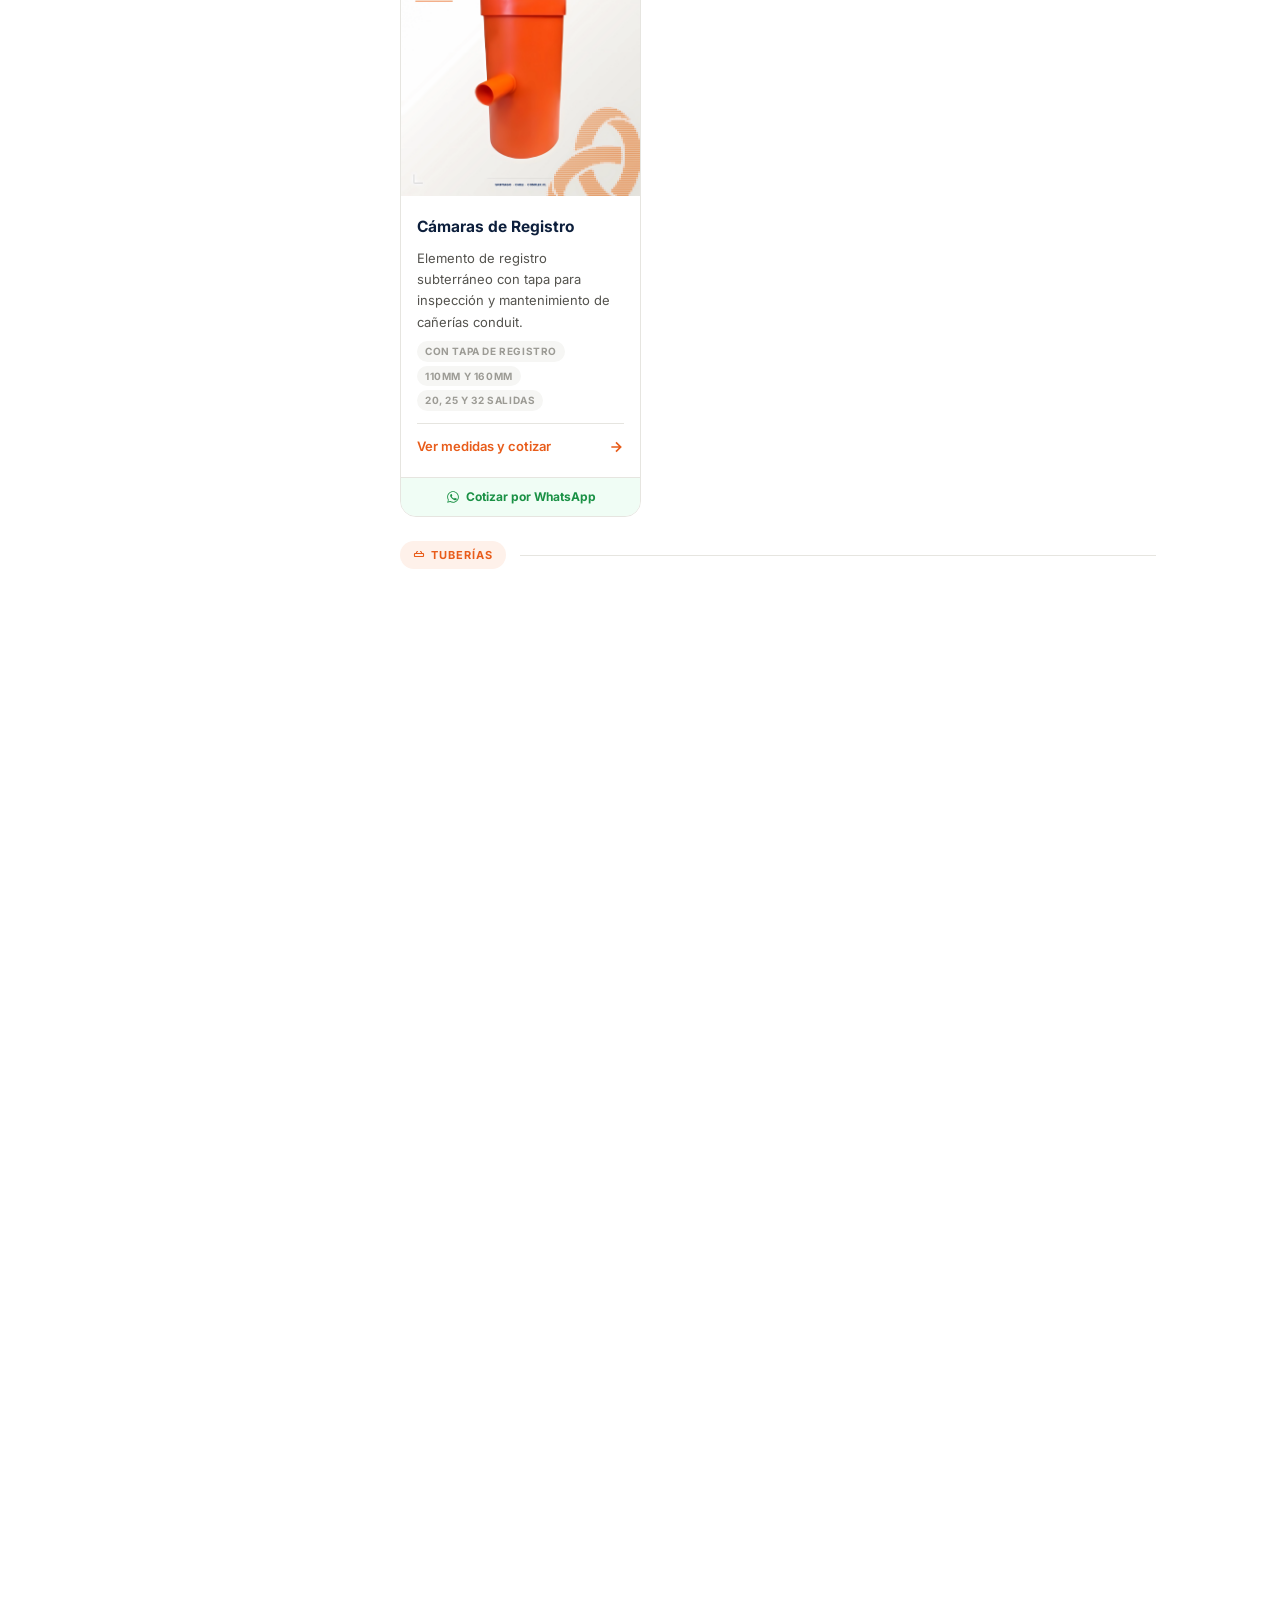
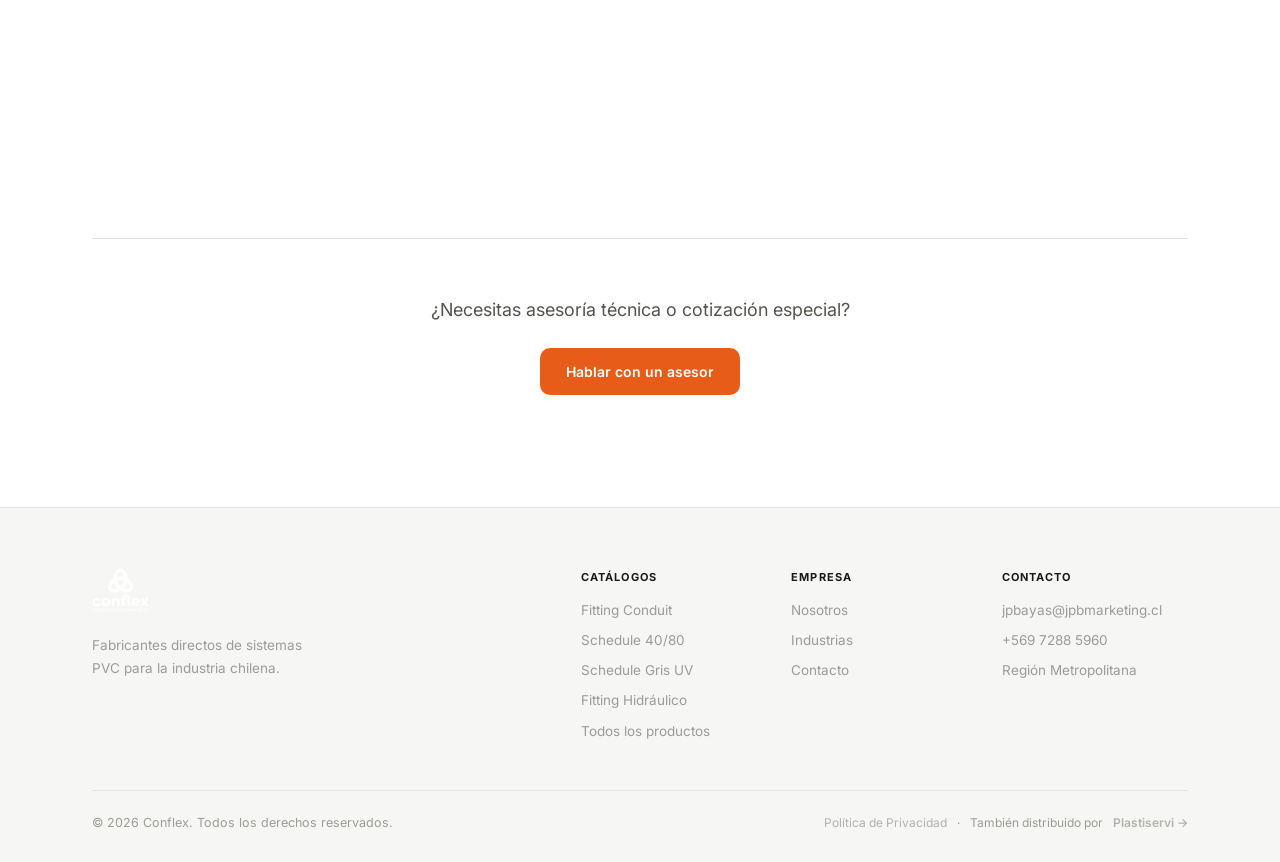
==== commit 6180e250: "Iguala el tamaño del logo de Plastiservi al de Conflex en el header Ambos logos tienen proporciones " ====
--- a/conduit.html
+++ b/conduit.html
@@ -12,7 +12,7 @@
   <link rel="preconnect" href="https://fonts.googleapis.com" />
   <link rel="preconnect" href="https://fonts.gstatic.com" crossorigin />
   <link href="https://fonts.googleapis.com/css2?family=Inter:wght@300;400;500;600&family=Sora:wght@400;600;700;800&display=swap" rel="stylesheet" />
-  <link rel="stylesheet" href="css/style.css?v=22" />
+  <link rel="stylesheet" href="css/style.css?v=23" />
   <!-- Google tag (Google Ads) — cuenta Conflex 135-925-0092 -->
   <script async src="https://www.googletagmanager.com/gtag/js?id=AW-18395458623"></script>
   <script>
--- a/css/style.css
+++ b/css/style.css
@@ -120,10 +120,10 @@
 .logo-divider { width: 1px; height: 44px; background: var(--border); flex-shrink: 0; }
 .logo-partner { display: flex; align-items: center; flex-shrink: 0; opacity: .9; transition: opacity .18s; }
 .logo-partner:hover { opacity: 1; }
-.logo-partner-img { height: 52px; width: auto; object-fit: contain; }
+.logo-partner-img { height: 80px; width: auto; object-fit: contain; }
 @media (max-width: 640px) {
   .logo-divider { height: 32px; }
-  .logo-partner-img { height: 36px; }
+  .logo-img, .logo-partner-img { height: 44px; }
 }
 
 .nav-search {
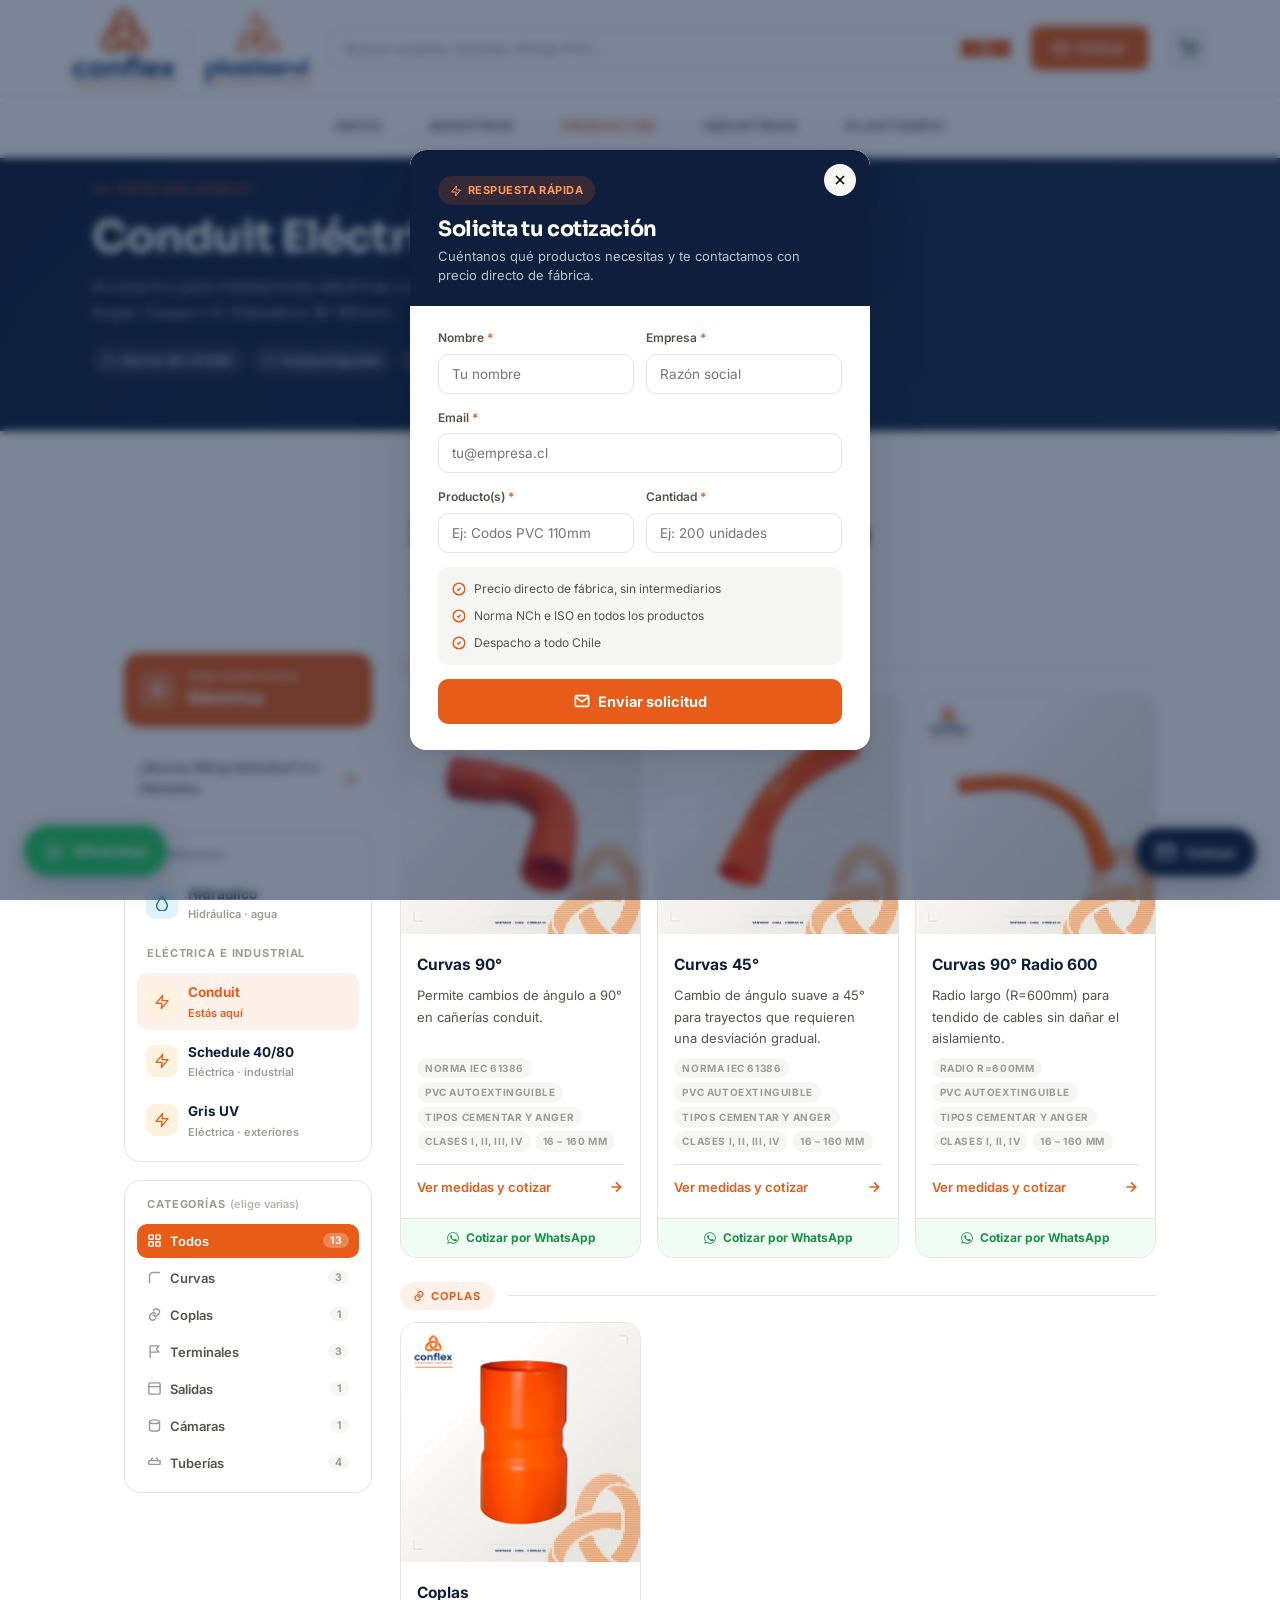
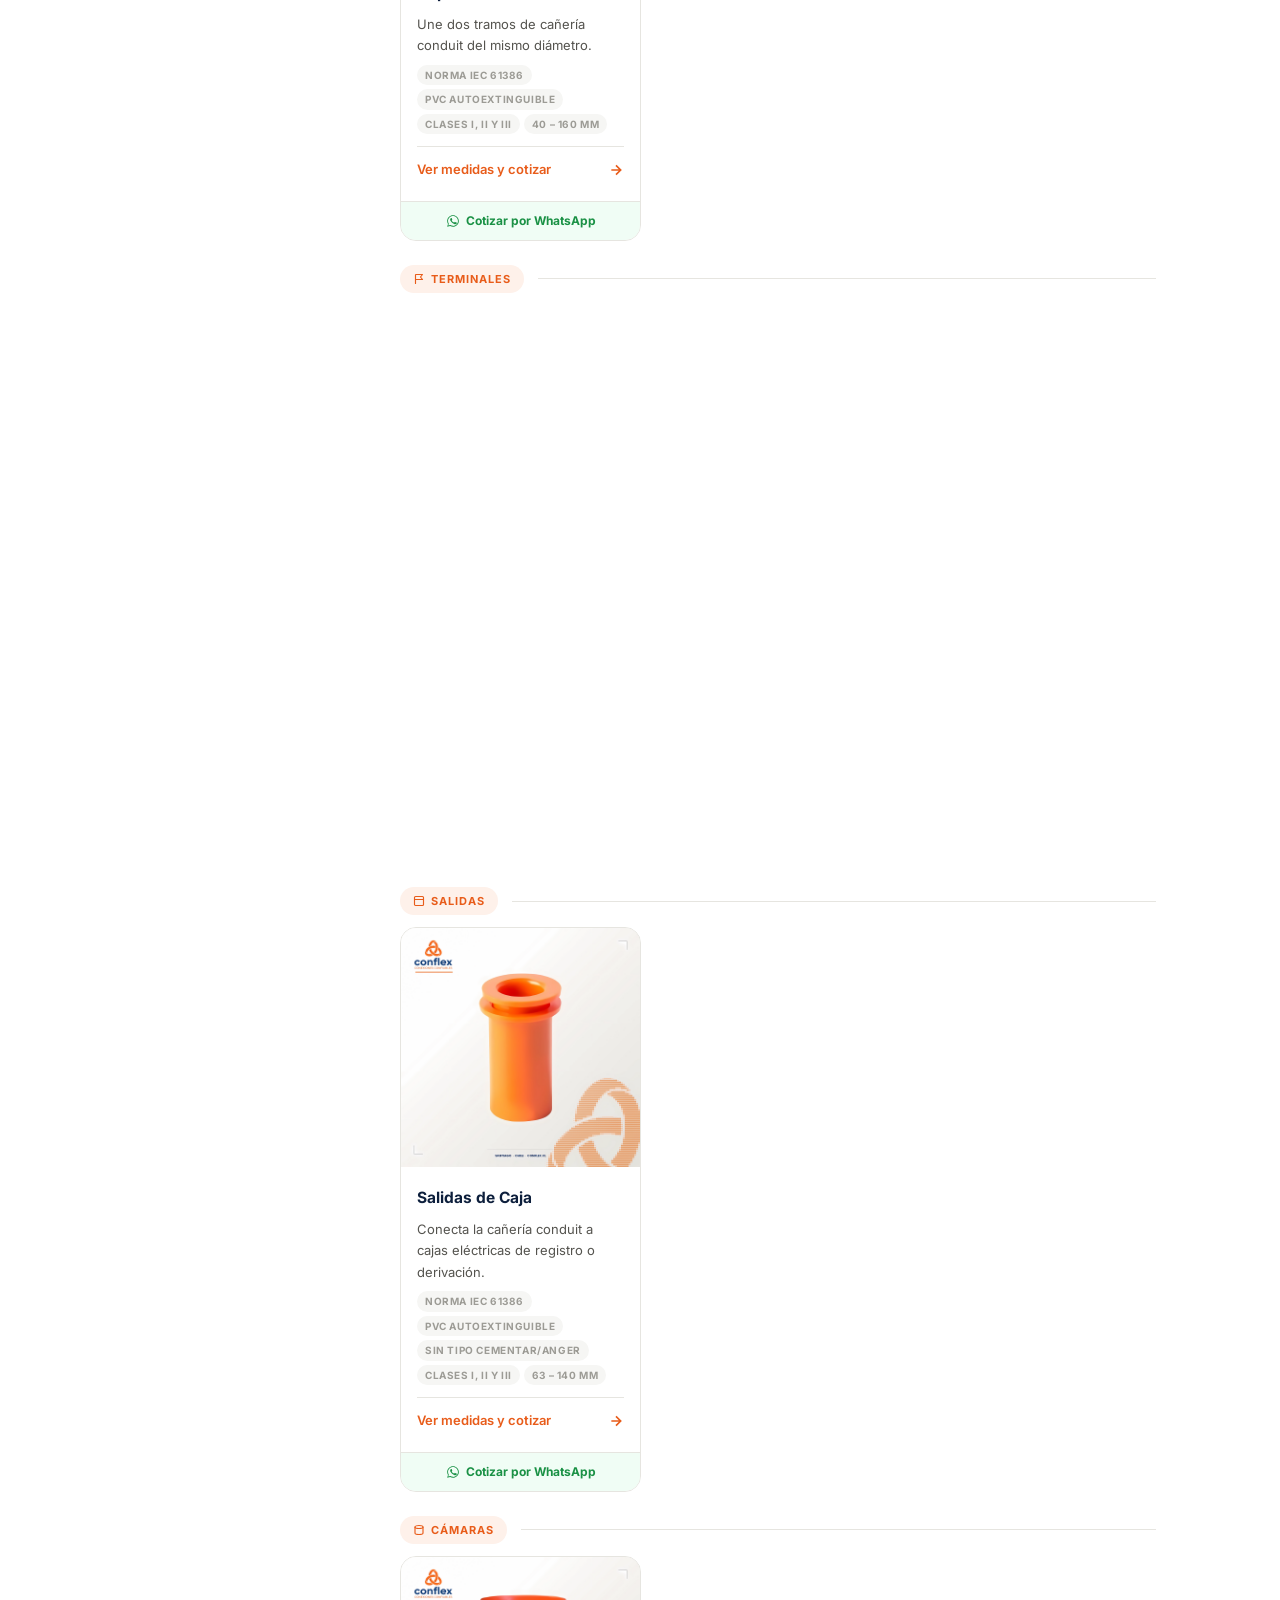
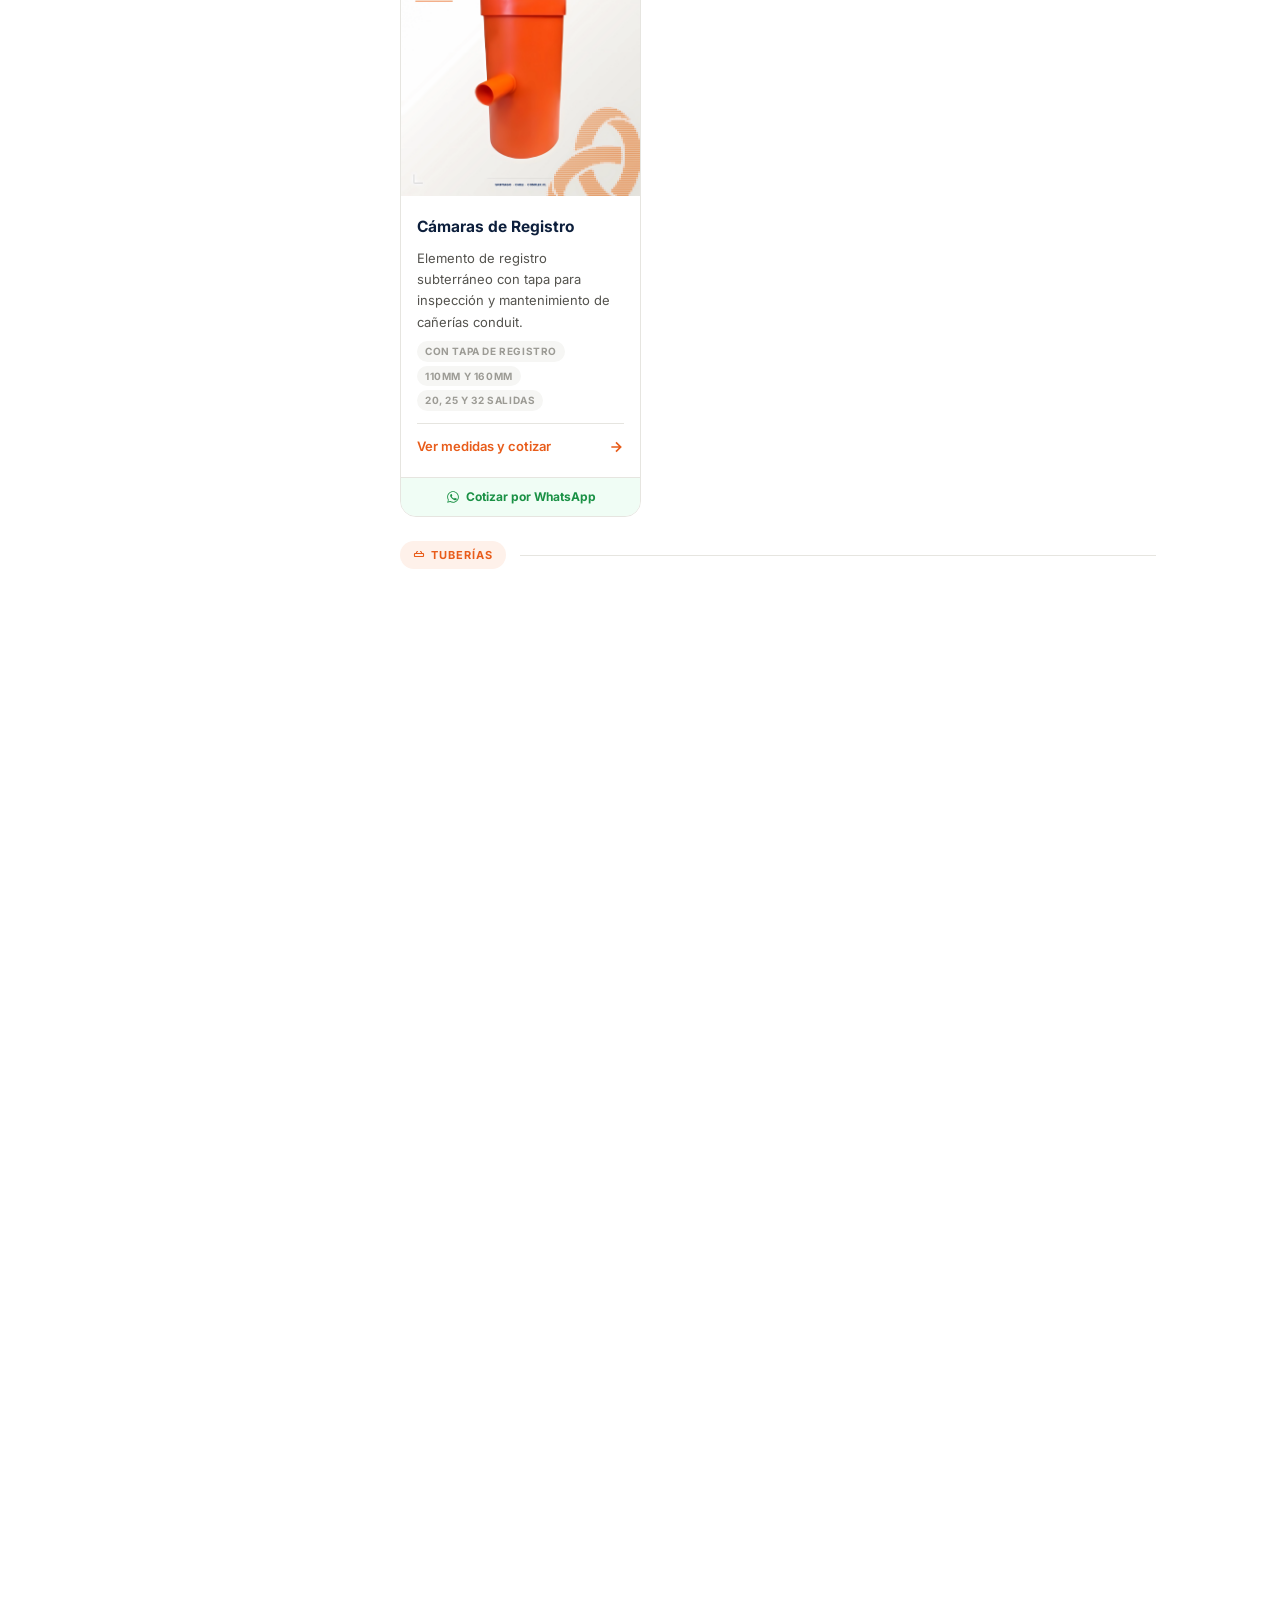
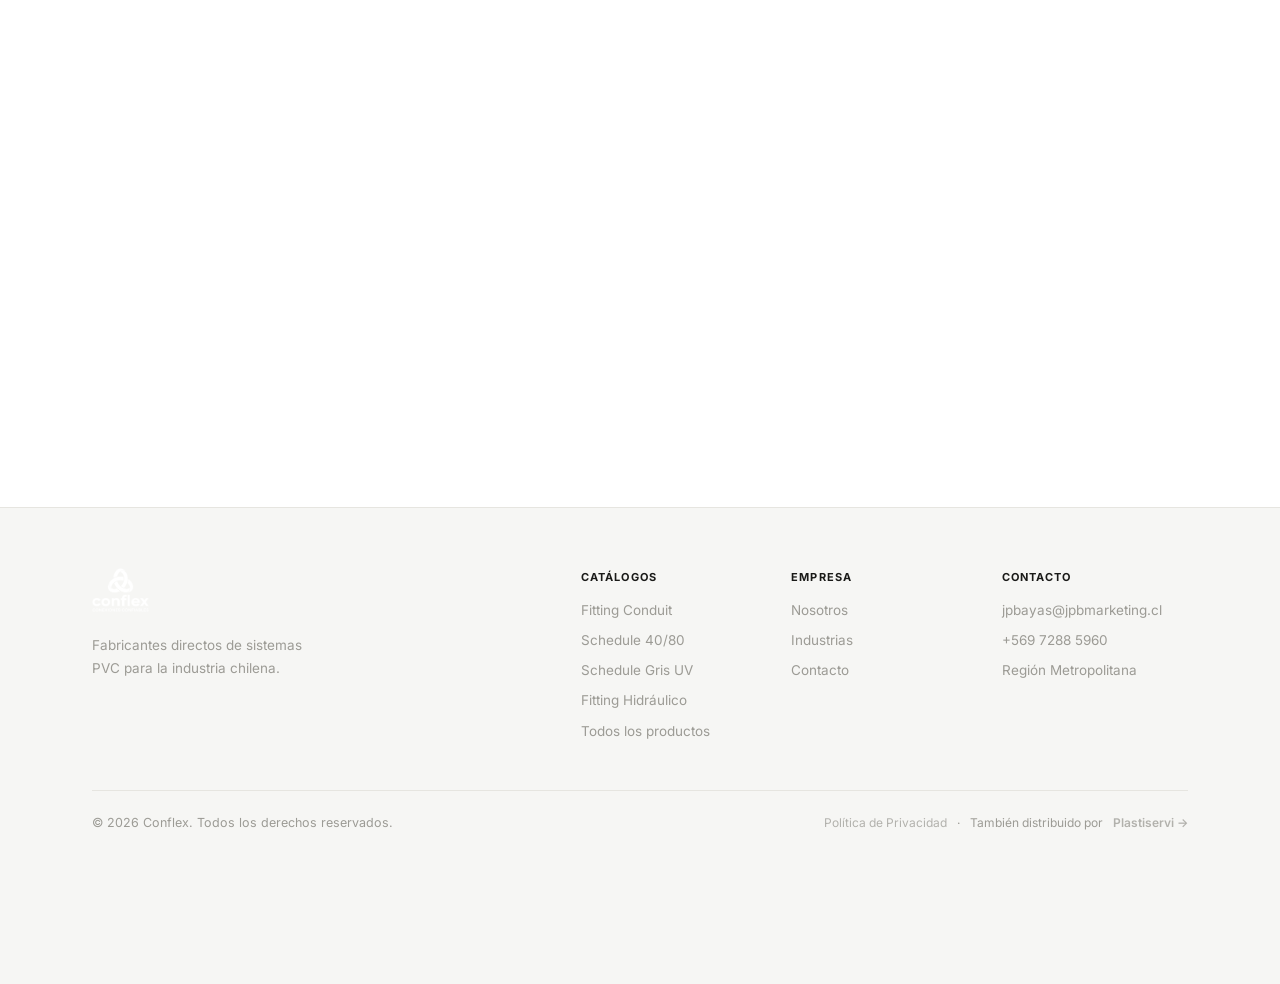
==== commit 6bba41b4: "Corrige botones flotantes superpuestos entre sí y sobre el footer - .quote-float ("Mi cotización") c" ====
--- a/conduit.html
+++ b/conduit.html
@@ -12,7 +12,7 @@
   <link rel="preconnect" href="https://fonts.googleapis.com" />
   <link rel="preconnect" href="https://fonts.gstatic.com" crossorigin />
   <link href="https://fonts.googleapis.com/css2?family=Inter:wght@300;400;500;600&family=Sora:wght@400;600;700;800&display=swap" rel="stylesheet" />
-  <link rel="stylesheet" href="css/style.css?v=23" />
+  <link rel="stylesheet" href="css/style.css?v=24" />
   <!-- Google tag (Google Ads) — cuenta Conflex 135-925-0092 -->
   <script async src="https://www.googletagmanager.com/gtag/js?id=AW-18395458623"></script>
   <script>
--- a/css/style.css
+++ b/css/style.css
@@ -664,7 +664,7 @@
 /* ===========================
    FOOTER
    =========================== */
-.footer { background: var(--off); border-top: 1px solid var(--border); padding: 60px 0 28px; }
+.footer { background: var(--off); border-top: 1px solid var(--border); padding: 60px 0 150px; }
 .footer-top { display: grid; grid-template-columns: 1.4fr 2fr; gap: 64px; margin-bottom: 48px; }
 .footer-top > div:first-child .logo { margin-bottom: 14px; pointer-events: none; }
 .footer-top > div:first-child p { font-size: 13.5px; color: var(--text-3); line-height: 1.7; max-width: 240px; margin-top: 8px; }
@@ -697,6 +697,7 @@
 }
 
 @media (max-width: 768px) {
+  .footer { padding-bottom: 150px; }
   .hero { padding: 124px 0 36px; }
   .hero-label { margin-bottom: 16px; }
   .hero h1 { margin-bottom: 14px; }
@@ -1046,7 +1047,7 @@
 
 /* Floating quote bar */
 .quote-float {
-  position: fixed; bottom: 24px; right: 24px; z-index: 120; display: none;
+  position: fixed; bottom: 86px; right: 24px; z-index: 117; display: none;
   animation: qf-in .3s var(--ease) forwards;
 }
 @keyframes qf-in { from { opacity:0; transform: scale(.8) translateY(10px); } to { opacity:1; transform: none; } }
@@ -1147,7 +1148,7 @@
   .cat-nav-link.cat-active { background: var(--navy); color: #fff; border-color: var(--navy); border-right-color: var(--navy); }
   .catalog-main { padding: 24px 0 60px; }
   .cp-card { padding: 18px; }
-  .quote-float { bottom: 16px; right: 16px; }
+  .quote-float { bottom: 76px; right: 16px; }
   .quote-float-btn { padding: 12px 18px; font-size: 13px; }
 }
 @media (max-width: 480px) {
